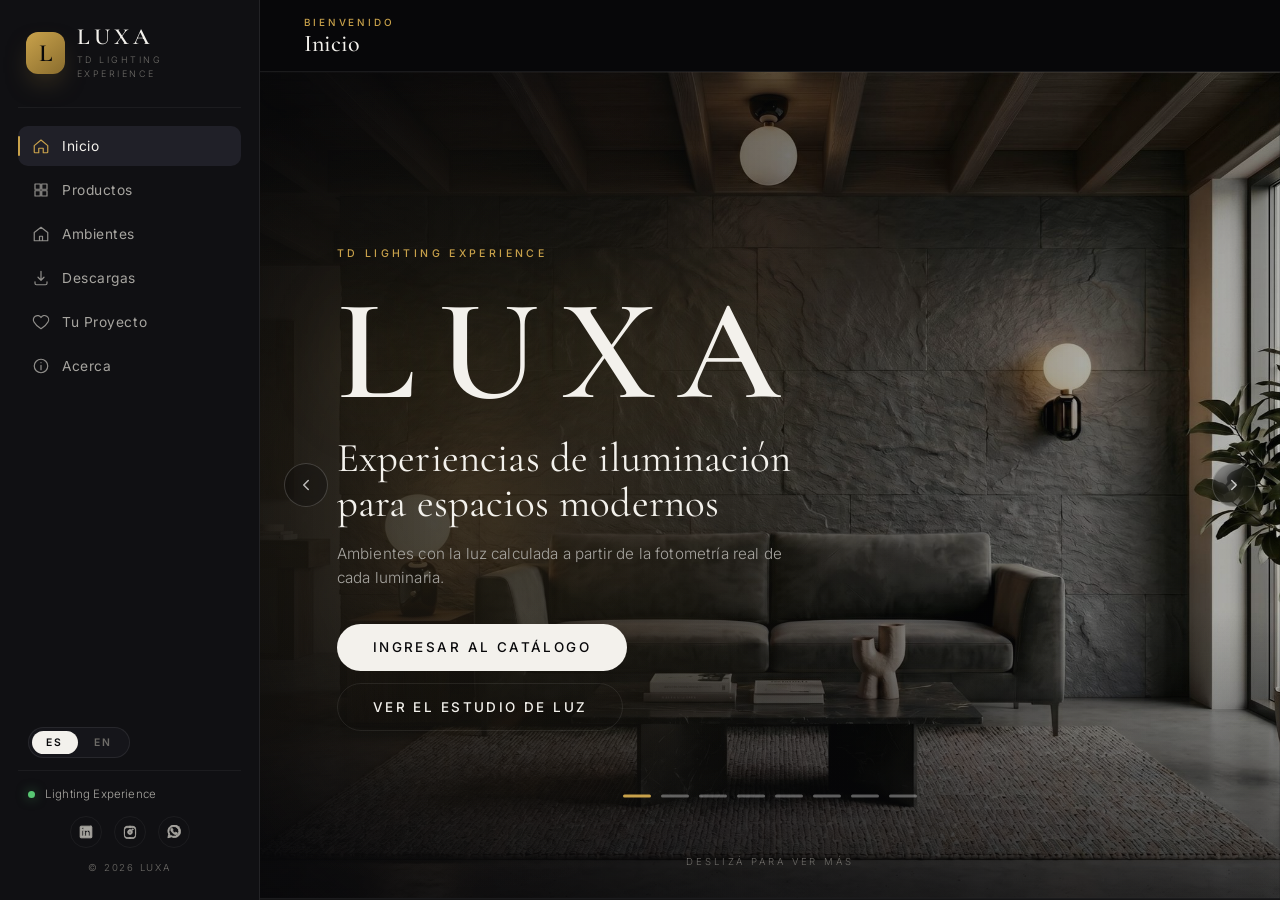
==== index.html @ 75c72d6f "Transition card mobile: preview de 4s → 2s Damián prefiere que el nombre desaparezca más rápido. Cam" ====
<!DOCTYPE html>
<html lang="es">
<head>
  <meta charset="UTF-8" />
  <meta name="viewport" content="width=device-width, initial-scale=1.0" />
  <!-- =========================================================================
       ▼▼▼ PERSONALIZACIÓN DEL CLIENTE — VISTA PREVIA AL COMPARTIR EL LINK ▼▼▼

       Estas son las ÚNICAS líneas de marca que hay que cambiar a mano. Son las
       que lee WhatsApp / Instagram / LinkedIn para armar la tarjetita con imagen
       y título cuando alguien pega el link. Esas apps no abren la página, solo
       leen esto, por eso no puede salir de js/brand.config.js.

       Todo lo demás de la marca se configura en js/brand.config.js.
       ====================================================================== -->
  <title>LUXA · Lighting Experience</title>
  <meta name="description" content="LUXA — experiencia interactiva de iluminación por TD Lighting Experience." />
  <link rel="icon" type="image/svg+xml" href="assets/favicon.svg?v=36" />

  <meta property="og:type" content="website" />
  <meta property="og:url" content="https://luxa.tdrender.com/" />
  <meta property="og:title" content="LUXA · TD Lighting Experience" />
  <meta property="og:description" content="Experiencias de iluminación para espacios modernos — cada luminaria explorada en sus propios términos." />
  <meta property="og:image" content="https://luxa.tdrender.com/assets/og-preview.jpg" />
  <meta property="og:image:width" content="1200" />
  <meta property="og:image:height" content="630" />
  <meta property="og:image:type" content="image/jpeg" />
  <meta property="og:image:alt" content="LUXA — Living 01 con luminarias Aballs" />
  <meta name="twitter:card" content="summary_large_image" />
  <meta name="twitter:title" content="LUXA · TD Lighting Experience" />
  <meta name="twitter:description" content="Experiencias de iluminación para espacios modernos — cada luminaria explorada en sus propios términos." />
  <meta name="twitter:image" content="https://luxa.tdrender.com/assets/og-preview.jpg" />
  <!-- ▲▲▲ FIN DE LA PERSONALIZACIÓN A MANO ▲▲▲ ---------------------------- -->

  <!-- Ficha de instalación: nombre, ícono y colores con los que el showroom se
       guarda en el celular. Se genera con tools/aplicar-marca.ps1. -->
  <link rel="manifest" href="manifest.webmanifest?v=36" />
  <meta name="theme-color" content="#08080A" />
  <meta name="mobile-web-app-capable" content="yes" />
  <meta name="apple-mobile-web-app-capable" content="yes" />
  <meta name="apple-mobile-web-app-status-bar-style" content="black-translucent" />
  <link rel="apple-touch-icon" href="assets/icon-192.png" />

  <!-- Las tipografías viven en el proyecto (assets/fonts/), no se piden a Google.
       Así la app se ve igual sin internet y carga más rápido. -->
  <link rel="stylesheet" href="css/fonts.css?v=36" />
  <!-- Bump ?v= al pushear cambios grandes de CSS/JS para invalidar el caché de los navegadores de los usuarios.
       Todos los assets versionan a la par para evitar mezclas HTML/CSS/JS de builds distintos. -->
  <link rel="stylesheet" href="css/styles.css?v=36" />
</head>
<body>

<div class="app-shell">

  <!-- ===================== SIDEBAR ===================== -->
  <aside class="sidebar" id="sidebar" aria-label="Primary navigation">
    <!-- El nombre, la bajada y el logo salen de js/brand.config.js.
         El texto que está escrito acá abajo es solo el que se ve por un
         instante mientras carga la página. -->
    <a class="brand" href="#home" data-route="home" id="brandLink">
      <span class="brand-mark" id="brandMark">L</span>
      <span class="brand-text">
        <span class="brand-name" id="brandName">LUXA</span>
        <span class="brand-by" id="brandBy">TD Lighting Experience</span>
      </span>
    </a>

    <nav class="nav" id="nav">
      <button class="nav-item" data-route="home" type="button">
        <svg viewBox="0 0 24 24" aria-hidden="true"><path d="M3 11.5 12 4l9 7.5V20a1 1 0 0 1-1 1h-5v-6h-6v6H4a1 1 0 0 1-1-1z"/></svg>
        <span data-i18n="nav.home">Inicio</span>
      </button>
      <button class="nav-item" data-route="products" type="button">
        <svg viewBox="0 0 24 24" aria-hidden="true"><path d="M4 4h7v7H4zM13 4h7v7h-7zM4 13h7v7H4zM13 13h7v7h-7z"/></svg>
        <span data-i18n="nav.products">Productos</span>
      </button>
      <button class="nav-item" data-route="spaces" type="button">
        <svg viewBox="0 0 24 24" aria-hidden="true"><path d="M3 10 12 3l9 7v11H3zM10 21v-6h4v6"/></svg>
        <span data-i18n="nav.spaces">Ambientes</span>
      </button>
      <button class="nav-item" data-route="downloads" type="button">
        <svg viewBox="0 0 24 24" aria-hidden="true"><path d="M12 3v12m0 0 4-4m-4 4-4-4M4 17v2a2 2 0 0 0 2 2h12a2 2 0 0 0 2-2v-2"/></svg>
        <span data-i18n="nav.downloads">Descargas</span>
      </button>
      <button class="nav-item" data-route="favorites" type="button">
        <svg viewBox="0 0 24 24" aria-hidden="true"><path d="M12 21s-7-4.5-9.3-9A5.4 5.4 0 0 1 12 6a5.4 5.4 0 0 1 9.3 6C19 16.5 12 21 12 21z"/></svg>
        <span data-i18n="nav.favorites">Favoritos</span>
        <span class="nav-badge" id="favBadge" hidden>0</span>
      </button>
      <button class="nav-item" data-route="about" type="button">
        <svg viewBox="0 0 24 24" aria-hidden="true"><circle cx="12" cy="12" r="9"/><path d="M12 11v6M12 7.5v.01"/></svg>
        <span data-i18n="nav.about">Acerca</span>
      </button>
    </nav>

    <div class="lang-toggle" role="group" aria-label="Language">
      <button class="lang-btn" data-lang="es" type="button" aria-pressed="true">ES</button>
      <button class="lang-btn" data-lang="en" type="button" aria-pressed="false">EN</button>
    </div>

    <div class="sidebar-foot">
      <div class="sidebar-foot-status">
        <span class="dot"></span>
        <p>Lighting Experience</p>
      </div>
      <div class="sidebar-social" id="sidebarSocial">
        <a class="social-ico" id="socialLinkedin" target="_blank" rel="noopener noreferrer" aria-label="LinkedIn" hidden>
          <svg viewBox="0 0 24 24" aria-hidden="true"><path d="M20.5 2h-17A1.5 1.5 0 0 0 2 3.5v17A1.5 1.5 0 0 0 3.5 22h17a1.5 1.5 0 0 0 1.5-1.5v-17A1.5 1.5 0 0 0 20.5 2zM8 19H5V9h3v10zM6.5 7.7A1.7 1.7 0 1 1 6.5 4.3a1.7 1.7 0 0 1 0 3.4zM19 19h-3v-5.3c0-1.3-.5-2.2-1.7-2.2-.9 0-1.5.6-1.7 1.2-.1.2-.1.5-.1.8V19h-3s0-8.7 0-10h3v1.4C13 9.7 13.8 8.8 15.5 8.8c2.1 0 3.5 1.4 3.5 4.2V19z"/></svg>
        </a>
        <a class="social-ico" id="socialInstagram" target="_blank" rel="noopener noreferrer" aria-label="Instagram" hidden>
          <svg viewBox="0 0 24 24" aria-hidden="true"><path d="M12 2.2c3.2 0 3.6 0 4.8.1 1.2.1 1.8.3 2.2.4.5.2.9.5 1.3.9.4.4.7.8.9 1.3.2.4.4 1 .4 2.2.1 1.2.1 1.6.1 4.8s0 3.6-.1 4.8c-.1 1.2-.3 1.8-.4 2.2-.2.5-.5.9-.9 1.3-.4.4-.8.7-1.3.9-.4.2-1 .4-2.2.4-1.2.1-1.6.1-4.8.1s-3.6 0-4.8-.1c-1.2-.1-1.8-.3-2.2-.4-.5-.2-.9-.5-1.3-.9-.4-.4-.7-.8-.9-1.3-.2-.4-.4-1-.4-2.2-.1-1.2-.1-1.6-.1-4.8s0-3.6.1-4.8c.1-1.2.3-1.8.4-2.2.2-.5.5-.9.9-1.3.4-.4.8-.7 1.3-.9.4-.2 1-.4 2.2-.4 1.2-.1 1.6-.1 4.8-.1zm0 2.2c-3.1 0-3.5 0-4.7.1-1.1 0-1.7.2-2.1.4-.5.2-.9.4-1.3.8-.4.4-.6.8-.8 1.3-.2.4-.3 1-.4 2.1-.1 1.2-.1 1.6-.1 4.7s0 3.5.1 4.7c0 1.1.2 1.7.4 2.1.2.5.4.9.8 1.3.4.4.8.6 1.3.8.4.2 1 .3 2.1.4 1.2.1 1.6.1 4.7.1s3.5 0 4.7-.1c1.1 0 1.7-.2 2.1-.4.5-.2.9-.4 1.3-.8.4-.4.6-.8.8-1.3.2-.4.3-1 .4-2.1.1-1.2.1-1.6.1-4.7s0-3.5-.1-4.7c0-1.1-.2-1.7-.4-2.1-.2-.5-.4-.9-.8-1.3-.4-.4-.8-.6-1.3-.8-.4-.2-1-.3-2.1-.4-1.2-.1-1.6-.1-4.7-.1zm0 3.7a4 4 0 1 1 0 8 4 4 0 0 1 0-8zm0 2.1a1.9 1.9 0 1 0 0 3.8 1.9 1.9 0 0 0 0-3.8zm5.1-2.4a1 1 0 1 1-2 0 1 1 0 0 1 2 0z"/></svg>
        </a>
        <a class="social-ico" id="socialWhatsapp" target="_blank" rel="noopener noreferrer" aria-label="WhatsApp" hidden>
          <svg viewBox="0 0 24 24" aria-hidden="true"><path d="M20.5 3.5A10.4 10.4 0 0 0 12 .2C6.3.2 1.6 4.9 1.6 10.6c0 1.8.5 3.6 1.4 5.1L1.5 21.8l6.3-1.6c1.5.8 3.2 1.2 4.9 1.2h.1c5.7 0 10.4-4.6 10.4-10.4 0-2.7-1.1-5.4-3-7.3l.3-.2zM12 19.5h-.1c-1.6 0-3.1-.4-4.4-1.2l-.3-.2-3.3.9.9-3.2-.2-.3a8.3 8.3 0 0 1-1.3-4.5c0-4.7 3.8-8.5 8.5-8.5 2.3 0 4.4.9 6 2.5 1.6 1.6 2.5 3.7 2.5 6 .1 4.7-3.7 8.5-8.3 8.5zm4.8-6.4c-.3-.1-1.5-.7-1.8-.8-.3-.1-.4-.1-.6.1-.2.3-.7.8-.8.9-.1.2-.3.2-.5.1-.3-.1-1.1-.4-2.1-1.3-.8-.7-1.3-1.6-1.5-1.8-.1-.3 0-.4.1-.5.1-.1.3-.3.4-.5.1-.2.2-.3.3-.5.1-.2 0-.3 0-.5-.1-.1-.6-1.5-.9-2-.2-.5-.5-.5-.6-.5h-.5c-.2 0-.4.1-.7.3-.3.3-1 .9-1 2.3 0 1.4 1 2.7 1.1 2.9.1.2 2 3.1 4.8 4.3.7.3 1.2.5 1.6.6.7.2 1.3.2 1.8.1.5-.1 1.5-.6 1.7-1.2.2-.6.2-1.1.2-1.2-.1-.1-.2-.2-.4-.3z"/></svg>
        </a>
      </div>
      <p class="sidebar-foot-sub" id="sidebarFootCopy">© 2026 LUXA</p>
    </div>
  </aside>

  <div class="sidebar-backdrop" id="sidebarBackdrop" hidden></div>

  <!-- ===================== MAIN ===================== -->
  <main class="main" id="main">

    <header class="topbar">
      <button class="hamburger" id="hamburger" aria-label="Open menu" aria-expanded="false">
        <span></span><span></span><span></span>
      </button>
      <div class="topbar-title">
        <span class="topbar-eyebrow" id="topbarEyebrow">Bienvenido</span>
        <h1 class="topbar-h1" id="topbarTitle">Inicio</h1>
      </div>
      <div class="topbar-actions" id="topbarActions"></div>
      <!-- Persistente: sobrevive a los re-renders per-ruta de #topbarActions. -->
      <button class="compare-chip" id="compareChip" type="button" hidden aria-disabled="true" aria-label="Comparar productos">
        <svg viewBox="0 0 24 24" aria-hidden="true" class="compare-chip-ico">
          <rect x="3" y="5" width="8" height="14" rx="1.5"/>
          <rect x="13" y="5" width="8" height="14" rx="1.5"/>
        </svg>
        <span class="compare-chip-label">Comparar</span>
        <span class="compare-chip-count" aria-hidden="true">0</span>
      </button>
    </header>

    <!-- Toast global usado por compare.js (limit / hint) -->
    <div class="compare-toast" id="compareToast" role="status" aria-live="polite"></div>

    <div class="panels">

      <!-- ============ HOME ============ -->
      <section class="panel panel-home" id="panel-home" data-screen="home">
        <div class="home-hero" id="homeHero">
          <div class="home-hero-slides" id="homeHeroSlides"></div>
          <div class="home-hero-veil"></div>
          <button class="home-hero-arrow home-hero-arrow-prev" id="homeHeroPrev" type="button" aria-label="Anterior" hidden>
            <svg viewBox="0 0 24 24" width="20" height="20" aria-hidden="true"><path d="M15 6l-6 6 6 6" fill="none" stroke="currentColor" stroke-width="2" stroke-linecap="round" stroke-linejoin="round"/></svg>
          </button>
          <button class="home-hero-arrow home-hero-arrow-next" id="homeHeroNext" type="button" aria-label="Siguiente" hidden>
            <svg viewBox="0 0 24 24" width="20" height="20" aria-hidden="true"><path d="M9 6l6 6-6 6" fill="none" stroke="currentColor" stroke-width="2" stroke-linecap="round" stroke-linejoin="round"/></svg>
          </button>
          <div class="home-hero-dots" id="homeHeroDots" role="tablist" aria-label="Slides"></div>
          <div class="home-hero-text">
            <p class="eyebrow" id="heroEyebrow">TD Lighting Experience</p>
            <h2 class="home-hero-title"><span class="serif-xl" id="heroBrand">LUXA</span></h2>
            <p class="home-hero-tag" data-i18n-html="home.tag">Experiencias de iluminación<br/>para espacios modernos</p>
            <p class="home-hero-sub" data-i18n="home.sub">Explorá productos, ambientes y recursos técnicos en un catálogo interactivo.</p>
            <div class="home-hero-ctas">
              <button class="btn btn-primary home-hero-cta" data-route="products" data-i18n="home.cta">Ingresar al catálogo</button>
              <button class="btn btn-ghost home-hero-cta home-hero-cta-light" id="homeHeroLightCta" type="button" hidden data-i18n="homeLight.cta">Ver el estudio de luz</button>
            </div>
          </div>
          <div class="home-hero-scroll"><span data-i18n="home.scroll">Deslizá para ver más</span></div>
        </div>

        <!-- Estudio de luz: la escena con mapa de luz como protagonista (foto ↔ mapa, datos y acceso directo) -->
        <section class="home-light" id="homeLight" hidden></section>

        <!-- Bridge: del catálogo al ambiente — narrativa que conecta render aislado ↔ close-up en contexto -->
        <section class="home-bridge" id="homeBridge"></section>

        <!-- Tipos de lámpara — collage editorial por categoría (Colgantes, De pie, De techo) -->
        <section class="home-types" id="homeTypes">
          <header class="home-types-head">
            <div>
              <p class="eyebrow" data-i18n="homeTypes.eyebrow">Explorar por tipo</p>
              <h2 class="home-types-title" data-i18n="homeTypes.title">Tipos de luminaria</h2>
            </div>
            <a class="home-types-all" data-route="products" data-i18n="homeTypes.viewAll" href="#products">Ver catálogo completo →</a>
          </header>
          <div class="home-types-grid" id="homeTypesGrid"></div>
        </section>

        <!-- Explore by Space — editorial asymmetric layout (1 hero + 2 secondary) -->
        <section class="home-spaces" id="homeSpaces">
          <header class="home-spaces-head">
            <div>
              <p class="eyebrow" data-i18n="homeSpaces.eyebrow">Explorar por ambiente</p>
              <h2 class="home-spaces-title" data-i18n="homeSpaces.title">Ambientes en contexto</h2>
            </div>
            <a class="home-spaces-all" data-route="spaces" data-i18n="homeSpaces.viewAll" href="#spaces">Ver todos los ambientes →</a>
          </header>
          <div class="home-spaces-grid" id="homeSpacesGrid"></div>
        </section>

        <!-- Cierre comercial: CTA WhatsApp + acceso a ambientes -->
        <section class="home-cta">
          <div class="home-cta-inner">
            <p class="eyebrow" data-i18n="homeCta.eyebrow">Hablemos</p>
            <h2 class="home-cta-title" data-i18n="homeCta.title">Tu próxima reunión comercial sin PDF</h2>
            <p class="home-cta-sub" data-i18n="homeCta.sub">Mostrale a tu cliente un catálogo vivo, con productos aplicados en ambientes reales. Una URL que reemplaza al PDF en showroom, reuniones y WhatsApp.</p>
            <div class="home-cta-actions">
              <a class="btn btn-primary home-cta-wa" id="homeCtaWhatsapp" target="_blank" rel="noopener noreferrer" href="#">
                <svg viewBox="0 0 24 24" aria-hidden="true" class="ico-wa">
                  <path d="M20.5 11.5a8.5 8.5 0 1 1-4.1-7.3l4.1-1.1-1.1 4.1a8.5 8.5 0 0 1 1.1 4.3z"/>
                  <path d="M8.5 11.5h.01M12 11.5h.01M15.5 11.5h.01"/>
                </svg>
                <span data-i18n="homeCta.whatsapp">Hablemos por WhatsApp</span>
              </a>
              <button class="btn btn-ghost" data-route="spaces" type="button" data-i18n="homeCta.spaces">Ver ambientes</button>
            </div>
          </div>
        </section>

        <!-- Quick links (Products + Favorites) — slim row, secondary -->
        <section class="home-quicklinks">
          <button class="home-quicklink" data-route="products">
            <span class="home-quicklink-icon">◳</span>
            <span class="home-quicklink-text">
              <span class="home-quicklink-label" data-i18n="homeQuick.products">Ver catálogo completo</span>
              <span class="home-quicklink-meta" id="scProductsMeta">—</span>
            </span>
            <span class="home-quicklink-arrow">→</span>
          </button>
          <button class="home-quicklink" data-route="favorites">
            <span class="home-quicklink-icon">♥</span>
            <span class="home-quicklink-text">
              <span class="home-quicklink-label" data-i18n="homeQuick.favorites">Mis guardados</span>
              <span class="home-quicklink-meta" id="scFavsMeta">—</span>
            </span>
            <span class="home-quicklink-arrow">→</span>
          </button>
        </section>
      </section>

      <!-- ============ PRODUCTS ============ -->
      <section class="panel" id="panel-products" data-screen="products" hidden>
        <div class="products-layout">
          <aside class="filters-side" id="filtersSide" aria-label="Filters"></aside>
          <div class="products-main">
            <div class="products-toolbar">
              <button type="button" class="filters-toggle" id="productsFiltersToggle" aria-controls="filtersSide" aria-expanded="false">
                <svg viewBox="0 0 24 24" aria-hidden="true" width="14" height="14"><path d="M3 6h18M6 12h12M10 18h4" stroke="currentColor" stroke-width="2" stroke-linecap="round" fill="none"/></svg>
                <span data-i18n="filters.toggle">Filtros</span>
                <span class="filters-toggle-count" id="productsFiltersCount" hidden>0</span>
              </button>
              <label class="search">
                <svg viewBox="0 0 24 24" aria-hidden="true"><circle cx="11" cy="11" r="7"/><path d="m20 20-3.5-3.5"/></svg>
                <input type="search" id="productSearch" autocomplete="off"
                       data-i18n-placeholder="products.search.placeholder" placeholder="Buscar luminarias…" />
                <button type="button" class="search-clear" id="productSearchClear" aria-label="Clear search" hidden>&times;</button>
              </label>
              <span class="count-chip" id="productCount">0</span>
            </div>
            <div class="product-grid" id="productGrid"></div>
            <div class="empty-state" id="productsEmpty" hidden>
              <div class="empty-art">⌕</div>
              <h3 data-i18n="products.empty.title">Sin coincidencias</h3>
              <p data-i18n="products.empty.sub">Probá otra categoría o limpiá la búsqueda.</p>
            </div>
          </div>
        </div>
      </section>

      <!-- ============ SPACES ============ -->
      <section class="panel" id="panel-spaces" data-screen="spaces" hidden>
        <div class="catalog-filter" id="catalogFilter" role="group" aria-label="Catalog filter" hidden></div>
        <div class="spaces-layout">
          <aside class="spaces-side" id="spacesSide" aria-label="Space filters"></aside>
          <div class="spaces-main">
            <div class="spaces-toolbar">
              <button type="button" class="filters-toggle" id="spacesFiltersToggle" aria-controls="spacesSide" aria-expanded="false">
                <svg viewBox="0 0 24 24" aria-hidden="true" width="14" height="14"><path d="M3 6h18M6 12h12M10 18h4" stroke="currentColor" stroke-width="2" stroke-linecap="round" fill="none"/></svg>
                <span data-i18n="filters.toggle">Filtros</span>
                <span class="filters-toggle-count" id="spacesFiltersCount" hidden>0</span>
              </button>
            </div>
            <div class="space-stage-wrap" id="spaceStageWrap"></div>
          </div>
        </div>
        <div class="filters-backdrop" id="filtersBackdrop" hidden></div>
      </section>

      <!-- ============ DOWNLOADS ============ -->
      <section class="panel" id="panel-downloads" data-screen="downloads" hidden>
        <div class="panel-toolbar">
          <div class="filters" id="downloadFilters" role="tablist" aria-label="Resource types"></div>
        </div>
        <div class="download-grid" id="downloadGrid"></div>
      </section>

      <!-- ============ TU PROYECTO (Favoritos) ============ -->
      <section class="panel" id="panel-favorites" data-screen="favorites" hidden>
        <header class="project-header" id="projectHeader" hidden>
          <label class="project-title-label" for="projectTitleInput" data-i18n="project.titleLabel">Nombre del proyecto</label>
          <input class="project-title-input" id="projectTitleInput" type="text" maxlength="80"
                 data-i18n-placeholder="project.titlePlaceholder" placeholder="Ej: Hotel Delta" />
          <div class="project-actions">
            <button class="btn btn-ghost project-pdf-btn" id="projectPdfBtn" type="button">
              <span class="project-action-ico" aria-hidden="true">↓</span>
              <span data-i18n="project.downloadPdf">Descargar PDF</span>
            </button>
            <a class="btn btn-primary project-wa-btn" id="projectWaBtn" target="_blank" rel="noopener noreferrer" hidden>
              <span class="project-action-ico" aria-hidden="true">⌬</span>
              <span data-i18n="project.sendWhatsapp">Enviar por WhatsApp</span>
            </a>
          </div>
        </header>
        <div class="product-grid" id="favoritesGrid"></div>
        <div class="empty-state" id="favoritesEmpty" hidden>
          <div class="empty-art">♡</div>
          <h3 data-i18n="favorites.empty.title">Tu proyecto está vacío</h3>
          <p data-i18n="favorites.empty.sub">Guardá luminarias tocando el corazón en cualquier card y armá tu proyecto.</p>
          <button class="btn btn-primary" data-route="products" data-i18n="favorites.browse">Ver productos</button>
        </div>
      </section>

      <!-- ============ COMPARE ============ -->
      <!-- Ruta sin nav-item en el sidebar. Único punto de entrada: chip global. -->
      <section class="panel panel-compare" id="panel-compare" data-screen="compare" hidden></section>

      <!-- ============ ABOUT ============ -->
      <section class="panel" id="panel-about" data-screen="about" hidden>
        <div class="about-wrap">
          <p class="about-intro" id="aboutIntro"></p>
          <div class="about-grid" id="aboutGrid"></div>
        </div>
      </section>

    </div>
  </main>
</div>

<!-- ===================== PRODUCT DETAIL — side panel ===================== -->
<div class="detail-overlay" id="detailOverlay" hidden>
  <div class="detail-backdrop" data-close-detail></div>
  <aside class="detail-panel" id="detailPanel" role="dialog" aria-modal="true" aria-label="Product detail">
    <button class="detail-close" data-close-detail aria-label="Close">&times;</button>
    <div class="detail-media">
      <p class="detail-context" id="detailContext" hidden></p>
      <img id="detailImg" alt="" />
      <div class="detail-color-swatches" id="detailColorSwatches" hidden></div>
      <div class="detail-thumbs" id="detailThumbs" hidden></div>
    </div>
    <div class="detail-body" id="detailBody"></div>
  </aside>
</div>

<!-- ===================== HOTSPOT TRANSITION — video + info card =====================
     Lives outside the stage by default. JS moves it into the active .space-stage
     while playing, then returns it here on close. -->
<div class="transition-overlay" id="transitionOverlay" hidden>
  <video class="transition-video" id="transitionVideo" playsinline preload="auto"></video>
  <img class="transition-still" id="transitionStill" alt="" hidden />
  <button class="transition-skip" id="transitionSkip" type="button" aria-label="Skip">&times;</button>
  <aside class="transition-card" id="transitionCard" hidden role="dialog" aria-label="Product info">
    <button class="transition-card-toggle" id="transitionCardToggle" type="button" aria-expanded="false" aria-controls="transitionCardBody">
      <span class="transition-card-header">
        <span class="transition-card-eyebrow" id="transitionCardEyebrow"></span>
        <span class="transition-card-name" id="transitionCardName"></span>
      </span>
      <span class="transition-card-chevron" aria-hidden="true">+</span>
    </button>
    <div class="transition-card-body" id="transitionCardBody">
      <p class="transition-card-code" id="transitionCardCode"></p>
      <p class="transition-card-desc" id="transitionCardDesc"></p>
      <div class="transition-card-actions">
        <button class="btn btn-ghost transition-card-detail" id="transitionCardDetail" type="button">Ver detalle completo</button>
      </div>
    </div>
  </aside>
</div>

<!-- brand.config.js va PRIMERO: el resto de la app lee la marca de ahí. -->
<script src="js/brand.config.js?v=36"></script>
<script src="js/catalog.data.js?v=36"></script>
<!-- Lector de archivos IES: curva y datos de la sección "Fotometría" de la ficha. -->
<script src="js/ies.js?v=36"></script>
<script src="js/app.js?v=36"></script>
<script src="js/compare.js?v=36"></script>
<!-- Instalación en el dispositivo y modo sin internet. Va último: si algo de
     esto falla, la app funciona igual, solo que sin la copia guardada. -->
<script src="js/pwa.js?v=36"></script>
<!-- Analitica de Vercel: cuenta visitas y pantallas, sin cookies y sin
     identificar a nadie. La sirve el mismo Vercel desde /_vercel/. -->
<script defer src="/_vercel/insights/script.js"></script>
</body>
</html>
---- css/fonts.css ----
/* =============================================================================
   Tipografías del proyecto — Cormorant Garamond + Inter
   -----------------------------------------------------------------------------
   Antes se pedían a los servidores de Google. Ahora viven en assets/fonts/ para
   que la app funcione sin internet y no dependa de un servicio ajeno.
   Solo los alfabetos latinos: no se incluyen cirílico, griego ni vietnamita.
   Generado el 2026-08-19 desde Google Fonts. Ambas fuentes son de licencia
   abierta (SIL Open Font License), se pueden distribuir con el proyecto.
   ========================================================================== */

@font-face {
  font-family: 'Cormorant Garamond';
  font-style: normal;
  font-weight: 400;
  font-display: swap;
  src: url(../assets/fonts/cormorantgaramond-co3bmX5slCNuHLi8bLeY9MK7whWMhyjYp3tKgS4_.woff2) format('woff2');
  unicode-range: U+0100-02BA, U+02BD-02C5, U+02C7-02CC, U+02CE-02D7, U+02DD-02FF, U+0304, U+0308, U+0329, U+1D00-1DBF, U+1E00-1E9F, U+1EF2-1EFF, U+2020, U+20A0-20AB, U+20AD-20C0, U+2113, U+2C60-2C7F, U+A720-A7FF;
}
@font-face {
  font-family: 'Cormorant Garamond';
  font-style: normal;
  font-weight: 400;
  font-display: swap;
  src: url(../assets/fonts/cormorantgaramond-co3bmX5slCNuHLi8bLeY9MK7whWMhyjYqXtK_.woff2) format('woff2');
  unicode-range: U+0000-00FF, U+0131, U+0152-0153, U+02BB-02BC, U+02C6, U+02DA, U+02DC, U+0304, U+0308, U+0329, U+2000-206F, U+20AC, U+2122, U+2191, U+2193, U+2212, U+2215, U+FEFF, U+FFFD;
}
@font-face {
  font-family: 'Cormorant Garamond';
  font-style: normal;
  font-weight: 500;
  font-display: swap;
  src: url(../assets/fonts/cormorantgaramond-co3bmX5slCNuHLi8bLeY9MK7whWMhyjYp3tKgS4_.woff2) format('woff2');
  unicode-range: U+0100-02BA, U+02BD-02C5, U+02C7-02CC, U+02CE-02D7, U+02DD-02FF, U+0304, U+0308, U+0329, U+1D00-1DBF, U+1E00-1E9F, U+1EF2-1EFF, U+2020, U+20A0-20AB, U+20AD-20C0, U+2113, U+2C60-2C7F, U+A720-A7FF;
}
@font-face {
  font-family: 'Cormorant Garamond';
  font-style: normal;
  font-weight: 500;
  font-display: swap;
  src: url(../assets/fonts/cormorantgaramond-co3bmX5slCNuHLi8bLeY9MK7whWMhyjYqXtK_.woff2) format('woff2');
  unicode-range: U+0000-00FF, U+0131, U+0152-0153, U+02BB-02BC, U+02C6, U+02DA, U+02DC, U+0304, U+0308, U+0329, U+2000-206F, U+20AC, U+2122, U+2191, U+2193, U+2212, U+2215, U+FEFF, U+FFFD;
}
@font-face {
  font-family: 'Cormorant Garamond';
  font-style: normal;
  font-weight: 600;
  font-display: swap;
  src: url(../assets/fonts/cormorantgaramond-co3bmX5slCNuHLi8bLeY9MK7whWMhyjYp3tKgS4_.woff2) format('woff2');
  unicode-range: U+0100-02BA, U+02BD-02C5, U+02C7-02CC, U+02CE-02D7, U+02DD-02FF, U+0304, U+0308, U+0329, U+1D00-1DBF, U+1E00-1E9F, U+1EF2-1EFF, U+2020, U+20A0-20AB, U+20AD-20C0, U+2113, U+2C60-2C7F, U+A720-A7FF;
}
@font-face {
  font-family: 'Cormorant Garamond';
  font-style: normal;
  font-weight: 600;
  font-display: swap;
  src: url(../assets/fonts/cormorantgaramond-co3bmX5slCNuHLi8bLeY9MK7whWMhyjYqXtK_.woff2) format('woff2');
  unicode-range: U+0000-00FF, U+0131, U+0152-0153, U+02BB-02BC, U+02C6, U+02DA, U+02DC, U+0304, U+0308, U+0329, U+2000-206F, U+20AC, U+2122, U+2191, U+2193, U+2212, U+2215, U+FEFF, U+FFFD;
}
@font-face {
  font-family: 'Inter';
  font-style: normal;
  font-weight: 300;
  font-display: swap;
  src: url(../assets/fonts/inter-UcC73FwrK3iLTeHuS_nVMrMxCp50SjIa25L7SUc_.woff2) format('woff2');
  unicode-range: U+0100-02BA, U+02BD-02C5, U+02C7-02CC, U+02CE-02D7, U+02DD-02FF, U+0304, U+0308, U+0329, U+1D00-1DBF, U+1E00-1E9F, U+1EF2-1EFF, U+2020, U+20A0-20AB, U+20AD-20C0, U+2113, U+2C60-2C7F, U+A720-A7FF;
}
@font-face {
  font-family: 'Inter';
  font-style: normal;
  font-weight: 300;
  font-display: swap;
  src: url(../assets/fonts/inter-UcC73FwrK3iLTeHuS_nVMrMxCp50SjIa1ZL7_.woff2) format('woff2');
  unicode-range: U+0000-00FF, U+0131, U+0152-0153, U+02BB-02BC, U+02C6, U+02DA, U+02DC, U+0304, U+0308, U+0329, U+2000-206F, U+20AC, U+2122, U+2191, U+2193, U+2212, U+2215, U+FEFF, U+FFFD;
}
@font-face {
  font-family: 'Inter';
  font-style: normal;
  font-weight: 400;
  font-display: swap;
  src: url(../assets/fonts/inter-UcC73FwrK3iLTeHuS_nVMrMxCp50SjIa25L7SUc_.woff2) format('woff2');
  unicode-range: U+0100-02BA, U+02BD-02C5, U+02C7-02CC, U+02CE-02D7, U+02DD-02FF, U+0304, U+0308, U+0329, U+1D00-1DBF, U+1E00-1E9F, U+1EF2-1EFF, U+2020, U+20A0-20AB, U+20AD-20C0, U+2113, U+2C60-2C7F, U+A720-A7FF;
}
@font-face {
  font-family: 'Inter';
  font-style: normal;
  font-weight: 400;
  font-display: swap;
  src: url(../assets/fonts/inter-UcC73FwrK3iLTeHuS_nVMrMxCp50SjIa1ZL7_.woff2) format('woff2');
  unicode-range: U+0000-00FF, U+0131, U+0152-0153, U+02BB-02BC, U+02C6, U+02DA, U+02DC, U+0304, U+0308, U+0329, U+2000-206F, U+20AC, U+2122, U+2191, U+2193, U+2212, U+2215, U+FEFF, U+FFFD;
}
@font-face {
  font-family: 'Inter';
  font-style: normal;
  font-weight: 500;
  font-display: swap;
  src: url(../assets/fonts/inter-UcC73FwrK3iLTeHuS_nVMrMxCp50SjIa25L7SUc_.woff2) format('woff2');
  unicode-range: U+0100-02BA, U+02BD-02C5, U+02C7-02CC, U+02CE-02D7, U+02DD-02FF, U+0304, U+0308, U+0329, U+1D00-1DBF, U+1E00-1E9F, U+1EF2-1EFF, U+2020, U+20A0-20AB, U+20AD-20C0, U+2113, U+2C60-2C7F, U+A720-A7FF;
}
@font-face {
  font-family: 'Inter';
  font-style: normal;
  font-weight: 500;
  font-display: swap;
  src: url(../assets/fonts/inter-UcC73FwrK3iLTeHuS_nVMrMxCp50SjIa1ZL7_.woff2) format('woff2');
  unicode-range: U+0000-00FF, U+0131, U+0152-0153, U+02BB-02BC, U+02C6, U+02DA, U+02DC, U+0304, U+0308, U+0329, U+2000-206F, U+20AC, U+2122, U+2191, U+2193, U+2212, U+2215, U+FEFF, U+FFFD;
}
@font-face {
  font-family: 'Inter';
  font-style: normal;
  font-weight: 600;
  font-display: swap;
  src: url(../assets/fonts/inter-UcC73FwrK3iLTeHuS_nVMrMxCp50SjIa25L7SUc_.woff2) format('woff2');
  unicode-range: U+0100-02BA, U+02BD-02C5, U+02C7-02CC, U+02CE-02D7, U+02DD-02FF, U+0304, U+0308, U+0329, U+1D00-1DBF, U+1E00-1E9F, U+1EF2-1EFF, U+2020, U+20A0-20AB, U+20AD-20C0, U+2113, U+2C60-2C7F, U+A720-A7FF;
}
@font-face {
  font-family: 'Inter';
  font-style: normal;
  font-weight: 600;
  font-display: swap;
  src: url(../assets/fonts/inter-UcC73FwrK3iLTeHuS_nVMrMxCp50SjIa1ZL7_.woff2) format('woff2');
  unicode-range: U+0000-00FF, U+0131, U+0152-0153, U+02BB-02BC, U+02C6, U+02DA, U+02DC, U+0304, U+0308, U+0329, U+2000-206F, U+20AC, U+2122, U+2191, U+2193, U+2212, U+2215, U+FEFF, U+FFFD;
}
---- css/styles.css ----
/* =============================================================================
   LUXA · TD Lighting Experience — App-shell visual system
   Premium dark lighting brand reorganised as an interactive web app:
   left sidebar + main panel area + top section bar.
   ========================================================================== */

:root {
  /* Palette */
  --black:      #08080A;
  --graphite:   #101013;
  --graphite-2: #15151A;
  --panel:      #1B1B21;
  --panel-2:    #202028;
  --line:       rgba(255, 255, 255, 0.08);
  --line-soft:  rgba(255, 255, 255, 0.05);
  --line-strong: rgba(255, 255, 255, 0.14);
  --ink:        #F3F1EC;
  --ink-dim:    #A7A5A0;
  --ink-faint:  #6E6C68;
  --brass:      #C9A24B;
  --brass-soft: rgba(201, 162, 75, 0.14);

  /* Type */
  --serif: 'Cormorant Garamond', Georgia, serif;
  --sans:  'Inter', system-ui, -apple-system, sans-serif;

  /* Shell */
  --sidebar-w: 260px;
  --topbar-h:  72px;
  --radius:    14px;
  --radius-sm: 10px;
  --gutter:    clamp(20px, 3.4vw, 44px);

  --ease: cubic-bezier(0.22, 0.61, 0.36, 1);
}

* { box-sizing: border-box; margin: 0; padding: 0; }
html, body { height: 100%; }
body {
  font-family: var(--sans);
  font-weight: 300;
  color: var(--ink);
  background: var(--black);
  line-height: 1.55;
  letter-spacing: 0.01em;
  -webkit-font-smoothing: antialiased;
  overflow: hidden; /* scroll lives inside .main */
}
img { max-width: 100%; display: block; }
button { font-family: inherit; cursor: pointer; background: none; border: 0; color: inherit; }
a { color: inherit; text-decoration: none; }
svg { width: 18px; height: 18px; fill: none; stroke: currentColor; stroke-width: 1.6; stroke-linecap: round; stroke-linejoin: round; }

/* ---------- Shared atoms ---------- */
.eyebrow {
  font-size: 0.66rem;
  letter-spacing: 0.32em;
  text-transform: uppercase;
  color: var(--brass);
  font-weight: 500;
}
.btn {
  display: inline-flex;
  align-items: center;
  justify-content: center;
  gap: 0.5em;
  font-size: 0.78rem;
  letter-spacing: 0.18em;
  text-transform: uppercase;
  font-weight: 500;
  padding: 0.95em 2em;
  border: 1px solid transparent;
  border-radius: 100px;
  transition: all 0.35s var(--ease);
}
.btn-primary { background: var(--ink); color: var(--black); }
.btn-primary:hover { background: var(--brass); color: var(--black); transform: translateY(-2px); }
.btn-ghost { border-color: var(--line); color: var(--ink); }
.btn-ghost:hover { border-color: var(--brass); color: var(--brass); }

.serif-xl { font-family: var(--serif); font-weight: 600; letter-spacing: 0.16em; }

/* =============================================================================
   APP SHELL
   ========================================================================== */
.app-shell {
  display: grid;
  grid-template-columns: var(--sidebar-w) 1fr;
  height: 100vh;
  background: var(--black);
}

/* =============================================================================
   SIDEBAR
   ========================================================================== */
.sidebar {
  display: flex;
  flex-direction: column;
  background: var(--graphite);
  border-right: 1px solid var(--line);
  padding: 26px 18px 22px;
  z-index: 60;
}

.brand {
  display: flex;
  align-items: center;
  gap: 12px;
  padding: 0 8px 26px;
  margin-bottom: 18px;
  border-bottom: 1px solid var(--line-soft);
}
.brand-mark {
  display: grid; place-items: center;
  width: 42px; height: 42px;
  border-radius: 12px;
  background: linear-gradient(140deg, var(--brass), #8a6d2e);
  color: var(--black);
  font-family: var(--serif);
  font-size: 1.55rem;
  font-weight: 600;
  line-height: 1;
  box-shadow: 0 12px 28px -10px rgba(201,162,75,0.5);
}
/* Botón "Instalar app" del pie del menú lateral. Solo aparece cuando el
   navegador permite instalar el showroom en el dispositivo. */
.install-btn {
  display: block;
  width: 100%;
  margin: 0 0 10px;
  padding: 8px 10px;
  background: transparent;
  border: 1px solid var(--brass, #c9a24b);
  border-radius: 8px;
  color: var(--brass, #c9a24b);
  font-family: var(--sans);
  font-size: 0.62rem;
  font-weight: 500;
  letter-spacing: 0.18em;
  text-transform: uppercase;
  cursor: pointer;
  transition: background 0.2s ease, color 0.2s ease;
}
.install-btn:hover { background: var(--brass, #c9a24b); color: var(--black); }
.install-btn:focus-visible { outline: 2px solid var(--brass, #c9a24b); outline-offset: 2px; }

.install-hint {
  margin: 0 0 10px;
  font-size: 0.6rem;
  line-height: 1.5;
  color: var(--ink-dim);
}

/* Aviso de la descarga para uso sin internet. Sirve para saber cuándo ya se
   puede cortar la conexión sin perder los videos, que son lo último en bajar. */
.offline-estado {
  margin: 0 0 8px;
  font-size: 0.55rem;
  letter-spacing: 0.12em;
  text-transform: uppercase;
  color: var(--ink-faint);
  transition: color 0.3s ease;
}
.offline-estado.is-listo { color: var(--brass, #c9a24b); }

/* Cuando brand.config.js define logo.image, el cuadradito dorado se corre y
   deja lugar al logo del cliente tal cual es. */
.brand-mark.has-image {
  background: none;
  box-shadow: none;
  border-radius: 0;
}
.brand-mark.has-image img {
  display: block;
  width: 100%; height: 100%;
  object-fit: contain;
}

.brand-text { display: flex; flex-direction: column; }
.brand-name {
  font-family: var(--serif);
  font-size: 1.45rem;
  font-weight: 600;
  letter-spacing: 0.18em;
  line-height: 1;
}
.brand-by {
  font-size: 0.56rem;
  letter-spacing: 0.28em;
  text-transform: uppercase;
  color: var(--ink-faint);
  margin-top: 4px;
}

.nav { display: flex; flex-direction: column; gap: 4px; flex: 1; }
.nav-item {
  display: flex;
  align-items: center;
  gap: 12px;
  padding: 11px 14px;
  border-radius: var(--radius-sm);
  color: var(--ink-dim);
  font-size: 0.86rem;
  letter-spacing: 0.04em;
  text-align: left;
  position: relative;
  transition: background 0.25s var(--ease), color 0.25s var(--ease);
}
.nav-item:hover { color: var(--ink); background: var(--line-soft); }
.nav-item svg { flex-shrink: 0; opacity: 0.85; transition: opacity 0.25s var(--ease), stroke 0.25s var(--ease); }
.nav-item span:not(.nav-badge) { flex: 1; }

.nav-item.active {
  color: var(--ink);
  background: var(--panel-2);
}
.nav-item.active::before {
  content: '';
  position: absolute;
  left: 0; top: 10px; bottom: 10px;
  width: 2px;
  border-radius: 2px;
  background: var(--brass);
}
.nav-item.active svg { color: var(--brass); opacity: 1; }

.nav-badge {
  min-width: 22px;
  padding: 2px 7px;
  border-radius: 100px;
  background: var(--brass);
  color: var(--black);
  font-size: 0.66rem;
  font-weight: 600;
  text-align: center;
  letter-spacing: 0.05em;
}

/* Language toggle ES / EN — segmented pill in sidebar */
.lang-toggle {
  display: inline-flex;
  gap: 2px;
  padding: 3px;
  margin: 18px 10px 0;
  background: var(--graphite-2);
  border: 1px solid var(--line);
  border-radius: 100px;
  width: fit-content;
}
.lang-btn {
  padding: 5px 14px;
  font-size: 0.65rem;
  font-weight: 600;
  letter-spacing: 0.22em;
  color: var(--ink-faint);
  border-radius: 100px;
  transition: all 0.25s var(--ease);
}
.lang-btn:hover { color: var(--ink); }
.lang-btn.active {
  background: var(--ink);
  color: var(--black);
}

.sidebar-foot {
  display: flex; flex-direction: column; gap: 14px;
  padding: 16px 10px 4px;
  border-top: 1px solid var(--line-soft);
  margin-top: 12px;
  font-size: 0.72rem;
  color: var(--ink-faint);
}
.sidebar-foot-status { display: flex; align-items: center; gap: 10px; }
.sidebar-foot p { margin: 0; line-height: 1.3; color: var(--ink-dim); }
.sidebar-foot-sub {
  color: var(--ink-faint) !important;
  font-size: 0.6rem;
  letter-spacing: 0.18em;
  text-transform: uppercase;
  text-align: center;
}
.sidebar-social {
  display: flex;
  justify-content: center;
  gap: 12px;
}
.social-ico {
  width: 32px; height: 32px;
  border-radius: 50%;
  border: 1px solid var(--line-soft);
  display: flex; align-items: center; justify-content: center;
  color: var(--ink-dim);
  transition: border-color .25s var(--ease), color .25s var(--ease), transform .25s var(--ease);
}
.social-ico svg { width: 14px; height: 14px; fill: currentColor; }
.social-ico:hover {
  border-color: var(--brass);
  color: var(--brass);
  transform: translateY(-2px);
}
.dot {
  width: 7px; height: 7px; border-radius: 50%;
  background: #58c773;
  box-shadow: 0 0 12px rgba(88,199,115,0.5);
}

.sidebar-backdrop {
  position: fixed; inset: 0;
  background: rgba(0,0,0,0.55);
  backdrop-filter: blur(3px);
  z-index: 55;
  animation: fadeIn 0.3s var(--ease);
}
.sidebar-backdrop[hidden] { display: none; }

/* =============================================================================
   MAIN — topbar + panels area
   ========================================================================== */
.main {
  display: grid;
  grid-template-rows: var(--topbar-h) 1fr;
  height: 100vh;
  overflow: hidden;
  background: var(--black);
}

.topbar {
  display: flex;
  align-items: center;
  gap: 16px;
  padding: 0 var(--gutter);
  border-bottom: 1px solid var(--line);
  background: rgba(8, 8, 10, 0.85);
  backdrop-filter: blur(14px);
  -webkit-backdrop-filter: blur(14px);
  z-index: 20;
}
.hamburger {
  display: none;
  flex-direction: column;
  gap: 5px;
  padding: 8px;
  margin-left: -8px;
}
.hamburger span {
  width: 22px; height: 1.5px; background: var(--ink);
  transition: transform 0.3s var(--ease), opacity 0.2s;
}
.hamburger.open span:nth-child(1) { transform: translateY(6.5px) rotate(45deg); }
.hamburger.open span:nth-child(2) { opacity: 0; }
.hamburger.open span:nth-child(3) { transform: translateY(-6.5px) rotate(-45deg); }

.topbar-title { flex: 1; display: flex; flex-direction: column; gap: 2px; }
.topbar-eyebrow {
  font-size: 0.62rem; letter-spacing: 0.28em; text-transform: uppercase;
  color: var(--brass); font-weight: 500;
}
.topbar-h1 {
  font-family: var(--serif);
  font-size: 1.5rem;
  font-weight: 500;
  letter-spacing: 0.02em;
  line-height: 1;
}

.topbar-actions { display: flex; align-items: center; gap: 10px; }
.topbar-action {
  font-size: 0.74rem;
  letter-spacing: 0.14em;
  text-transform: uppercase;
  color: var(--ink-dim);
  padding: 0.7em 1.2em;
  border-radius: 100px;
  border: 1px solid var(--line);
  transition: all 0.3s var(--ease);
}
.topbar-action:hover { border-color: var(--brass); color: var(--ink); }
.topbar-pill {
  font-size: 0.7rem;
  letter-spacing: 0.16em;
  text-transform: uppercase;
  color: var(--ink-dim);
  padding: 0.55em 1em;
  border-radius: 100px;
  background: var(--line-soft);
  border: 1px solid var(--line);
}

/* Panels area — scrolls vertically inside the main */
.panels {
  overflow-y: auto;
  overflow-x: hidden;
  padding: 0;
  scroll-behavior: smooth;
}
.panels::-webkit-scrollbar { width: 10px; }
.panels::-webkit-scrollbar-track { background: transparent; }
.panels::-webkit-scrollbar-thumb { background: var(--line); border-radius: 100px; border: 3px solid var(--black); }
.panels::-webkit-scrollbar-thumb:hover { background: var(--line-strong); }

.panel {
  padding: 30px var(--gutter) 60px;
  animation: fadeIn 0.45s var(--ease);
  min-height: calc(100vh - var(--topbar-h));
}
.panel[hidden] { display: none; }
@keyframes fadeUp { from { opacity: 0; transform: translateY(10px); } to { opacity: 1; transform: none; } }
@keyframes fadeIn { from { opacity: 0; } to { opacity: 1; } }

/* =============================================================================
   PANEL: HOME — dominant hero + secondary strip below
   ========================================================================== */
.panel-home {
  /* hero is allowed to grow tall and span full width; secondary sits below */
  padding: 0;
  display: flex;
  flex-direction: column;
  gap: 0;
}
.home-hero {
  position: relative;
  overflow: hidden;
  border-radius: 0;
  border: 0;
  border-bottom: 1px solid var(--line);
  /* Dominante: ocupa el alto del área de paneles disponible (descontando topbar y un margen). */
  min-height: calc(100vh - var(--topbar-h) - 1px);
  display: flex;
  align-items: center;
  background-size: cover;
  background-position: center;
}
.home-hero-slides {
  position: absolute; inset: 0;
  pointer-events: none;
}
.home-hero-slide {
  position: absolute; inset: 0;
  background-size: cover;
  background-position: center;
  opacity: 0;
  transition: opacity 1.2s ease-in-out;
  will-change: opacity;
}
.home-hero-slide.is-active { opacity: 1; }
.home-hero-arrow {
  position: absolute;
  top: 50%;
  transform: translateY(-50%);
  z-index: 3;
  width: 44px;
  height: 44px;
  border-radius: 999px;
  border: 1px solid rgba(255,255,255,0.25);
  background: rgba(8,8,10,0.35);
  color: #fff;
  display: flex;
  align-items: center;
  justify-content: center;
  cursor: pointer;
  backdrop-filter: blur(6px);
  -webkit-backdrop-filter: blur(6px);
  transition: background 0.2s ease, border-color 0.2s ease, opacity 0.2s ease;
  opacity: 0.7;
}
.home-hero-arrow:hover { opacity: 1; background: rgba(8,8,10,0.6); border-color: rgba(201,162,75,0.6); color: var(--gold, #c9a24b); }
.home-hero-arrow:focus-visible { outline: 2px solid var(--gold, #c9a24b); outline-offset: 2px; }
.home-hero-arrow-prev { left: clamp(12px, 2vw, 24px); }
.home-hero-arrow-next { right: clamp(12px, 2vw, 24px); }
@media (max-width: 640px) {
  /* On phones the hero text fills the full width and the dots sit at the
     bottom — there's no room for arrows that don't crowd one of them.
     Hide the arrows; the dot row already lets the user pick any slide. */
  .home-hero-arrow { display: none; }
}

.home-hero-dots {
  position: absolute;
  left: 0; right: 0; bottom: 90px;
  z-index: 3;
  display: flex;
  justify-content: center;
  gap: 10px;
  padding: 0 16px;
  pointer-events: none;
}
.home-hero-dot {
  pointer-events: auto;
  display: inline-block;
  width: 28px;
  height: 3px;
  border: 0;
  padding: 12px 0;
  background: transparent;
  cursor: pointer;
  position: relative;
}
.home-hero-dot::before {
  content: '';
  position: absolute;
  left: 0; right: 0; top: 50%;
  height: 3px;
  transform: translateY(-50%);
  background: rgba(255,255,255,0.35);
  border-radius: 2px;
  transition: background 0.25s ease, transform 0.25s ease;
}
.home-hero-dot:hover::before { background: rgba(255,255,255,0.6); }
.home-hero-dot.is-active::before { background: var(--gold, #c9a24b); }
.home-hero-dot:focus-visible { outline: none; }
.home-hero-dot:focus-visible::before { box-shadow: 0 0 0 2px var(--gold, #c9a24b); }

.home-hero-veil {
  position: absolute; inset: 0;
  background:
    radial-gradient(80% 90% at 20% 50%, rgba(201,162,75,0.12), transparent 55%),
    linear-gradient(90deg, rgba(8,8,10,0.92) 0%, rgba(8,8,10,0.6) 45%, rgba(8,8,10,0.2) 100%),
    linear-gradient(0deg, rgba(8,8,10,0.7) 0%, transparent 35%);
}
.home-hero-text {
  position: relative;
  z-index: 2;
  padding: 0 clamp(40px, 6vw, 90px);
  max-width: 720px;
  animation: fadeUp 0.9s var(--ease);
}
.home-hero-text .eyebrow { margin-bottom: 16px; display: inline-block; }
.home-hero-title { margin: 8px 0 4px; line-height: 0.9; }
.home-hero-title .serif-xl {
  font-size: clamp(4.5rem, 12vw, 9rem);
  text-shadow: 0 0 80px rgba(201,162,75,0.25);
  display: inline-block;
}
.home-hero-tag {
  font-family: var(--serif);
  font-size: clamp(1.6rem, 3.2vw, 2.6rem);
  line-height: 1.1;
  color: var(--ink);
  margin: 20px 0 16px;
  font-weight: 400;
}
.home-hero-sub {
  color: var(--ink-dim);
  font-size: clamp(0.95rem, 1.1vw, 1.05rem);
  margin-bottom: 34px;
  max-width: 460px;
}
.home-hero-cta { padding: 1.1em 2.6em; font-size: 0.84rem; }
/* Dos accesos en la primera pantalla: catálogo y estudio de luz */
.home-hero-ctas { display: flex; flex-wrap: wrap; gap: 12px; }
.home-hero-cta-light { background: transparent; }
.home-hero-scroll {
  position: absolute;
  left: 50%; bottom: 28px;
  transform: translateX(-50%);
  z-index: 2;
  font-size: 0.6rem;
  letter-spacing: 0.3em;
  text-transform: uppercase;
  color: var(--ink-faint);
  pointer-events: none;
}
.home-hero-scroll span {
  display: inline-block;
  animation: bob 2.2s ease-in-out infinite;
}
@keyframes bob { 0%,100%{ transform: translateY(0); opacity:.6 } 50%{ transform: translateY(6px); opacity:1 } }

/* =============================================================================
   HOME · Explore by Space — editorial asymmetric grid (1 hero + 2 secondary)
   Refuerza el corner: cuando termina el hero principal, el usuario cae
   directamente en producto aplicado en contexto, no en un dashboard.
   ========================================================================== */
.home-spaces {
  padding: 70px var(--gutter) 28px;
  display: flex;
  flex-direction: column;
  gap: 30px;
}
.home-spaces-head {
  display: flex;
  align-items: flex-end;
  justify-content: space-between;
  gap: 24px;
  flex-wrap: wrap;
}
.home-spaces-head .eyebrow { margin-bottom: 12px; display: block; }
.home-spaces-title {
  font-family: var(--serif);
  font-size: clamp(2rem, 3.6vw, 3rem);
  font-weight: 500;
  letter-spacing: 0.01em;
  line-height: 1.05;
}
.home-spaces-all {
  font-size: 0.78rem;
  letter-spacing: 0.18em;
  text-transform: uppercase;
  color: var(--ink-dim);
  padding-bottom: 8px;
  transition: color 0.3s var(--ease);
}
.home-spaces-all:hover { color: var(--brass); }

/* Asymmetric grid: hero card 2 cols on the left, 2 secondary cards stacked right.
   On mobile colapsa a 1 columna. */
.home-spaces-grid {
  display: grid;
  grid-template-columns: 1.6fr 1fr;
  grid-template-rows: auto auto;
  grid-template-areas:
    "hero side1"
    "hero side2";
  gap: 18px;
}

.space-card {
  position: relative;
  overflow: hidden;
  border-radius: var(--radius);
  border: 1px solid var(--line-soft);
  background: var(--panel);
  cursor: pointer;
  display: block;
  text-align: left;
  width: 100%;
  font: inherit; color: inherit;
  transition: border-color 0.4s var(--ease), transform 0.5s var(--ease);
}
.space-card:hover { border-color: var(--brass); transform: translateY(-3px); }
.space-card:focus-visible { outline: 2px solid var(--brass); outline-offset: 3px; }

.space-card.is-featured  { grid-area: hero;  aspect-ratio: 4 / 5; }
.space-card.is-secondary:nth-of-type(2) { grid-area: side1; aspect-ratio: 16 / 11; }
.space-card.is-secondary:nth-of-type(3) { grid-area: side2; aspect-ratio: 16 / 11; }

.space-card-media {
  position: absolute; inset: 0;
  overflow: hidden;
  background: radial-gradient(120% 120% at 50% 20%, #232328, #0d0d0f 75%);
}
.space-card-media img {
  width: 100%; height: 100%;
  object-fit: cover;
  transition: transform 0.9s var(--ease);
}
.space-card:hover .space-card-media img { transform: scale(1.05); }

.space-card-scrim {
  position: absolute; inset: 0;
  background: linear-gradient(0deg,
    rgba(8,8,10,0.96) 0%,
    rgba(8,8,10,0.55) 40%,
    rgba(8,8,10,0.10) 70%,
    transparent 100%);
  pointer-events: none;
}

.space-card-body {
  position: absolute;
  left: 0; right: 0; bottom: 0;
  padding: 28px 32px;
  z-index: 2;
}
.space-card-eyebrow {
  display: block;
  font-size: 0.66rem;
  letter-spacing: 0.32em;
  text-transform: uppercase;
  color: var(--brass);
  font-weight: 500;
  margin-bottom: 10px;
}
.space-card-title {
  font-family: var(--serif);
  font-size: clamp(1.5rem, 2vw, 2rem);
  font-weight: 500;
  line-height: 1.05;
  color: var(--ink);
  margin: 0 0 10px;
  transition: color 0.35s var(--ease);
}
.space-card.is-featured .space-card-title {
  font-size: clamp(2rem, 3.4vw, 3rem);
}
.space-card:hover .space-card-title { color: var(--brass); }

.space-card-tagline {
  font-size: 0.88rem;
  color: var(--ink-dim);
  margin-bottom: 18px;
  max-width: 42ch;
  line-height: 1.45;
}
.space-card.is-secondary .space-card-tagline {
  font-size: 0.82rem;
  margin-bottom: 12px;
}
.space-card-cta {
  display: inline-flex;
  align-items: center;
  gap: 8px;
  font-size: 0.72rem;
  letter-spacing: 0.18em;
  text-transform: uppercase;
  color: var(--ink);
  transition: gap 0.3s var(--ease), color 0.3s var(--ease);
}
.space-card-cta::after { content: '→'; transition: transform 0.3s var(--ease); }
.space-card:hover .space-card-cta { gap: 14px; color: var(--brass); }

/* =============================================================================
   HOME · Tipos de luminaria — collage editorial por categoría
   (Colgantes, De pie, De techo). 3 cards de igual peso, close-up del producto
   más curado de cada categoría como portada.
   ========================================================================== */
.home-types {
  padding: 70px var(--gutter) 28px;
  display: flex;
  flex-direction: column;
  gap: 30px;
  border-top: 1px solid var(--line-soft);
}
.home-types-head {
  display: flex;
  align-items: flex-end;
  justify-content: space-between;
  gap: 24px;
  flex-wrap: wrap;
}
.home-types-head .eyebrow { margin-bottom: 12px; display: block; }
.home-types-title {
  font-family: var(--serif);
  font-size: clamp(2rem, 3.6vw, 3rem);
  font-weight: 500;
  letter-spacing: 0.01em;
  line-height: 1.05;
}
.home-types-all {
  font-size: 0.78rem;
  letter-spacing: 0.18em;
  text-transform: uppercase;
  color: var(--ink-dim);
  padding-bottom: 8px;
  transition: color 0.3s var(--ease);
}
.home-types-all:hover { color: var(--brass); }

.home-types-grid {
  display: grid;
  grid-template-columns: repeat(4, 1fr);
  gap: 18px;
}
.home-types-grid[hidden] { display: none; }
@media (max-width: 1100px) {
  .home-types-grid { grid-template-columns: repeat(2, 1fr); }
}

.type-card {
  position: relative;
  overflow: hidden;
  border-radius: var(--radius);
  border: 1px solid var(--line-soft);
  background: var(--panel);
  cursor: pointer;
  aspect-ratio: 4 / 5;
  transition: border-color 0.4s var(--ease), transform 0.5s var(--ease);
}
.type-card:hover { border-color: var(--brass); transform: translateY(-3px); }
.type-card:focus-visible { outline: 2px solid var(--brass); outline-offset: 3px; }

.type-card-media {
  position: absolute; inset: 0;
  background: radial-gradient(120% 120% at 50% 20%, #232328, #0d0d0f 75%);
}
.type-card-media img {
  width: 100%; height: 100%;
  object-fit: cover;
  transition: transform 0.9s var(--ease);
}
.type-card:hover .type-card-media img { transform: scale(1.05); }

.type-card-scrim {
  position: absolute; inset: 0;
  background: linear-gradient(0deg,
    rgba(8,8,10,0.92) 0%,
    rgba(8,8,10,0.50) 38%,
    rgba(8,8,10,0.08) 72%,
    transparent 100%);
  pointer-events: none;
}

.type-card-body {
  position: absolute;
  left: 0; right: 0; bottom: 0;
  padding: 26px 28px;
  z-index: 2;
}
.type-card-title {
  font-family: var(--serif);
  font-size: clamp(1.5rem, 2.2vw, 2.1rem);
  font-weight: 500;
  line-height: 1.05;
  color: var(--ink);
  margin: 0 0 6px;
  transition: color 0.35s var(--ease);
}
.type-card:hover .type-card-title { color: var(--brass); }
.type-card-count {
  font-size: 0.74rem;
  letter-spacing: 0.16em;
  text-transform: uppercase;
  color: var(--brass);
  margin: 0 0 14px;
}
.type-card-cta {
  display: inline-flex;
  align-items: center;
  gap: 8px;
  font-size: 0.72rem;
  letter-spacing: 0.18em;
  text-transform: uppercase;
  color: var(--ink);
  transition: gap 0.3s var(--ease), color 0.3s var(--ease);
}
.type-card:hover .type-card-cta { gap: 14px; color: var(--brass); }

/* =============================================================================
   HOME · Bridge — del catálogo al ambiente (split editorial)
   El puente narrativo: render aislado ↔ producto vivo en contexto.
   ========================================================================== */
/* Estudio de luz en la portada: la escena con mapa de luz como protagonista */
.home-light {
  padding: 70px var(--gutter) 60px;
  display: grid;
  grid-template-columns: minmax(0, 1.5fr) minmax(0, 1fr);
  gap: clamp(28px, 4vw, 56px);
  align-items: center;
  border-top: 1px solid var(--line-soft);
}
.home-light[hidden] { display: none; }
.home-light-media {
  position: relative;
  aspect-ratio: 4 / 3;
  border-radius: var(--radius);
  overflow: hidden;
  border: 1px solid var(--line-soft);
  background: #000;
  cursor: pointer;
  transition: border-color 0.4s var(--ease);
}
.home-light-media:hover { border-color: var(--brass); }
.home-light-media:focus-visible { outline: 2px solid var(--brass); outline-offset: 6px; }
.home-light-media img { position: absolute; inset: 0; width: 100%; height: 100%; object-fit: cover; }
.home-light-map { opacity: 0; transition: opacity 1.2s var(--ease); }
.home-light.is-map .home-light-map { opacity: 1; }
/* Al pasar el cursor, el mapa responde rápido */
.home-light.is-hover .home-light-map,
.home-light.is-hover .home-light-chip i { transition-duration: 0.5s; }
.home-light-chip,
.space-light-badge {
  display: inline-flex; align-items: center; gap: 8px;
  padding: 6px 12px;
  border-radius: 999px;
  border: 1px solid rgba(255,255,255,0.14);
  background: rgba(8,8,10,0.62);
  backdrop-filter: blur(8px);
  -webkit-backdrop-filter: blur(8px);
  font-size: 0.64rem; letter-spacing: 0.16em; text-transform: uppercase;
  color: var(--ink);
}
.home-light-chip { position: absolute; top: 16px; left: 16px; }
.home-light-chip i,
.space-light-badge i {
  width: 16px; height: 8px; border-radius: 2px;
  background: linear-gradient(90deg, #1f7bd6, #2fbf86, #d7d839, #f28a2e, #e5472d);
}
.home-light-chip i { opacity: 0.35; transition: opacity 1.2s var(--ease); }
.home-light.is-map .home-light-chip i { opacity: 1; }
.home-light-chip .is-map,
.home-light.is-map .home-light-chip .is-photo { display: none; }
.home-light.is-map .home-light-chip .is-map { display: inline; }
.home-light-body .eyebrow { display: block; margin-bottom: 14px; }
.home-light-title {
  font-family: var(--serif);
  font-size: clamp(2rem, 3.6vw, 2.8rem);
  font-weight: 500;
  line-height: 1.05;
  margin-bottom: 14px;
}
.home-light-sub { color: var(--ink-dim); font-size: 0.98rem; max-width: 460px; margin-bottom: 26px; }
.home-light-stats {
  display: grid;
  grid-template-columns: repeat(3, minmax(0, 1fr));
  gap: 18px;
  padding: 20px 0;
  margin-bottom: 18px;
  border-top: 1px solid var(--line-soft);
  border-bottom: 1px solid var(--line-soft);
}
.home-light-stat b {
  display: block;
  font-family: var(--serif);
  font-size: clamp(1.7rem, 2.6vw, 2.2rem);
  font-weight: 500;
  line-height: 1;
  color: var(--brass);
}
.home-light-stat span { display: block; margin-top: 6px; font-size: 0.72rem; line-height: 1.3; color: var(--ink-dim); }
.home-light-scene { font-size: 0.7rem; letter-spacing: 0.18em; text-transform: uppercase; color: var(--ink-dim); margin-bottom: 22px; }
.home-light-cta { padding: 0.95em 2.2em; }
@media (max-width: 900px) {
  .home-light { grid-template-columns: 1fr; padding-top: 56px; }
}

/* Etiqueta "Con mapa de luz": sobre la tarjeta de tipo de ambiente y en el panel de la escena */
.space-type-card .space-light-badge { position: absolute; top: 14px; left: 14px; z-index: 2; }
.space-info .space-light-badge {
  margin: 0 0 12px;
  background: transparent;
  border-color: var(--line);
  color: var(--brass);
  backdrop-filter: none;
  -webkit-backdrop-filter: none;
}

.home-bridge {
  padding: 70px var(--gutter) 50px;
  display: flex;
  flex-direction: column;
  gap: 36px;
  border-top: 1px solid var(--line-soft);
}
.home-bridge[hidden] { display: none; }
.home-bridge-head {
  max-width: 720px;
  margin: 0 auto;
  text-align: center;
}
.home-bridge-head .eyebrow { display: block; margin-bottom: 14px; }
.home-bridge-title {
  font-family: var(--serif);
  font-size: clamp(2rem, 3.6vw, 2.8rem);
  font-weight: 500;
  line-height: 1.05;
  margin-bottom: 14px;
}
.home-bridge-sub {
  color: var(--ink-dim);
  font-size: 0.98rem;
  max-width: 540px;
  margin: 0 auto;
}

.home-bridge-split {
  display: grid;
  grid-template-columns: 1fr 60px 1fr;
  align-items: stretch;
  gap: 0;
  max-width: 1100px;
  width: 100%;
  margin: 0 auto;
}
.home-bridge-side {
  margin: 0;
  display: flex;
  flex-direction: column;
  gap: 14px;
  cursor: pointer;
  transition: transform 0.4s var(--ease);
}
.home-bridge-side:hover { transform: translateY(-3px); }
.home-bridge-side:focus-visible { outline: 2px solid var(--brass); outline-offset: 6px; border-radius: var(--radius); }

.home-bridge-media {
  position: relative;
  aspect-ratio: 4 / 5;
  border-radius: var(--radius);
  overflow: hidden;
  border: 1px solid var(--line-soft);
  transition: border-color 0.4s var(--ease);
}
.home-bridge-side:hover .home-bridge-media { border-color: var(--brass); }

/* Catálogo: fondo radial premium tipo card de producto */
.home-bridge-side.is-catalog .home-bridge-media {
  background: radial-gradient(120% 120% at 50% 20%, #232328, #0d0d0f 75%);
}
.home-bridge-side.is-catalog .home-bridge-media img {
  width: 100%; height: 100%;
  object-fit: contain;
  padding: 30px;
  transition: transform 0.7s var(--ease);
}

/* Contexto: imagen llena el frame */
.home-bridge-side.is-context .home-bridge-media {
  background: var(--graphite);
}
.home-bridge-side.is-context .home-bridge-media img {
  width: 100%; height: 100%;
  object-fit: cover;
  transition: transform 0.9s var(--ease);
}
.home-bridge-side:hover .home-bridge-media img { transform: scale(1.04); }

.home-bridge-side figcaption {
  display: flex;
  flex-direction: column;
  gap: 2px;
  text-align: center;
  padding: 0 8px;
}
.home-bridge-tag {
  font-size: 0.62rem;
  letter-spacing: 0.32em;
  text-transform: uppercase;
  color: var(--brass);
  font-weight: 500;
}
.home-bridge-name {
  font-family: var(--serif);
  font-size: 1.15rem;
  font-weight: 500;
  color: var(--ink);
}

.home-bridge-divider {
  display: flex;
  align-items: center;
  justify-content: center;
  color: var(--ink-faint);
  font-size: 1.6rem;
  position: relative;
}
.home-bridge-divider span {
  display: grid; place-items: center;
  width: 44px; height: 44px;
  border-radius: 50%;
  border: 1px solid var(--line);
  background: var(--graphite-2);
}
.home-bridge-divider::before,
.home-bridge-divider::after {
  content: '';
  position: absolute;
  left: 50%;
  width: 1px;
  background: var(--line-soft);
  transform: translateX(-50%);
}
.home-bridge-divider::before { top: 0; bottom: calc(50% + 28px); }
.home-bridge-divider::after  { top: calc(50% + 28px); bottom: 0; }

.home-bridge-cta-row {
  display: flex;
  justify-content: center;
}
.home-bridge-cta-row .btn { padding: 0.95em 2.2em; }

/* =============================================================================
   HOME · CTA cierre comercial — el "vendedor" del Home
   "Tu próxima reunión comercial sin PDF" + WhatsApp.
   ========================================================================== */
.home-cta {
  padding: 70px var(--gutter) 60px;
  border-top: 1px solid var(--line-soft);
}
.home-cta-inner {
  max-width: 780px;
  margin: 0 auto;
  text-align: center;
  padding: 60px 40px;
  border-radius: calc(var(--radius) + 4px);
  background:
    radial-gradient(80% 100% at 50% 0%, rgba(201,162,75,0.10), transparent 60%),
    var(--panel);
  border: 1px solid var(--line);
  position: relative;
  overflow: hidden;
}
.home-cta-inner::before {
  content: '';
  position: absolute;
  inset: 0;
  background: radial-gradient(60% 80% at 50% 110%, rgba(201,162,75,0.08), transparent 70%);
  pointer-events: none;
}
.home-cta-inner > * { position: relative; z-index: 1; }
.home-cta-inner .eyebrow { display: block; margin-bottom: 16px; }
.home-cta-title {
  font-family: var(--serif);
  font-size: clamp(2rem, 4vw, 3.2rem);
  font-weight: 500;
  line-height: 1.05;
  margin-bottom: 18px;
  letter-spacing: 0.01em;
}
.home-cta-sub {
  color: var(--ink-dim);
  font-size: 1rem;
  max-width: 520px;
  margin: 0 auto 32px;
  line-height: 1.55;
}
.home-cta-actions {
  display: flex;
  flex-wrap: wrap;
  justify-content: center;
  gap: 14px;
}
.home-cta-actions .btn { padding: 1.05em 2em; font-size: 0.82rem; }

/* WhatsApp button — texto + ícono inline */
.home-cta-wa {
  display: inline-flex;
  align-items: center;
  gap: 12px;
}
.home-cta-wa .ico-wa {
  width: 18px; height: 18px;
  fill: none; stroke: currentColor;
  stroke-width: 1.6;
  stroke-linecap: round;
  stroke-linejoin: round;
}
.home-cta-wa.is-disabled {
  opacity: 0.55;
  cursor: not-allowed;
}
.home-cta-wa.is-disabled:hover {
  background: var(--ink); color: var(--black);
  transform: none;
}

/* =============================================================================
   HOME · Quick links — slim secondary row (Products + Favorites)
   Antes era un grid de 4 shortcuts. Ahora liviano, para no competir con Spaces.
   ========================================================================== */
.home-quicklinks {
  padding: 0 var(--gutter) 60px;
  display: grid;
  grid-template-columns: 1fr 1fr;
  gap: 14px;
}
.home-quicklink {
  display: flex;
  align-items: center;
  gap: 16px;
  padding: 18px 22px;
  border: 1px solid var(--line);
  border-radius: var(--radius);
  background: transparent;
  text-align: left;
  transition: all 0.35s var(--ease);
}
.home-quicklink:hover {
  border-color: var(--brass);
  background: var(--panel);
  transform: translateY(-2px);
}
.home-quicklink-icon {
  width: 38px; height: 38px;
  display: grid; place-items: center;
  border-radius: 10px;
  background: var(--brass-soft);
  color: var(--brass);
  border: 1px solid rgba(201,162,75,0.3);
  font-size: 1rem;
  flex-shrink: 0;
}
.home-quicklink-text { display: flex; flex-direction: column; flex: 1; gap: 2px; min-width: 0; }
.home-quicklink-label { font-family: var(--serif); font-size: 1.1rem; font-weight: 500; line-height: 1.1; }
.home-quicklink-meta {
  font-size: 0.7rem;
  letter-spacing: 0.16em;
  text-transform: uppercase;
  color: var(--ink-faint);
}
.home-quicklink-arrow {
  color: var(--ink-faint);
  transition: transform 0.3s var(--ease), color 0.3s var(--ease);
}
.home-quicklink:hover .home-quicklink-arrow { color: var(--brass); transform: translateX(4px); }

/* =============================================================================
   PANEL TOOLBAR (Downloads + legacy)
   ========================================================================== */
.panel-toolbar {
  display: flex;
  justify-content: space-between;
  align-items: center;
  gap: 16px;
  flex-wrap: wrap;
  padding: 18px 22px;
  background: var(--panel);
  border: 1px solid var(--line-soft);
  border-radius: var(--radius);
  margin-bottom: 22px;
  position: sticky;
  top: 0;
  z-index: 5;
  backdrop-filter: blur(10px);
}
.filters { display: flex; flex-wrap: wrap; gap: 8px; }
.filter-chip {
  font-size: 0.74rem;
  letter-spacing: 0.06em;
  padding: 0.55em 1.1em;
  border: 1px solid var(--line);
  border-radius: 100px;
  color: var(--ink-dim);
  transition: all 0.3s var(--ease);
  white-space: nowrap;
}
.filter-chip:hover { color: var(--ink); border-color: var(--line-strong); }
.filter-chip.active { background: var(--ink); color: var(--black); border-color: var(--ink); }

/* =============================================================================
   PRODUCTS — vertical filter sidebar + main column
   ========================================================================== */
.products-layout {
  display: grid;
  grid-template-columns: 240px 1fr;
  gap: 24px;
  align-items: start;
}
.filters-side {
  position: sticky;
  top: 22px;
  display: flex;
  flex-direction: column;
  gap: 18px;
  padding: 20px 18px;
  background: var(--panel);
  border: 1px solid var(--line-soft);
  border-radius: var(--radius);
  max-height: calc(100vh - 44px);
  overflow-y: auto;
}
.filter-clear {
  align-self: stretch;
  font-size: 0.66rem;
  letter-spacing: 0.18em;
  text-transform: uppercase;
  padding: 8px 12px;
  border: 1px solid var(--line);
  border-radius: 8px;
  color: var(--ink-dim);
  background: transparent;
  cursor: pointer;
  transition: all 0.25s var(--ease);
}
.filter-clear:hover { color: var(--ink); border-color: var(--ink); }
.filter-group {
  border: 0;
  padding: 0;
  margin: 0;
  display: flex;
  flex-direction: column;
  gap: 6px;
}
.filter-group-title {
  font-size: 0.66rem;
  letter-spacing: 0.22em;
  text-transform: uppercase;
  color: var(--ink-faint);
  padding: 0 0 8px 0;
  margin-bottom: 4px;
  border-bottom: 1px solid var(--line-soft);
}
.filter-check {
  display: flex;
  align-items: center;
  gap: 9px;
  padding: 5px 4px;
  cursor: pointer;
  font-size: 0.82rem;
  color: var(--ink-dim);
  border-radius: 6px;
  transition: color 0.2s var(--ease), background 0.2s var(--ease);
}
.filter-check:hover { color: var(--ink); background: var(--line-soft); }
.filter-check input[type="checkbox"] {
  appearance: none;
  -webkit-appearance: none;
  width: 14px;
  height: 14px;
  flex-shrink: 0;
  border: 1px solid var(--line-strong);
  border-radius: 3px;
  background: var(--graphite-2);
  cursor: pointer;
  transition: all 0.2s var(--ease);
  position: relative;
}
.filter-check input[type="checkbox"]:checked {
  background: var(--brass);
  border-color: var(--brass);
}
.filter-check input[type="checkbox"]:checked::after {
  content: '';
  position: absolute;
  left: 3px; top: 0px;
  width: 4px; height: 8px;
  border: solid var(--black);
  border-width: 0 2px 2px 0;
  transform: rotate(45deg);
}
.filter-check input[type="checkbox"]:checked + .filter-check-label { color: var(--ink); }

.products-main {
  display: flex;
  flex-direction: column;
  gap: 22px;
  min-width: 0;
}
.products-toolbar {
  display: flex;
  justify-content: flex-end;
  align-items: center;
  gap: 12px;
  flex-wrap: wrap;
  padding: 14px 18px;
  background: var(--panel);
  border: 1px solid var(--line-soft);
  border-radius: var(--radius);
  position: sticky;
  top: 0;
  z-index: 5;
  backdrop-filter: blur(10px);
}
.spaces-toolbar {
  display: flex;
  align-items: center;
  gap: 12px;
  margin-bottom: 14px;
}
/* The "Filtros" button is visible at every viewport. On desktop it toggles
   a `filters-collapsed` modifier on the layout (hides sidebar + main fills
   the row). On mobile it opens the drawer. JS picks the right behaviour. */
.filters-toggle {
  display: inline-flex;
  align-items: center;
  gap: 8px;
  padding: 9px 14px;
  border: 1px solid var(--line);
  border-radius: 100px;
  background: var(--panel);
  color: var(--ink);
  cursor: pointer;
  font-size: 0.78rem;
  letter-spacing: 0.04em;
  transition: border-color 0.2s var(--ease), color 0.2s var(--ease);
  font-family: inherit;
}
.filters-toggle:hover { border-color: var(--ink); }
.filters-toggle[aria-expanded="true"] { border-color: var(--brass); color: var(--brass); }

/* Desktop collapse: hide the side column and stretch main to the full row. */
.products-layout.filters-collapsed,
.spaces-layout.filters-collapsed {
  grid-template-columns: 1fr;
}
.products-layout.filters-collapsed > .filters-side,
.spaces-layout.filters-collapsed > .spaces-side {
  display: none;
}
.filters-toggle-count {
  display: inline-grid;
  place-items: center;
  min-width: 22px;
  height: 22px;
  padding: 0 7px;
  border-radius: 100px;
  background: var(--brass);
  color: var(--black);
  font-size: 0.68rem;
  font-weight: 600;
  letter-spacing: 0.04em;
  margin-left: 2px;
}
.filters-toggle-count[hidden] { display: none; }
.filters-backdrop {
  position: fixed;
  inset: 0;
  background: rgba(0,0,0,0.5);
  z-index: 90;
  opacity: 0;
  pointer-events: none;
  transition: opacity 0.25s var(--ease);
}
.filters-backdrop.is-active {
  opacity: 1;
  pointer-events: auto;
}
.filters-backdrop[hidden] { display: none; }
.filter-drawer-close {
  display: none;
  align-self: flex-end;
  width: 32px; height: 32px;
  border: 1px solid var(--line);
  border-radius: 50%;
  background: transparent;
  color: var(--ink-dim);
  font-size: 1.1rem;
  cursor: pointer;
  margin-bottom: 4px;
}
.filter-drawer-close:hover { color: var(--ink); border-color: var(--ink); }

@media (max-width: 900px) {
  .products-layout, .spaces-layout { grid-template-columns: 1fr; }
  /* Mobile: the collapsed-on-desktop state has no effect — sidebar is a
     drawer instead. Reset the rule so the drawer can still slide in. */
  .products-layout.filters-collapsed > .filters-side,
  .spaces-layout.filters-collapsed > .spaces-side { display: flex; }
  .filters-side, .spaces-side {
    position: fixed;
    top: 0;
    left: 0;
    bottom: 0;
    width: 86vw;
    max-width: 340px;
    max-height: none;
    z-index: 100;
    border-radius: 0;
    border: 0;
    border-right: 1px solid var(--line-soft);
    transform: translateX(-100%);
    transition: transform 0.3s var(--ease);
    padding: 22px 20px;
    overflow-y: auto;
    flex-direction: column;
  }
  .filters-side.is-open, .spaces-side.is-open { transform: translateX(0); }
  .filter-drawer-close { display: inline-grid; place-items: center; }
  /* Touch-friendly checkbox sizing */
  .filter-check { padding: 9px 6px; font-size: 0.9rem; }
  .filter-check input[type="checkbox"] { width: 20px; height: 20px; border-radius: 4px; }
  .filter-check input[type="checkbox"]:checked::after {
    left: 5px; top: 1px; width: 6px; height: 11px; border-width: 0 2.5px 2.5px 0;
  }
  .filter-group-title { font-size: 0.72rem; padding-bottom: 10px; }
  .products-toolbar { justify-content: space-between; }
}

.toolbar-right { display: flex; align-items: center; gap: 12px; flex-wrap: wrap; }

.search {
  display: inline-flex;
  align-items: center;
  gap: 8px;
  padding: 0.45em 0.9em 0.45em 0.8em;
  border: 1px solid var(--line);
  border-radius: 100px;
  background: var(--graphite-2);
  transition: border-color 0.3s var(--ease), background 0.3s var(--ease);
  min-width: 220px;
}
.search:focus-within { border-color: var(--brass); background: var(--graphite); }
.search svg { width: 15px; height: 15px; color: var(--ink-faint); flex-shrink: 0; }
.search input {
  border: 0; background: transparent; outline: none;
  color: var(--ink);
  font-family: inherit;
  font-size: 0.82rem;
  letter-spacing: 0.02em;
  width: 100%;
  padding: 4px 0;
}
.search input::placeholder { color: var(--ink-faint); }
.search input::-webkit-search-cancel-button { display: none; }
.search-clear {
  width: 18px; height: 18px;
  display: grid; place-items: center;
  border-radius: 50%;
  background: var(--line);
  color: var(--ink-dim);
  font-size: 0.85rem; line-height: 1;
  flex-shrink: 0;
  transition: all 0.25s var(--ease);
}
.search-clear:hover { background: var(--line-strong); color: var(--ink); }

.count-chip {
  font-size: 0.68rem;
  letter-spacing: 0.2em;
  text-transform: uppercase;
  color: var(--ink-dim);
  padding: 0.5em 1em;
  border-radius: 100px;
  background: var(--line-soft);
  border: 1px solid var(--line);
}

/* =============================================================================
   PRODUCT GRID + CARDS
   ========================================================================== */
.product-grid {
  display: grid;
  grid-template-columns: repeat(auto-fill, minmax(250px, 1fr));
  gap: 18px;
}
.card {
  position: relative;
  background: var(--panel);
  border: 1px solid var(--line-soft);
  border-radius: var(--radius);
  overflow: hidden;
  cursor: pointer;
  transition: transform 0.45s var(--ease), border-color 0.4s var(--ease), box-shadow 0.45s var(--ease);
  display: flex;
  flex-direction: column;
}
.card:hover {
  transform: translateY(-5px);
  border-color: var(--line-strong);
  box-shadow: 0 30px 60px -30px rgba(0,0,0,0.8);
}
.card-media {
  position: relative;
  aspect-ratio: 4 / 5;
  background: radial-gradient(120% 120% at 50% 20%, #232328, #0d0d0f 75%);
  overflow: hidden;
}
.card-media img { width: 100%; height: 100%; object-fit: contain; padding: 16px; transition: transform 0.7s var(--ease); }
.card:hover .card-media img { transform: scale(1.05); }

/* ===== Color swatches: bottom-left of the card media, glass treatment ===== */
.color-swatches {
  position: absolute; bottom: 10px; left: 10px; z-index: 3;
  display: flex; gap: 6px;
  padding: 5px 6px;
  border-radius: 999px;
  background: rgba(8,8,10,0.55);
  backdrop-filter: blur(6px);
  border: 1px solid var(--line);
}
.color-swatch {
  width: 18px; height: 18px;
  border-radius: 50%;
  border: 1.5px solid rgba(255,255,255,0.35);
  padding: 0; cursor: pointer;
  box-shadow: 0 1px 3px rgba(0,0,0,0.4);
  transition: transform 0.15s ease, border-color 0.15s ease;
}
.color-swatch:hover { transform: scale(1.15); }
.color-swatch.is-active {
  border-color: var(--brass, #c9a24b);
  box-shadow: 0 0 0 1px var(--brass, #c9a24b), 0 1px 3px rgba(0,0,0,0.4);
}
.color-swatch .sr-only {
  position: absolute; width: 1px; height: 1px; overflow: hidden;
  clip: rect(0 0 0 0); white-space: nowrap;
}

/* Detail panel: same swatches but a bit larger and centered under the image. */
.detail-color-swatches {
  display: flex; gap: 10px;
  justify-content: center;
  padding: 12px 0 0;
}
.detail-color-swatches[hidden] { display: none; }
.detail-color-swatches .color-swatch {
  width: 26px; height: 26px;
  border-width: 2px;
}

.fav-btn {
  position: absolute; top: 10px; right: 10px;
  width: 34px; height: 34px;
  display: grid; place-items: center;
  border-radius: 50%;
  border: 1px solid var(--line);
  background: rgba(8,8,10,0.55);
  backdrop-filter: blur(6px);
  font-size: 0.95rem;
  color: var(--ink-dim);
  transition: all 0.3s var(--ease);
  z-index: 3;
}
.fav-btn:hover { border-color: var(--brass); transform: scale(1.08); }
.fav-btn.is-fav { color: #ff5a5f; border-color: rgba(255,90,95,0.5); }
.fav-btn .heart-empty { display: inline; }
.fav-btn .heart-full  { display: none; }
.fav-btn.is-fav .heart-empty { display: none; }
.fav-btn.is-fav .heart-full  { display: inline; }

.card-body { padding: 16px 18px 20px; display: flex; flex-direction: column; gap: 4px; flex: 1; }
.card-cat { font-size: 0.62rem; letter-spacing: 0.2em; text-transform: uppercase; color: var(--brass); }
.card-name { font-family: var(--serif); font-size: 1.3rem; font-weight: 500; line-height: 1.1; }
.card-specs { font-size: 0.78rem; color: var(--ink-faint); margin-top: 2px; }
.card-view {
  font-size: 0.7rem; letter-spacing: 0.14em; text-transform: uppercase;
  color: var(--ink-dim);
  display: inline-flex; align-items: center; gap: 6px;
  transition: color 0.3s var(--ease), gap 0.3s var(--ease);
}
.card:hover .card-view { color: var(--brass); gap: 12px; }
.card-view::after { content: '→'; }

/* Cuando la pieza está en una escena, "Ver detalle" se convierte en
   "Ver en ambiente": pasa de etiqueta decorativa a botón real (la card entera
   ya abría la ficha). Misma píldora que "Consultar precio" pero en tinta
   neutra — el latón queda reservado para la acción comercial. */
.card-space {
  display: inline-flex;
  align-items: center;
  gap: 6px;
  padding: 6px 12px;
  border-radius: 100px;
  border: 1px solid rgba(255, 255, 255, 0.16);
  background: rgba(255, 255, 255, 0.04);
  color: var(--ink-dim);
  font-family: inherit;
  font-size: 0.66rem;
  letter-spacing: 0.12em;
  text-transform: uppercase;
  white-space: nowrap;
  cursor: pointer;
  transition: background 0.2s var(--ease), border-color 0.2s var(--ease), color 0.2s var(--ease);
}
.card-space .ico-space {
  width: 13px; height: 13px; flex-shrink: 0;
  fill: none; stroke: currentColor;
  stroke-width: 1.6; stroke-linecap: round; stroke-linejoin: round;
}
.card-space:hover,
.card-space:focus-visible {
  background: rgba(255, 255, 255, 0.1);
  border-color: var(--ink);
  color: var(--ink);
  outline: none;
}

.card-foot {
  margin-top: 12px;
  display: flex;
  align-items: center;
  justify-content: space-between;
  gap: 10px;
  /* Con dos píldoras ("Ver en ambiente" + "Consultar precio") no entran las
     dos en el ancho de card del escritorio, así que se apilan — igual que en
     ATMO. Cuando sólo hay una, space-between mantiene el diseño de siempre. */
  flex-wrap: wrap;
}
.card-quote {
  display: inline-flex;
  align-items: center;
  gap: 6px;
  padding: 6px 12px;
  border-radius: 100px;
  border: 1px solid rgba(201, 162, 75, 0.55);
  background: rgba(201, 162, 75, 0.08);
  color: var(--brass);
  text-decoration: none;
  font-size: 0.66rem;
  letter-spacing: 0.12em;
  text-transform: uppercase;
  font-family: inherit;
  white-space: nowrap;
  transition: background 0.2s var(--ease), border-color 0.2s var(--ease), color 0.2s var(--ease);
}
.card-quote:hover,
.card-quote:focus-visible {
  background: var(--brass);
  color: var(--ink);
  border-color: var(--brass);
  outline: none;
}
.card-quote .ico-wa {
  width: 14px; height: 14px;
  fill: none; stroke: currentColor;
  stroke-width: 1.6;
  stroke-linecap: round;
  stroke-linejoin: round;
  flex-shrink: 0;
}
.detail-quote {
  display: inline-flex;
  align-items: center;
  gap: 10px;
  text-decoration: none;
}
.detail-quote .ico-wa {
  width: 18px; height: 18px;
  fill: none; stroke: currentColor;
  stroke-width: 1.6;
  stroke-linecap: round;
  stroke-linejoin: round;
}
.transition-card-quote {
  display: inline-flex;
  align-items: center;
  justify-content: center;
  gap: 10px;
  text-decoration: none;
}
.transition-card-quote[hidden] { display: none; }
.transition-card-quote .ico-wa {
  width: 16px; height: 16px;
  fill: none; stroke: currentColor;
  stroke-width: 1.6;
  stroke-linecap: round;
  stroke-linejoin: round;
}
@media (max-width: 480px) {
  .card-foot {
    flex-direction: column;
    align-items: stretch;
    gap: 8px;
  }
  /* En 2 columnas a 375px el pie tiene ~128px y estas etiquetas piden ~152:
     con nowrap se salían de la card y quedaban cortadas. Se les permite pasar
     a dos renglones dentro de la píldora en vez de achicar la letra hasta lo
     ilegible. Afecta a las dos por igual para que se vean como un par. */
  .card-quote,
  .card-space {
    justify-content: center;
    text-align: center;
    font-size: 0.6rem;
    letter-spacing: 0.1em;
    padding: 6px 10px;
    white-space: normal;
    line-height: 1.3;
  }
  /* Tighten the "Consultar precio" CTA in detail panel + close-up card so
     the label doesn't clip on narrow phones. */
  .detail-quote,
  .transition-card-quote {
    font-size: 0.72rem;
    letter-spacing: 0.14em;
    padding: 0.85em 1.5em;
  }
}

/* =============================================================================
   PANEL: PRODUCT DETAIL — side panel
   ========================================================================== */
.detail-overlay { position: fixed; inset: 0; z-index: 200; }
.detail-overlay[hidden] { display: none; }
.detail-backdrop {
  position: absolute; inset: 0;
  background: rgba(5,5,6,0.7);
  backdrop-filter: blur(4px);
  animation: fadeIn 0.4s var(--ease);
}
.detail-panel {
  position: absolute; top: 0; right: 0; bottom: 0;
  width: min(560px, 100%);
  background: var(--graphite);
  border-left: 1px solid var(--line);
  overflow-y: auto;
  animation: slideIn 0.5s var(--ease);
  display: flex; flex-direction: column;
}
@keyframes slideIn { from { transform: translateX(100%); } to { transform: none; } }
.detail-close {
  position: absolute; top: 18px; right: 18px; z-index: 5;
  width: 42px; height: 42px; border-radius: 50%;
  border: 1px solid var(--line);
  background: rgba(10,10,11,0.6);
  color: var(--ink); font-size: 1.5rem; line-height: 1;
  transition: all 0.3s var(--ease);
}
.detail-close:hover { border-color: var(--brass); color: var(--brass); transform: rotate(90deg); }
.detail-media {
  position: relative;
  aspect-ratio: 1 / 1;
  background: radial-gradient(120% 120% at 50% 18%, #26262c, #0c0c0e 78%);
  flex-shrink: 0;
}
.detail-media img { width: 100%; height: 100%; object-fit: contain; padding: 40px; }

/* In-context caption shown when entering detail via a hotspot */
.detail-context {
  position: absolute;
  top: 14px;
  left: 18px;
  right: 18px;
  margin: 0;
  font-size: 0.62rem;
  letter-spacing: 0.18em;
  text-transform: uppercase;
  color: var(--brass);
  background: rgba(0, 0, 0, 0.55);
  border: 1px solid rgba(201, 162, 75, 0.35);
  border-radius: 100px;
  padding: 7px 14px;
  text-align: center;
  z-index: 2;
  backdrop-filter: blur(4px);
  -webkit-backdrop-filter: blur(4px);
}
.detail-context strong {
  color: var(--ink);
  font-weight: 500;
  margin-left: 6px;
}

/* Close-up / catalog thumbnail switcher */
.detail-thumbs {
  position: absolute;
  bottom: 18px;
  right: 18px;
  display: flex;
  gap: 8px;
  z-index: 2;
}
.detail-thumbs button {
  position: relative;
  width: 54px;
  height: 54px;
  border-radius: 8px;
  border: 1px solid rgba(255, 255, 255, 0.18);
  background: rgba(0, 0, 0, 0.5);
  overflow: hidden;
  cursor: pointer;
  padding: 0;
  transition: border-color 0.15s, transform 0.15s;
}
.detail-thumbs button:hover { transform: translateY(-1px); }
.detail-thumbs button.active {
  border-color: var(--brass);
  box-shadow: 0 0 0 1px var(--brass);
}
.detail-thumbs button img {
  width: 100%;
  height: 100%;
  object-fit: cover;
  padding: 0;
  display: block;
}
.detail-thumbs button .thumb-label {
  position: absolute;
  bottom: 2px;
  left: 0;
  right: 0;
  text-align: center;
  font-size: 0.5rem;
  letter-spacing: 0.12em;
  text-transform: uppercase;
  color: #fff;
  background: rgba(0, 0, 0, 0.6);
  padding: 1px 0;
  pointer-events: none;
}
.detail-thumbs button.active .thumb-label { color: var(--brass); }

.detail-body { padding: 30px 34px 42px; }
.detail-cat { font-size: 0.68rem; letter-spacing: 0.22em; text-transform: uppercase; color: var(--brass); }
.detail-name { font-family: var(--serif); font-size: 2.2rem; font-weight: 500; line-height: 1.05; margin: 8px 0 4px; }
.detail-code { font-size: 0.78rem; color: var(--ink-faint); letter-spacing: 0.1em; }
.detail-desc { color: var(--ink-dim); margin: 20px 0 26px; font-size: 0.94rem; }
.spec-table { border-top: 1px solid var(--line); }
.spec-row {
  display: grid; grid-template-columns: 40% 1fr;
  gap: 12px; padding: 12px 0;
  border-bottom: 1px solid var(--line-soft);
  font-size: 0.86rem;
}
.spec-key { color: var(--ink-faint); text-transform: uppercase; letter-spacing: 0.08em; font-size: 0.7rem; align-self: center; }
.spec-val { color: var(--ink); }
.detail-actions { display: flex; flex-wrap: wrap; gap: 10px; margin-top: 28px; }
.detail-actions .btn { flex: 1 1 auto; padding: 0.85em 1.3em; }

/* Fotometría — sección de la ficha, solo en productos con archivo IES
   (data/fotometria.json). Curva a la izquierda, datos a la derecha. */
.detail-photometry { margin-top: 26px; }
.detail-photometry[hidden] { display: none; }
.photometry-title {
  margin: 0;
  font-size: 0.66rem; font-weight: 500;
  letter-spacing: 0.2em; text-transform: uppercase;
  color: var(--brass);
}
.photometry-source { margin: 4px 0 12px; font-size: 0.78rem; color: var(--ink-faint); }
.photometry-grid { display: grid; grid-template-columns: 190px minmax(0, 1fr); gap: 18px; align-items: center; }
.photometry-curve { min-width: 0; }
.photometry-svg { display: block; width: 100%; height: auto; }
.photometry-svg .grid { fill: none; stroke: rgba(255,255,255,0.12); stroke-width: 1; }
.photometry-svg .labels { fill: var(--ink-faint); font-size: 8px; font-family: inherit; }
.photometry-svg .c0 { fill: rgba(201,162,75,0.16); stroke: var(--brass); stroke-width: 1.6; stroke-linejoin: round; }
.photometry-svg .c90 { fill: none; stroke: #7fb4e6; stroke-width: 1.3; stroke-dasharray: 4 3; }
.photometry-legend { display: flex; justify-content: center; gap: 14px; margin-top: 4px; font-size: 0.66rem; color: var(--ink-faint); }
.photometry-legend span::before { content: ''; display: inline-block; width: 14px; margin-right: 5px; vertical-align: middle; }
.photometry-legend .c0::before { border-top: 2px solid var(--brass); }
.photometry-legend .c90::before { border-top: 2px dashed #7fb4e6; }
.photometry-specs .spec-row { padding: 8px 0; }
.photometry-download { display: inline-flex; margin-top: 14px; padding: 0.7em 1.2em; }
@media (max-width: 560px) {
  .photometry-grid { grid-template-columns: 1fr; }
  .photometry-curve { max-width: 220px; margin: 0 auto; }
}

/* =============================================================================
   PANEL: SPACES — interactive module with tabs
   ========================================================================== */
.catalog-filter {
  display: flex;
  flex-wrap: wrap;
  gap: 6px;
  margin-bottom: 14px;
  align-items: center;
}
.catalog-filter[hidden] { display: none; }
.catalog-chip {
  font-size: 0.7rem;
  letter-spacing: 0.08em;
  text-transform: uppercase;
  padding: 0.45em 1em;
  border-radius: 100px;
  border: 1px solid var(--line-soft);
  background: transparent;
  color: var(--ink-dim);
  cursor: pointer;
  transition: all 0.25s var(--ease);
  font-family: inherit;
}
.catalog-chip:hover { color: var(--ink); border-color: var(--line); }
.catalog-chip.active {
  background: var(--ink);
  color: var(--black);
  border-color: var(--ink);
}

.spaces-layout {
  display: grid;
  grid-template-columns: 260px 1fr;
  gap: 24px;
  align-items: start;
}
@media (max-width: 900px) {
  .spaces-layout { grid-template-columns: 1fr; }
}
.spaces-side {
  position: sticky;
  top: 22px;
  display: flex;
  flex-direction: column;
  gap: 18px;
  padding: 20px 18px;
  background: var(--panel);
  border: 1px solid var(--line-soft);
  border-radius: var(--radius);
  max-height: calc(100vh - 44px);
  overflow-y: auto;
}
@media (max-width: 900px) {
  .spaces-side {
    position: fixed;
    top: 0;
    left: 0;
    bottom: 0;
    width: 86vw;
    max-width: 340px;
    max-height: none;
    z-index: 100;
    border-radius: 0;
    border: 0;
    border-right: 1px solid var(--line-soft);
    transform: translateX(-100%);
    transition: transform 0.3s var(--ease);
    padding: 22px 20px;
    overflow-y: auto;
  }
  .spaces-side.is-open { transform: translateX(0); }
}
.spaces-list-title {
  font-size: 0.66rem;
  letter-spacing: 0.22em;
  text-transform: uppercase;
  color: var(--ink-faint);
  padding: 0 0 8px 0;
  border-bottom: 1px solid var(--line-soft);
  margin: 6px 0 0 0;
  font-weight: 500;
}
.spaces-list { display: flex; flex-direction: column; gap: 6px; }
.spaces-list-empty {
  font-size: 0.78rem;
  color: var(--ink-faint);
  font-style: italic;
  margin: 0;
}
.space-list-card {
  display: flex;
  align-items: center;
  gap: 10px;
  padding: 6px;
  border: 1px solid transparent;
  border-radius: 8px;
  background: transparent;
  color: var(--ink-dim);
  cursor: pointer;
  text-align: left;
  transition: all 0.2s var(--ease);
}
.space-list-card:hover { color: var(--ink); background: var(--line-soft); }
.space-list-card.active {
  border-color: var(--brass);
  background: var(--brass-soft);
  color: var(--ink);
}
.space-list-thumb {
  width: 44px; height: 44px;
  flex-shrink: 0;
  border-radius: 6px;
  overflow: hidden;
  background: var(--graphite-2);
  display: grid;
  place-items: center;
}
.space-list-thumb img { width: 100%; height: 100%; object-fit: cover; }
.space-list-name {
  font-size: 0.78rem;
  letter-spacing: 0.02em;
  line-height: 1.3;
}

.space-stage-wrap {
  display: flex;
  flex-direction: column;
  gap: 56px;
}
.space-stage-wrap.is-chooser {
  display: block;
  min-height: 0;
  gap: 0;
}
.space-section {
  display: grid;
  grid-template-columns: 1.4fr 1fr;
  gap: 22px;
  align-items: stretch;
  min-height: 520px;
  scroll-margin-top: 92px;
}
@media (max-width: 980px) {
  .space-section {
    grid-template-columns: 1fr;
    min-height: 0;
  }
}
.space-back-link {
  display: inline-flex;
  align-items: center;
  gap: 8px;
  align-self: start;
  justify-self: start;
  background: transparent;
  border: 1px solid var(--line-soft);
  color: var(--ink-dim);
  font-family: inherit;
  font-size: 0.82rem;
  letter-spacing: 0.04em;
  padding: 8px 14px;
  border-radius: 100px;
  cursor: pointer;
  transition: color 0.2s var(--ease), border-color 0.2s var(--ease), transform 0.2s var(--ease);
}
.space-back-link:hover { color: var(--brass); border-color: var(--brass); }
.space-back-link:hover .space-back-arrow { transform: translateX(-2px); }
.space-back-arrow { display: inline-block; transition: transform 0.2s var(--ease); }

/* Room-type chooser landing (default view of /spaces) */
.space-type-header { margin-bottom: 22px; }
.space-type-header .eyebrow { margin-bottom: 8px; }
.space-type-title {
  font-family: var(--serif);
  font-size: clamp(1.7rem, 3vw, 2.2rem);
  font-weight: 500;
  line-height: 1.05;
  margin: 0 0 8px;
}
.space-type-sub {
  color: var(--ink-dim);
  font-size: 0.92rem;
  margin: 0;
  max-width: 560px;
}
.space-type-grid {
  display: grid;
  grid-template-columns: repeat(3, 1fr);
  gap: 22px;
}
@media (max-width: 980px) {
  .space-type-grid { grid-template-columns: repeat(2, 1fr); gap: 18px; }
}
@media (max-width: 560px) {
  .space-type-grid { grid-template-columns: 1fr; gap: 16px; }
}
.space-type-card {
  position: relative;
  aspect-ratio: 4 / 3;
  border-radius: var(--radius);
  overflow: hidden;
  cursor: pointer;
  background: var(--panel);
  border: 1px solid var(--line-soft);
  padding: 0;
  font-family: inherit;
  color: inherit;
  text-align: left;
  transition: transform 0.3s var(--ease), border-color 0.3s var(--ease), box-shadow 0.3s var(--ease);
}
.space-type-card:hover,
.space-type-card:focus-visible {
  transform: translateY(-2px);
  border-color: var(--brass);
  box-shadow: 0 14px 40px rgba(0, 0, 0, 0.35);
  outline: none;
}
.space-type-card-media {
  position: absolute;
  inset: 0;
}
.space-type-card-media img {
  width: 100%;
  height: 100%;
  object-fit: cover;
  opacity: 0.85;
  transition: opacity 0.3s var(--ease), transform 0.6s var(--ease);
}
.space-type-card:hover .space-type-card-media img {
  opacity: 1;
  transform: scale(1.04);
}
.space-type-card-scrim {
  position: absolute;
  inset: 0;
  background: linear-gradient(to top, rgba(8, 8, 10, 0.88) 0%, rgba(8, 8, 10, 0.2) 55%, rgba(8, 8, 10, 0) 100%);
  pointer-events: none;
}
.space-type-card-body {
  position: absolute;
  left: 0;
  right: 0;
  bottom: 0;
  padding: 20px 22px 22px;
  color: var(--ink);
}
.space-type-card-title {
  font-family: var(--serif);
  font-size: 1.7rem;
  font-weight: 500;
  line-height: 1.05;
  margin: 0;
}
.space-type-card-count {
  font-size: 0.66rem;
  letter-spacing: 0.22em;
  text-transform: uppercase;
  color: var(--brass);
  margin: 6px 0 0;
}
@media (max-width: 760px) {
  .space-type-grid { grid-template-columns: 1fr; }
  .space-type-card { aspect-ratio: 16 / 10; }
  .space-type-card-title { font-size: 1.4rem; }
}
.space-stage {
  position: relative;
  background: radial-gradient(120% 120% at 50% 25%, #232329, #0b0b0d 80%);
  border: 1px solid var(--line-soft);
  border-radius: var(--radius);
  overflow: hidden;
}
.space-stage img {
  width: 100%; height: 100%; object-fit: cover; opacity: 0.92;
  transition: opacity 0.4s var(--ease);
}

/* Crossfade entre "luces prendidas" y "luces apagadas" cuando la escena
   tiene versión off. La imagen ON queda en el flujo normal (da altura al
   stage — sin esto se colapsaría en desktop, que no tiene aspect-ratio).
   La imagen OFF se pone encima con position: absolute.

   Estrategia: la capa OFF queda FIJA al 100% (siempre visible por debajo).
   Solamente la capa ON transiciona su opacity (1 → 0 al apagar, 0 → 1 al
   prender). Así OFF cubre todo el tiempo y ningún gap deja filtrar el negro
   del fondo mid-crossfade. Antes ambas capas transicionaban a la par y en el
   punto medio dejaban entrar ~25% de fondo → se percibía como un parpadeo
   sutil pero real. */
/* OJO con el z-order: la capa OFF es position:absolute, así que por default
   se apila ENCIMA de una capa ON en flujo normal (los elementos posicionados
   ganan al static sin z-index). Le doy a la ON position:relative + z-index 1
   para que quede efectivamente arriba y la OFF actúe como fondo revelable. */
.space-stage.has-off-variant .space-stage-img-off {
  position: absolute; inset: 0;
  opacity: 1;
  /* NO transition — queda estática, siempre visible por debajo */
}
.space-stage.has-off-variant .space-stage-img-on {
  position: relative;
  z-index: 1;
  opacity: 1;
  transition: opacity 0.55s var(--ease);
}
.space-stage.has-off-variant[data-lights="off"] .space-stage-img-on { opacity: 0; }

/* Lights on/off toggle — shown on .space-stage when an "off" variant of the
   scene's main image exists. Default state = ON (lit). */
.space-lights-toggle[hidden] { display: none; }
.space-lights-toggle {
  position: absolute;
  top: 16px; right: 16px;
  z-index: 5;
  display: inline-flex;
  align-items: center;
  gap: 8px;
  height: 36px;
  padding: 0 14px 0 10px;
  border-radius: 999px;
  border: 1px solid rgba(255,255,255,0.18);
  background: rgba(8,8,10,0.55);
  backdrop-filter: blur(8px);
  -webkit-backdrop-filter: blur(8px);
  color: var(--ink);
  font-family: inherit;
  font-size: 0.66rem;
  font-weight: 500;
  letter-spacing: 0.18em;
  text-transform: uppercase;
  cursor: pointer;
  transition: background 0.25s var(--ease), border-color 0.25s var(--ease), color 0.25s var(--ease);
}
.space-lights-toggle:hover,
.space-lights-toggle:focus-visible {
  border-color: rgba(201,162,75,0.7);
  background: rgba(8,8,10,0.75);
  outline: none;
}
.space-lights-toggle .lights-icon {
  width: 18px; height: 18px;
  flex-shrink: 0;
  color: var(--brass);
  transition: color 0.25s var(--ease), transform 0.4s var(--ease);
}
.space-lights-toggle .lights-bulb {
  fill: currentColor;
  transition: fill 0.25s var(--ease);
}
.space-lights-toggle .lights-rays {
  transition: opacity 0.3s var(--ease), transform 0.4s var(--ease);
  transform-origin: 12px 12px;
}
.space-lights-toggle .lights-label .on  { display: inline; }
.space-lights-toggle .lights-label .off { display: none; }

/* OFF state — muted icon, rays collapse, "OFF" label */
.space-lights-toggle[data-lights="off"] {
  color: var(--ink-dim);
}
.space-lights-toggle[data-lights="off"] .lights-icon { color: var(--ink-faint); }
.space-lights-toggle[data-lights="off"] .lights-bulb { fill: transparent; stroke: currentColor; stroke-width: 1.6; }
.space-lights-toggle[data-lights="off"] .lights-rays { opacity: 0; transform: scale(0.6); }
.space-lights-toggle[data-lights="off"] .lights-label .on  { display: none; }
.space-lights-toggle[data-lights="off"] .lights-label .off { display: inline; }

@media (max-width: 560px) {
  .space-lights-toggle {
    height: 28px;
    padding: 0 10px 0 6px;
    gap: 6px;
    font-size: 0.55rem;
    letter-spacing: 0.12em;
    top: 10px; right: 10px;
  }
  .space-lights-toggle .lights-icon { width: 14px; height: 14px; }
}

/* Mapa de luz — capa opcional con los lux calculados (sp.lightMap). Va encima
   del render y aparece con un fundido; el botón vive arriba a la izquierda para
   no chocar con el de Luz ON/OFF, que está a la derecha. */
.space-stage.has-light-map .space-stage-img-map {
  position: absolute; inset: 0;
  z-index: 2;
  opacity: 0;
  pointer-events: none;
  transition: opacity 0.55s var(--ease);
}
/* Hay una capa por óptica; se ve solo la elegida (.is-active) y cambiar de óptica
   es un fundido entre capas. */
.space-stage[data-mapa="on"] .space-stage-img-map.is-active { opacity: 1; z-index: 3; }
/* La óptica anterior queda fija debajo mientras la nueva aparece (ver activarCapa en app.js) */
.space-stage[data-mapa="on"] .space-stage-img-map.is-prev { opacity: 1; transition: none; }
.space-stage[data-mapa="on"] .hotspot { opacity: 0; pointer-events: none; }

/* Selector de óptica: debajo del botón, solo con el mapa prendido */
.light-map-optics {
  position: absolute;
  top: 60px; left: 16px;
  z-index: 5;
  display: flex; gap: 2px;
  padding: 3px;
  border-radius: 999px;
  border: 1px solid rgba(255,255,255,0.14);
  background: rgba(8,8,10,0.62);
  backdrop-filter: blur(8px);
  -webkit-backdrop-filter: blur(8px);
  opacity: 0;
  pointer-events: none;
  transform: translateY(-4px);
  transition: opacity 0.35s var(--ease), transform 0.35s var(--ease);
}
.space-stage[data-mapa="on"] .light-map-optics { opacity: 1; pointer-events: auto; transform: none; }
.light-map-optics button {
  border: 0; border-radius: 999px;
  background: transparent;
  color: var(--ink-dim);
  font-family: inherit; font-size: 0.7rem; font-weight: 500;
  padding: 5px 11px;
  cursor: pointer;
  transition: background 0.2s var(--ease), color 0.2s var(--ease);
}
.light-map-optics button:hover { color: var(--ink); }
.light-map-optics button.is-active { background: var(--brass); color: #16120a; }
/* Escenas de encendido (Todo · General · Acento): segunda fila si hay selector de óptica */
.light-map-scenes.is-second { top: 98px; }

/* Línea de especificación en el panel de la escena */
.space-spec {
  margin: 4px 0 18px;
  padding: 10px 12px;
  border: 1px solid var(--line-soft);
  border-radius: var(--radius);
  display: flex; flex-direction: column; gap: 2px;
}
.space-spec-label { font-size: 0.62rem; letter-spacing: 0.18em; text-transform: uppercase; color: var(--ink-faint); }
.space-spec-val { font-size: 0.85rem; color: var(--ink); line-height: 1.45; }
.space-spec-list { list-style: none; margin: 4px 0 0; padding: 0; display: flex; flex-direction: column; gap: 3px; }
.space-spec-list li { font-size: 0.85rem; color: var(--ink); line-height: 1.45; }
.space-spec-prod { font: inherit; color: var(--ink); background: none; border: 0; padding: 0; text-align: left; }
button.space-spec-prod { cursor: pointer; text-decoration: underline; text-decoration-color: rgba(201,162,75,0.55); text-underline-offset: 3px; }
button.space-spec-prod:hover, button.space-spec-prod:focus-visible { color: var(--brass); outline: none; }
.space-spec-det { color: var(--ink-dim); }
.space-spec-total { margin-top: 5px; font-size: 0.75rem; color: var(--ink-dim); }

/* Terminación de los artefactos (blanco / negro…): una foto por terminación encima de
   la principal, con fundido. La principal queda siempre debajo, así no hay parpadeo. */
.space-stage.has-finish .space-stage-img-finish {
  position: absolute; inset: 0;
  z-index: 1;
  opacity: 0;
  pointer-events: none;
  transition: opacity 0.55s var(--ease);
}
.space-stage.has-finish .space-stage-img-finish.is-active { opacity: 1; }
.space-stage.has-finish .hotspot { z-index: 3; }
.space-finish {
  position: absolute;
  right: 16px; bottom: 16px;
  z-index: 5;
  display: inline-flex; align-items: center; gap: 6px;
  height: 36px;
  padding: 0 7px 0 14px;
  border-radius: 999px;
  border: 1px solid rgba(255,255,255,0.18);
  background: rgba(8,8,10,0.55);
  backdrop-filter: blur(8px);
  -webkit-backdrop-filter: blur(8px);
  color: var(--ink);
  font-size: 0.66rem; font-weight: 500;
  letter-spacing: 0.18em; text-transform: uppercase;
}
.space-finish-label { margin-right: 4px; }
.space-finish button {
  width: 24px; height: 24px; padding: 2px;
  border-radius: 50%;
  border: 1px solid rgba(255,255,255,0.25);
  background: transparent;
  cursor: pointer;
  transition: border-color 0.2s var(--ease), box-shadow 0.2s var(--ease);
}
.space-finish button.is-active { border-color: var(--brass); box-shadow: 0 0 0 1px var(--brass); }
.space-finish .sw { display: block; width: 100%; height: 100%; border-radius: 50%; }
.space-finish .sw-white { background: #f3f1ec; }
.space-finish .sw-black { background: #151515; }
.space-finish .sw-gold  { background: #c9a24b; }
@media (max-width: 560px) {
  .space-finish { right: 10px; bottom: 10px; height: 30px; padding: 0 5px; }
  .space-finish-label { display: none; }
  .space-finish button { width: 22px; height: 22px; }
}

.space-map-toggle {
  position: absolute;
  top: 16px; left: 16px;
  z-index: 5;
  display: inline-flex;
  align-items: center;
  gap: 8px;
  height: 36px;
  padding: 0 14px 0 10px;
  border-radius: 999px;
  border: 1px solid rgba(255,255,255,0.18);
  background: rgba(8,8,10,0.55);
  backdrop-filter: blur(8px);
  -webkit-backdrop-filter: blur(8px);
  color: var(--ink);
  font-family: inherit;
  font-size: 0.66rem;
  font-weight: 500;
  letter-spacing: 0.18em;
  text-transform: uppercase;
  cursor: pointer;
  transition: background 0.25s var(--ease), border-color 0.25s var(--ease);
}
.space-map-toggle:hover,
.space-map-toggle:focus-visible {
  border-color: rgba(201,162,75,0.7);
  background: rgba(8,8,10,0.75);
  outline: none;
}
.space-map-toggle[aria-pressed="true"] {
  border-color: rgba(201,162,75,0.9);
  background: rgba(201,162,75,0.22);
}
.space-map-toggle .map-swatch { display: inline-flex; width: 18px; height: 10px; border-radius: 2px; overflow: hidden; opacity: 0.85; }
.space-map-toggle .map-swatch i { flex: 1; }
.space-map-toggle .map-swatch i:nth-child(1) { background: #1f7bd6; }
.space-map-toggle .map-swatch i:nth-child(2) { background: #9fcf3c; }
.space-map-toggle .map-swatch i:nth-child(3) { background: #f28a2e; }

/* Arriba a la derecha: en los renders esa zona es techo vacío, y abajo está la
   superficie pintada (piso o mesa), que es justo lo que no hay que tapar. Si la
   escena tiene el botón Luz ON/OFF, la tarjeta se corre debajo de él. */
.light-map-card {
  position: absolute;
  right: 16px; top: 16px;
  z-index: 4;
  width: 210px;
  padding: 12px 14px;
  border-radius: 10px;
  border: 1px solid rgba(255,255,255,0.14);
  background: rgba(8,8,10,0.72);
  backdrop-filter: blur(8px);
  -webkit-backdrop-filter: blur(8px);
  color: var(--ink);
  opacity: 0;
  transform: translateY(6px);
  pointer-events: none;
  transition: opacity 0.45s var(--ease), transform 0.45s var(--ease);
}
.space-stage.has-off-variant .light-map-card { top: 62px; }
.space-stage[data-mapa="on"] .light-map-card { opacity: 1; transform: none; }
.light-map-card p { margin: 0; }
.light-map-surface { font-size: 0.62rem; letter-spacing: 0.18em; text-transform: uppercase; color: var(--ink-dim); }
.light-map-value { margin-top: 2px !important; font-size: 0.8rem; color: var(--ink-dim); }
.light-map-value b { font-size: 1.7rem; font-weight: 500; color: var(--brass); margin-right: 2px; }
.light-map-ref { margin-top: 2px !important; font-size: 0.68rem; color: var(--ink-dim); line-height: 1.35; }
.light-map-ref .ref-at { display: none; }
.light-map-walls { margin-top: 3px !important; font-size: 0.68rem; color: var(--ink); line-height: 1.35; }
.light-map-work { margin-top: 9px !important; padding-top: 8px; border-top: 1px solid rgba(255,255,255,0.1); font-size: 0.68rem; color: var(--ink); line-height: 1.35; }
.light-map-bar { height: 5px; margin-top: 7px; border-radius: 3px; background: rgba(255,255,255,0.12); overflow: hidden; }
.light-map-bar i { display: block; height: 100%; border-radius: 3px; background: var(--brass); transition: width 0.45s var(--ease); }
.light-map-stats { display: grid; grid-template-columns: repeat(3, 1fr); gap: 4px; margin-top: 8px; font-size: 0.62rem; color: var(--ink-faint); }
.light-map-stats b { display: block; font-size: 0.85rem; font-weight: 500; color: var(--ink); }
.light-map-scale { display: flex; height: 7px; border-radius: 2px; overflow: hidden; margin-top: 10px; }
.light-map-scale i { flex: 1; }
.light-map-scale-labels { display: flex; justify-content: space-between; font-size: 0.62rem; color: var(--ink-faint); margin-top: 3px; }
.light-map-note { margin-top: 8px !important; font-size: 0.62rem; line-height: 1.4; color: var(--ink-faint); }

@media (max-width: 560px) {
  .space-map-toggle {
    height: 28px;
    padding: 0 10px 0 6px;
    gap: 6px;
    font-size: 0.55rem;
    letter-spacing: 0.12em;
    top: 10px; left: 10px;
  }
  /* En celular la escena se recorta angosta y alta: la superficie pintada queda
     en la mitad de abajo y arriba sobra techo. La tarjeta pasa a ser una franja
     fina arriba, debajo del botón. */
  .light-map-optics { top: 42px; left: 10px; }
  .light-map-scenes.is-second { top: 72px; }
  .light-map-optics button { font-size: 0.6rem; padding: 3px 9px; }
  /* Dos líneas: "225 lx promedio · 45 % de 500 lx" y "mín · máx · pareja".
     El resto (barra, nombre de la referencia, escala, nota) se ve en computadora. */
  .light-map-card,
  .space-stage.has-off-variant .light-map-card {
    top: 70px; bottom: auto; left: 8px; right: 8px; width: auto;
    padding: 4px 10px;
    display: grid; grid-template-columns: auto 1fr; column-gap: 10px; align-items: baseline;
  }
  /* Con ópticas y escenas de encendido hay dos filas de botones: la tarjeta va debajo */
  .space-stage.has-scenes .light-map-card { top: 100px; }
  .light-map-surface,
  .light-map-work,
  .light-map-walls { display: none; }
  .light-map-value { grid-column: 1; grid-row: 1; font-size: 0.68rem; margin-top: 0 !important; }
  .light-map-value b { font-size: 1.1rem; }
  .light-map-ref { grid-column: 2; grid-row: 1; font-size: 0.6rem; text-align: right; margin-top: 0 !important; }
  .light-map-ref .ref-name { display: none; }
  .light-map-ref .ref-at { display: inline; }
  .light-map-stats { grid-column: 1 / -1; grid-row: 2; margin-top: 2px; display: flex; gap: 12px; font-size: 0.58rem; }
  .light-map-stats b { display: inline; font-size: 0.68rem; margin-left: 3px; }
  .light-map-bar,
  .light-map-scale,
  .light-map-scale-labels,
  .light-map-note { display: none; }
}

/* Inside the close-up transition overlay: position on the top-left so it
   doesn't collide with the X button on the top-right. */
.transition-lights-toggle {
  top: 16px; right: auto; left: 16px;
  z-index: 6;
}
@media (max-width: 560px) {
  .transition-lights-toggle { top: 12px; left: 12px; }
}
.space-info {
  background: var(--panel);
  border: 1px solid var(--line-soft);
  border-radius: var(--radius);
  padding: 30px 32px;
  display: flex;
  flex-direction: column;
}
.space-info .eyebrow { margin-bottom: 10px; }
.space-name { font-family: var(--serif); font-size: clamp(1.8rem, 3vw, 2.4rem); font-weight: 500; line-height: 1.05; }
.space-tagline { color: var(--brass); font-size: 0.86rem; margin: 6px 0 16px; letter-spacing: 0.04em; }
.space-desc { color: var(--ink-dim); margin-bottom: 22px; }
.space-products-label { font-size: 0.66rem; letter-spacing: 0.24em; text-transform: uppercase; color: var(--ink-faint); margin-bottom: 12px; }
.space-products { display: flex; flex-direction: column; gap: 8px; }
.space-product {
  display: grid;
  grid-template-columns: 44px 1fr auto;
  align-items: center;
  gap: 14px;
  padding: 10px 12px;
  border-radius: var(--radius-sm);
  border: 1px solid var(--line-soft);
  background: var(--graphite-2);
  text-align: left;
  transition: all 0.3s var(--ease);
}
.space-product:hover { border-color: var(--brass); background: var(--panel-2); }
.space-product-thumb {
  width: 44px; height: 44px; border-radius: 8px;
  background: radial-gradient(120% 120% at 50% 20%, #2a2a31, #0d0d0f 80%);
  display: grid; place-items: center; overflow: hidden;
}
.space-product-thumb img { width: 100%; height: 100%; object-fit: contain; padding: 4px; }
.space-product-text { display: flex; flex-direction: column; gap: 1px; min-width: 0; }
.space-product-name { font-family: var(--serif); font-size: 1rem; line-height: 1.1; }
.space-product-cat { font-size: 0.66rem; letter-spacing: 0.18em; text-transform: uppercase; color: var(--ink-faint); }
.space-product-arrow { color: var(--ink-faint); transition: transform 0.3s var(--ease), color 0.3s var(--ease); }
.space-product:hover .space-product-arrow { color: var(--brass); transform: translateX(3px); }

.hotspot {
  position: absolute;
  width: 26px; height: 26px;
  transform: translate(-50%, -50%);
  border-radius: 50%;
  border: 1px solid rgba(255,255,255,0.55);
  background: rgba(255,255,255,0.10);
  display: grid; place-items: center;
  z-index: 3;
  backdrop-filter: blur(2px);
  -webkit-backdrop-filter: blur(2px);
  transition: background 0.3s var(--ease), border-color 0.3s var(--ease);
}
.hotspot::before {
  content: '';
  width: 5px; height: 5px;
  border-radius: 50%;
  background: rgba(255,255,255,0.85);
}
.hotspot::after {
  content: ''; position: absolute; inset: -6px;
  border-radius: 50%; border: 1px solid rgba(255,255,255,0.35);
  animation: ping 4.5s ease-out infinite;
  pointer-events: none;
}
.hotspot:hover { background: rgba(201,162,75,0.55); border-color: rgba(255,255,255,0.9); }
/* Ping con pausa explícita entre latidos: el aro se expande y se desvanece
   en los primeros ~2s (0-45%), después se queda invisible hasta que arranca
   el próximo ciclo. Antes iba de 0% a 100% sin descanso y se leía como un
   latido acelerado.

   OJO: no respetamos prefers-reduced-motion acá a propósito. El aro no es
   decorativo — es la señal que le dice al usuario "acá se puede hacer clic".
   En sistemas con animaciones apagadas (Windows del trabajo de Damián, por
   ejemplo) sin este pulso los hotspots quedan invisibles como affordance.
   Mismo criterio aplicado en tdrender.com y ATMO. */
@keyframes ping {
  0%   { transform: scale(0.7); opacity: 0.9 }
  45%  { transform: scale(1.6); opacity: 0 }
  100% { transform: scale(1.6); opacity: 0 }
}
.hotspot:hover { background: var(--brass); }
/* Label debajo del hotspot: arranca oculto pegado al hotspot (translateY -6px)
   y se despliega 6px hacia abajo al hover, así el movimiento acompaña la
   posición final. Antes vivía arriba con bottom: calc(100% + 10px). */
.hotspot-label {
  position: absolute; left: 50%; top: calc(100% + 10px);
  transform: translateX(-50%) translateY(-6px);
  white-space: nowrap;
  font-size: 0.68rem; letter-spacing: 0.06em;
  padding: 4px 10px; border-radius: 100px;
  background: rgba(8,8,10,0.95); border: 1px solid var(--line);
  color: var(--ink);
  opacity: 0; pointer-events: none;
  transition: all 0.3s var(--ease);
}
.hotspot:hover .hotspot-label { opacity: 1; transform: translateX(-50%) translateY(0); }
@media (max-width: 560px) {
  .hotspot { width: 20px; height: 20px; }
  .hotspot::before { width: 4px; height: 4px; }
  .hotspot::after { inset: -5px; }
  .hotspot-label { font-size: 0.6rem; padding: 3px 8px; }
}

/* =============================================================================
   PANEL: DOWNLOADS — resource library
   ========================================================================== */
.download-grid { display: grid; grid-template-columns: repeat(auto-fill, minmax(280px, 1fr)); gap: 18px; }
.dl-card {
  background: var(--panel);
  border: 1px solid var(--line-soft);
  border-radius: var(--radius);
  padding: 26px;
  display: flex; flex-direction: column; gap: 10px;
  transition: all 0.4s var(--ease);
}
.dl-card:hover { border-color: var(--line-strong); transform: translateY(-3px); }
.dl-icon {
  width: 42px; height: 42px; border-radius: 10px;
  display: grid; place-items: center;
  background: var(--brass-soft); color: var(--brass);
  border: 1px solid rgba(201,162,75,0.3);
  font-size: 1.05rem; margin-bottom: 6px;
}
.dl-kind { font-size: 0.62rem; letter-spacing: 0.22em; text-transform: uppercase; color: var(--brass); }
.dl-title { font-family: var(--serif); font-size: 1.35rem; font-weight: 500; line-height: 1.1; }
.dl-desc { font-size: 0.84rem; color: var(--ink-dim); flex: 1; }
.dl-meta { font-size: 0.7rem; color: var(--ink-faint); letter-spacing: 0.06em; }
.dl-card .btn { margin-top: 12px; align-self: flex-start; }

/* =============================================================================
   PANEL: TU PROYECTO — header con título editable + acciones (PDF, WhatsApp)
   ========================================================================== */
.project-header {
  display: grid;
  grid-template-columns: 1fr auto;
  grid-template-areas:
    "label   actions"
    "input   actions";
  gap: 6px 20px;
  align-items: end;
  padding: 18px 0 22px;
  margin: 0 0 24px;
  border-bottom: 1px solid var(--line);
}
.project-title-label {
  grid-area: label;
  font-size: 0.7rem;
  letter-spacing: 0.18em;
  text-transform: uppercase;
  color: var(--ink-dim);
}
.project-title-input {
  grid-area: input;
  background: transparent;
  border: none;
  border-bottom: 1px solid transparent;
  font-family: var(--serif);
  font-size: clamp(1.4rem, 3vw, 2rem);
  font-weight: 500;
  color: var(--ink);
  padding: 4px 0;
  width: 100%;
  outline: none;
  transition: border-color .2s ease;
}
.project-title-input::placeholder { color: var(--ink-faint); font-style: italic; }
.project-title-input:hover { border-bottom-color: var(--line); }
.project-title-input:focus { border-bottom-color: var(--brass); }
.project-actions {
  grid-area: actions;
  display: flex;
  gap: 10px;
  align-items: center;
  flex-wrap: wrap;
  justify-content: flex-end;
}
.project-actions .btn { white-space: nowrap; }
.project-action-ico {
  display: inline-block;
  margin-right: 6px;
  font-weight: 600;
}
@media (max-width: 720px) {
  .project-header {
    grid-template-columns: 1fr;
    grid-template-areas:
      "label"
      "input"
      "actions";
    gap: 6px;
  }
  .project-actions { justify-content: flex-start; }
}

/* =============================================================================
   PANEL: FAVORITES — empty state
   ========================================================================== */
.empty-state {
  text-align: center;
  padding: clamp(60px, 14vh, 140px) 20px;
  max-width: 460px;
  margin: 0 auto;
}
.empty-art {
  width: 90px; height: 90px;
  margin: 0 auto 24px;
  border-radius: 50%;
  border: 1px solid var(--line);
  display: grid; place-items: center;
  font-size: 2.5rem;
  color: var(--ink-faint);
}
.empty-state h3 { font-family: var(--serif); font-size: 1.8rem; font-weight: 500; margin-bottom: 10px; }
.empty-state p { color: var(--ink-dim); margin-bottom: 26px; }

/* =============================================================================
   PANEL: ABOUT
   ========================================================================== */
.about-wrap { max-width: 960px; padding-top: 8px; }
.about-intro {
  font-family: var(--serif);
  font-size: clamp(1.4rem, 3vw, 2.1rem);
  line-height: 1.3;
  font-weight: 400;
  color: var(--ink);
  margin-bottom: clamp(36px, 5vw, 60px);
}
.about-grid { display: grid; grid-template-columns: repeat(auto-fit, minmax(240px, 1fr)); gap: clamp(20px, 3vw, 38px); }
.about-item { border-top: 1px solid var(--line); padding-top: 18px; }
.about-item h3 { font-family: var(--serif); font-size: 1.3rem; font-weight: 500; margin-bottom: 10px; }
.about-item p { color: var(--ink-dim); font-size: 0.9rem; }

/* =============================================================================
   RESPONSIVE
   ========================================================================== */
@media (max-width: 1100px) {
  /* Home spaces colapsa a 1 columna apilando hero + secundarias */
  .home-spaces-grid {
    grid-template-columns: 1fr;
    grid-template-areas:
      "hero"
      "side1"
      "side2";
  }
  .space-card.is-featured { aspect-ratio: 16 / 11; }
  .space-card.is-secondary:nth-of-type(2),
  .space-card.is-secondary:nth-of-type(3) { aspect-ratio: 16 / 10; }
  .space-stage-wrap { grid-template-columns: 1fr; min-height: 0; }
  .space-stage { aspect-ratio: 4 / 3; }

  /* Bridge: divider horizontal sobre desktop, vertical y centrado en tablet/mobile */
  .home-bridge-split {
    grid-template-columns: 1fr;
    gap: 18px;
    max-width: 560px;
  }
  .home-bridge-divider { height: 60px; }
  .home-bridge-divider::before,
  .home-bridge-divider::after { display: none; }
  /* Stacked layout → flecha vertical (girada 90°) para que apunte de un
     bloque al otro en lugar de quedar horizontal "perdida". */
  .home-bridge-divider span { transform: rotate(90deg); }
  .home-bridge-side .home-bridge-media { aspect-ratio: 4 / 3; }
}

@media (max-width: 860px) {
  :root { --topbar-h: 64px; --gutter: 18px; }
  .app-shell { grid-template-columns: 1fr; }
  .sidebar {
    position: fixed; top: 0; bottom: 0; left: 0;
    width: 280px;
    transform: translateX(-100%);
    transition: transform 0.4s var(--ease);
  }
  .sidebar.open { transform: none; box-shadow: 30px 0 80px -20px rgba(0,0,0,0.7); }
  .hamburger { display: flex; }
  .topbar-h1 { font-size: 1.2rem; }
  .topbar-action-label { display: none; }
  .home-hero-text { padding: 0 24px; }
  .home-hero { min-height: calc(100vh - var(--topbar-h)); }
  .home-spaces { padding: 50px var(--gutter) 22px; }
  .home-types  { padding: 50px var(--gutter) 22px; }
  .home-types-grid { grid-template-columns: 1fr; }
  .home-bridge { padding: 50px var(--gutter) 30px; }
  .home-cta { padding: 50px var(--gutter) 50px; }
  .home-cta-inner { padding: 40px 24px; }
  .home-cta-actions .btn { width: 100%; }
  .home-quicklinks { grid-template-columns: 1fr; }
  .space-card-body { padding: 22px 24px; }
  .search { min-width: 0; width: 100%; }
  .toolbar-right { width: 100%; }
}

@media (max-width: 520px) {
  .product-grid { grid-template-columns: 1fr 1fr; gap: 12px; }
  .card-body { padding: 12px 14px 16px; }
  .card-name { font-size: 1.1rem; }
  .detail-body { padding: 24px 22px 36px; }
  .home-hero-text { padding: 28px 24px; }
  .panel { padding: 22px var(--gutter) 50px; }
  .panel-toolbar { padding: 14px; }
}

@media (prefers-reduced-motion: reduce) {
  *, *::before, *::after { animation-duration: 0.01ms !important; transition-duration: 0.01ms !important; }
  /* EXCEPCIONES — animaciones funcionales (no ornamentales) que dejamos vivas
     aunque el usuario pida menos movimiento. Sin ellas la UI pierde
     información: el aro del hotspot es la señal visual de "acá se puede
     clickear" — apagarlo hace invisibles a los hotspots. Mismo criterio que
     en ATMO y tdrender.com. Ver memoria [[reduced-motion-windows]]. */
  .hotspot::after { animation-duration: 4.5s !important; }
  /* Crossfade del toggle luces on/off. Sin este override el fade colapsa a
     0.01ms y el usuario ve el mismo swap brusco que tenía antes. */
  .space-stage.has-off-variant .space-stage-img { transition-duration: 0.55s !important; }
  /* Mismo criterio para el Mapa de luz: el fundido render → mapa (y entre
     ópticas) es el que cuenta qué cambió. Sin esto, con las animaciones de
     Windows apagadas, el mapa aparece de golpe. */
  .space-stage.has-light-map .space-stage-img-map { transition-duration: 0.55s !important; }
  .light-map-card { transition-duration: 0.45s !important; }
  .light-map-optics { transition-duration: 0.35s !important; }
  .light-map-bar i { transition-duration: 0.45s !important; }
  .space-stage.has-finish .space-stage-img-finish { transition-duration: 0.55s !important; }
  .home-light-map, .home-light-chip i { transition-duration: 1.2s !important; }
  .home-light.is-hover .home-light-map, .home-light.is-hover .home-light-chip i { transition-duration: 0.5s !important; }
}

/* =============================================================================
   HOTSPOT TRANSITION — video + product info card, anchored to the .space-stage.
   JS moves the overlay into the active stage on open, and back out on close.
   ========================================================================== */
.transition-overlay {
  position: absolute; inset: 0; z-index: 10;
  background: #0a0a0b center / cover no-repeat;
  overflow: hidden;
  border-radius: var(--radius);
  animation: fadeIn 0.25s var(--ease);
}
.transition-overlay[hidden] { display: none; }
.transition-video,
.transition-still {
  position: absolute; inset: 0;
  width: 100%; height: 100%;
  object-fit: cover;
  background: transparent;
}
.transition-video { transition: opacity 0.25s var(--ease); }
.transition-still {
  z-index: 1;
  animation: fadeIn 0.35s var(--ease);
}
.transition-still[hidden] { display: none; }
.transition-skip {
  position: absolute; top: 14px; right: 14px; z-index: 3;
  width: 36px; height: 36px; border-radius: 50%;
  border: 1px solid rgba(255,255,255,0.25);
  background: rgba(10,10,11,0.55);
  color: var(--ink); font-size: 1.3rem; line-height: 1;
  cursor: pointer;
  backdrop-filter: blur(4px);
  -webkit-backdrop-filter: blur(4px);
  transition: all 0.3s var(--ease);
}
.transition-skip:hover { border-color: var(--brass); color: var(--brass); transform: rotate(90deg); }

.transition-card {
  position: absolute;
  right: 22px;
  bottom: 22px;
  top: auto;
  width: min(260px, calc(100% - 44px));
  background: rgba(14, 14, 16, 0.42);
  border: 1px solid rgba(201, 162, 75, 0.28);
  border-radius: 14px;
  box-shadow: 0 20px 60px rgba(0,0,0,0.45);
  backdrop-filter: blur(22px) saturate(140%);
  -webkit-backdrop-filter: blur(22px) saturate(140%);
  color: var(--ink);
  animation: transitionCardIn 0.55s var(--ease);
  z-index: 2;
  transition: width 0.35s var(--ease), background 0.3s var(--ease);
  overflow: hidden;
}
.transition-card.is-expanded {
  width: min(320px, calc(100% - 44px));
  background: rgba(14, 14, 16, 0.62);
}
.transition-card[hidden] { display: none; }
.transition-card-toggle {
  display: flex;
  align-items: center;
  justify-content: space-between;
  gap: 12px;
  width: 100%;
  padding: 14px 16px;
  background: transparent;
  border: 0;
  color: inherit;
  text-align: left;
  cursor: pointer;
  font-family: inherit;
}
.transition-card-header { display: flex; flex-direction: column; gap: 3px; min-width: 0; }
.transition-card-eyebrow {
  font-size: 0.6rem;
  letter-spacing: 0.22em;
  text-transform: uppercase;
  color: var(--brass);
  margin: 0;
}
.transition-card-name {
  font-family: var(--serif);
  font-size: 1.05rem;
  font-weight: 500;
  line-height: 1.2;
  margin: 0;
  color: var(--ink);
  white-space: nowrap;
  overflow: hidden;
  text-overflow: ellipsis;
}
.transition-card-chevron {
  width: 26px; height: 26px;
  flex-shrink: 0;
  display: grid;
  place-items: center;
  border-radius: 50%;
  border: 1px solid rgba(201, 162, 75, 0.4);
  color: var(--brass);
  font-size: 1.1rem;
  line-height: 1;
  transition: transform 0.3s var(--ease);
}
.transition-card.is-expanded .transition-card-chevron { transform: rotate(45deg); }
.transition-card-body {
  max-height: 0;
  overflow: hidden;
  transition: max-height 0.4s var(--ease), padding 0.3s var(--ease);
  padding: 0 16px;
}
.transition-card.is-expanded .transition-card-body {
  max-height: 500px;
  padding: 0 16px 16px;
}
.transition-card-code {
  font-size: 0.68rem;
  color: var(--ink-faint);
  letter-spacing: 0.1em;
  margin: 4px 0 12px;
}
.transition-card-desc {
  color: var(--ink-dim);
  font-size: 0.85rem;
  line-height: 1.5;
  margin: 0 0 18px;
}
.transition-card-actions {
  display: flex;
  flex-direction: column;
  gap: 10px;
}
.transition-card-actions .btn { width: 100%; justify-content: center; }

@keyframes transitionCardIn {
  from { opacity: 0; transform: translateY(20px); }
  to   { opacity: 1; transform: translateY(0); }
}

@media (max-width: 980px) {
  /* Tres estados en mobile para que la card no tape el producto:
     1. Default (sin clase modificadora) — botón circular con "+" en la esquina.
     2. .is-preview — card angosta con el nombre visible por unos segundos al
        aparecer, después el JS le saca la clase y vuelve al modo botón.
     3. .is-expanded — full-width con nombre, descripción, código y botones.
     Damián reportó que la card tapaba la base del producto (mesa, apliques,
     lámparas de pie). El modo default como botón deja todo el ambiente libre. */
  .transition-card {
    right: 12px;
    left: auto;
    bottom: 12px;
    width: 44px;
    height: 44px;
    padding: 0;
    border-radius: 50%;
    max-height: calc(100% - 24px);
  }
  .transition-card .transition-card-header,
  .transition-card .transition-card-name,
  .transition-card .transition-card-eyebrow { display: none; }
  .transition-card-toggle {
    padding: 0;
    justify-content: center;
    width: 100%;
    height: 100%;
  }

  /* Preview — se muestra al revelar el close-up y se auto-oculta a los 4s. */
  .transition-card.is-preview {
    width: min(200px, calc(100% - 24px));
    height: auto;
    border-radius: 14px;
  }
  .transition-card.is-preview .transition-card-header,
  .transition-card.is-preview .transition-card-name { display: block; }
  .transition-card.is-preview .transition-card-toggle {
    padding: 8px 12px;
    justify-content: space-between;
  }
  .transition-card.is-preview .transition-card-name {
    font-size: 0.9rem;
    line-height: 1.2;
  }

  /* Expandida — full-width con toda la info y acciones. */
  .transition-card.is-expanded {
    left: 12px;
    right: 12px;
    width: auto;
    height: auto;
    padding: 0;
    border-radius: 14px;
    max-width: none;
  }
  .transition-card.is-expanded .transition-card-header,
  .transition-card.is-expanded .transition-card-name { display: block; }
  .transition-card.is-expanded .transition-card-eyebrow {
    display: block;
    font-size: 0.55rem;
  }
  .transition-card.is-expanded .transition-card-toggle {
    padding: 10px 14px;
    justify-content: space-between;
  }
  .transition-card.is-expanded .transition-card-name {
    font-size: 0.95rem;
    line-height: 1.15;
  }

  .transition-card-chevron { width: 22px; height: 22px; }
  .transition-card-body { padding: 0 14px; }
  .transition-card.is-expanded .transition-card-body {
    max-height: 130px;
    overflow-y: auto;
    padding: 0 14px 12px;
    -webkit-overflow-scrolling: touch;
  }
  .transition-card-code { margin: 2px 0 8px; }
  .transition-card-desc {
    font-size: 0.8rem;
    line-height: 1.4;
    margin-bottom: 12px;
  }
  .transition-card-actions { gap: 8px; }
  .transition-card-actions .btn { padding: 8px 14px; font-size: 0.78rem; }
}

/* =============================================================================
   COMPARE PRODUCTS — botón en cards, chip global en topbar, toast, vista
   ========================================================================== */

/* Botón "Comparar" en la card del catálogo — vive junto al fav-btn arriba a la
   izquierda para no pisarlo. Estilo consistente con .fav-btn (mismo tamaño,
   mismo tratamiento glass). */
.card-compare {
  position: absolute; top: 10px; left: 10px;
  width: 34px; height: 34px;
  display: grid; place-items: center;
  border-radius: 50%;
  background: rgba(8,8,10,0.55);
  border: 1px solid var(--line);
  backdrop-filter: blur(6px);
  -webkit-backdrop-filter: blur(6px);
  color: var(--ink-dim);
  transition: all 0.3s var(--ease);
  z-index: 3;
}
.card-compare:hover { border-color: var(--brass); transform: scale(1.08); }
.card-compare svg { width: 16px; height: 16px; stroke-width: 1.5; }
.card-compare.is-in {
  color: var(--brass);
  background: var(--brass-soft);
  border-color: rgba(201,162,75,0.55);
}
.card-compare.is-in svg { fill: rgba(201,162,75,0.18); stroke: var(--brass); }

/* Chip persistente en la topbar. Estilo pill dorado sutil, con icono + label + contador.
   is-ready = 2 productos, cliqueable con hover destacado. */
/* IMPORTANTE: display en :not([hidden]) para que el atributo hidden del
   HTML (que updateChip toggle) tenga efecto. Sin esto, `display: flex`
   pisa el `display: none` que trae [hidden] por default. */
.compare-chip[hidden] { display: none; }
.compare-chip:not([hidden]) {
  display: inline-flex;
  align-items: center;
  gap: 8px;
  padding: 0.55em 1em 0.55em 0.85em;
  border-radius: 100px;
  background: var(--brass-soft);
  border: 1px solid rgba(201,162,75,0.35);
  color: var(--brass);
  font-family: var(--sans);
  font-size: 0.72rem;
  font-weight: 500;
  letter-spacing: 0.16em;
  text-transform: uppercase;
  cursor: pointer;
  transition: all 0.3s var(--ease);
}
.compare-chip[aria-disabled="true"] { cursor: default; opacity: 0.72; }
.compare-chip.is-ready { opacity: 1; }
.compare-chip.is-ready:hover {
  background: rgba(201,162,75,0.22);
  border-color: var(--brass);
  transform: translateY(-1px);
}
.compare-chip-ico { width: 15px; height: 15px; stroke: currentColor; stroke-width: 1.6; fill: none; }
.compare-chip-count {
  display: inline-grid; place-items: center;
  min-width: 20px; height: 20px;
  padding: 0 6px;
  border-radius: 100px;
  background: var(--brass);
  color: var(--black);
  font-size: 0.68rem;
  letter-spacing: 0;
  font-weight: 600;
}
@keyframes compareShake {
  0%,100% { transform: translateX(0); }
  20%,60% { transform: translateX(-4px); }
  40%,80% { transform: translateX(4px); }
}
.compare-chip.is-shake { animation: compareShake 0.45s var(--ease); }

/* Toast global — fixed top-center, aparece con is-shown */
.compare-toast {
  position: fixed;
  top: calc(var(--topbar-h) + 14px);
  left: 50%;
  transform: translateX(-50%) translateY(-8px);
  padding: 12px 22px;
  border-radius: 100px;
  background: rgba(20,20,24,0.96);
  border: 1px solid var(--line-strong);
  backdrop-filter: blur(10px);
  -webkit-backdrop-filter: blur(10px);
  color: var(--ink);
  font-size: 0.82rem;
  letter-spacing: 0.02em;
  opacity: 0;
  pointer-events: none;
  transition: opacity 0.3s var(--ease), transform 0.3s var(--ease);
  z-index: 500;
  max-width: min(520px, calc(100vw - 32px));
  text-align: center;
}
.compare-toast.is-shown {
  opacity: 1;
  transform: translateX(-50%) translateY(0);
}

/* Botón compare dentro del detail actions row y del hotspot card:
   comparte estructura con otros .btn.btn-ghost, sólo cambia el estado is-in. */
.compare-btn.btn.is-in {
  border-color: var(--brass);
  color: var(--brass);
  background: var(--brass-soft);
}
.compare-btn.btn svg {
  width: 14px; height: 14px; margin-right: 6px;
  vertical-align: -2px;
  stroke: currentColor;
}

/* =============================================================================
   COMPARE VIEW — panel-compare
   ========================================================================== */
.panel-compare {
  padding: 32px var(--gutter) 60px;
  color: var(--ink);
}
.compare-head {
  display: flex;
  justify-content: space-between;
  align-items: flex-end;
  gap: 20px;
  flex-wrap: wrap;
  margin-bottom: 26px;
  padding-bottom: 22px;
  border-bottom: 1px solid var(--line-soft);
}
.compare-head-titles { display: flex; flex-direction: column; gap: 6px; }
.compare-title {
  font-family: var(--serif);
  font-size: clamp(1.6rem, 2.2vw, 2rem);
  font-weight: 500;
  letter-spacing: 0.02em;
  line-height: 1.1;
}
.compare-sub {
  font-size: 0.86rem;
  color: var(--ink-dim);
  max-width: 640px;
}
.compare-head-actions {
  display: flex;
  gap: 10px;
  align-items: center;
  flex-wrap: wrap;
}
.compare-head-actions .btn { padding: 10px 18px; font-size: 0.78rem; }
.compare-back-arrow { margin-right: 6px; }

/* Columnas — 2 productos lado a lado */
.compare-cols {
  display: grid;
  grid-template-columns: 1fr 1fr;
  gap: 24px;
  margin-bottom: 32px;
}
.compare-col {
  position: relative;
  background: var(--panel);
  border: 1px solid var(--line-soft);
  border-radius: var(--radius);
  padding: 20px 22px 22px;
  display: flex;
  flex-direction: column;
  gap: 12px;
}
.compare-col-head {
  display: flex;
  justify-content: space-between;
  align-items: center;
  gap: 12px;
}
.compare-col-cat {
  font-size: 0.62rem;
  letter-spacing: 0.24em;
  text-transform: uppercase;
  color: var(--brass);
  font-weight: 500;
}
.compare-col-remove {
  width: 30px; height: 30px;
  border-radius: 50%;
  border: 1px solid var(--line);
  background: rgba(8,8,10,0.4);
  color: var(--ink-dim);
  font-size: 1.2rem;
  line-height: 1;
  transition: all 0.3s var(--ease);
}
.compare-col-remove:hover { border-color: var(--brass); color: var(--brass); }
/* Frame de la imagen: misma proporción 4/5 (portrait) que las cards del
   catálogo — la mayoría de las luminarias son verticales (colgantes,
   apliques, lámparas de pie) y esa proporción las contiene bien sin
   dejar aire de sobra arriba y abajo. */
.compare-col-media {
  aspect-ratio: 4 / 5;
  background: radial-gradient(120% 120% at 50% 20%, #232328, #0d0d0f 75%);
  border-radius: var(--radius-sm);
  overflow: hidden;
  display: grid; place-items: center;
}
.compare-col-media img {
  width: 100%; height: 100%;
  object-fit: contain;
  padding: 20px;
}
.compare-col-name {
  font-family: var(--serif);
  font-size: 1.4rem;
  font-weight: 500;
  line-height: 1.15;
}
.compare-col-designer {
  font-size: 0.76rem;
  color: var(--ink-faint);
  letter-spacing: 0.04em;
}
.compare-col-actions {
  display: flex;
  gap: 8px;
  flex-wrap: wrap;
  margin-top: 4px;
}
.compare-col-actions .btn { padding: 8px 14px; font-size: 0.72rem; letter-spacing: 0.12em; }
/* Fav en el compare: mismo lenguaje que otros ghost buttons, pero sólo con
   el ícono del corazón (sin texto — el símbolo se entiende igual que en la card). */
.compare-col-fav {
  display: inline-grid;
  place-items: center;
  min-width: 40px;
  padding: 8px 12px;
  font-size: 1rem;
  line-height: 1;
}
.compare-col-fav .heart-empty { display: inline; }
.compare-col-fav .heart-full  { display: none; }
.compare-col-fav.is-fav { color: #ff5a5f; border-color: rgba(255,90,95,0.5); }
.compare-col-fav.is-fav .heart-empty { display: none; }
.compare-col-fav.is-fav .heart-full  { display: inline; }

/* Placeholder cuando falta el segundo producto */
.compare-col-empty {
  min-height: 420px;
  display: grid;
  place-items: center;
  background: repeating-linear-gradient(
    -8deg,
    rgba(255,255,255,0.015) 0 12px,
    transparent 12px 26px
  ), var(--panel);
  border-style: dashed;
  border-color: var(--line);
}
.compare-empty-inner {
  display: flex;
  flex-direction: column;
  align-items: center;
  gap: 10px;
  text-align: center;
  padding: 24px;
}
.compare-empty-plus {
  font-size: 2.4rem;
  color: var(--brass);
  font-weight: 300;
  line-height: 1;
  margin-bottom: 6px;
}
.compare-empty-title {
  font-family: var(--serif);
  font-size: 1.2rem;
  font-weight: 500;
}
.compare-empty-sub {
  font-size: 0.82rem;
  color: var(--ink-dim);
  max-width: 320px;
  line-height: 1.5;
}
.compare-empty-cta { margin-top: 6px; padding: 10px 20px; font-size: 0.76rem; }

/* Tabla de specs — cada fila con label a la izquierda y 2 valores a la derecha.
   Filas donde ambos valores coinciden = tenue; distintos = fondo dorado sutil. */
.compare-specs {
  border: 1px solid var(--line-soft);
  border-radius: var(--radius);
  overflow: hidden;
  background: var(--panel);
}
.compare-specs.is-pending {
  opacity: 0.55;
}
.compare-row {
  display: grid;
  grid-template-columns: minmax(140px, 200px) 1fr 1fr;
  gap: 20px;
  padding: 14px 22px;
  border-bottom: 1px solid var(--line-soft);
  transition: background 0.25s var(--ease);
}
.compare-row:last-child { border-bottom: 0; }
.compare-row-label {
  font-size: 0.72rem;
  letter-spacing: 0.16em;
  text-transform: uppercase;
  color: var(--ink-faint);
  font-weight: 500;
  align-self: center;
}
.compare-row-val {
  font-size: 0.92rem;
  color: var(--ink);
  align-self: center;
}
.compare-dash { color: var(--ink-faint); }

/* Diferencias — fondo dorado tenue y label en dorado. Es la señal decisional. */
.compare-row.is-diff {
  background: linear-gradient(90deg, var(--brass-soft), transparent 85%);
}
.compare-row.is-diff .compare-row-label { color: var(--brass); }
.compare-row.is-diff .compare-row-val { color: var(--ink); font-weight: 400; }

/* Coincidencias — texto y label más discretos */
.compare-row.is-same .compare-row-label { color: var(--ink-faint); opacity: 0.75; }
.compare-row.is-same .compare-row-val { color: var(--ink-dim); }

/* Legend (leyenda) arriba de la tabla — orienta al usuario ANTES de leer
   las filas, así entiende qué significa cada color mientras las mira. */
.compare-legend {
  margin: 0 0 14px;
  font-size: 0.72rem;
  color: var(--ink-dim);
  display: flex;
  gap: 22px;
  flex-wrap: wrap;
  align-items: center;
}
.compare-legend-dot {
  display: inline-block;
  width: 14px; height: 8px;
  border-radius: 3px;
  margin-right: 8px;
  vertical-align: middle;
}
.compare-legend-dot.is-diff { background: var(--brass); }
.compare-legend-dot.is-same { background: var(--line-strong); }

/* ---------- Responsive ---------- */

/* Tablet: mantiene 2 columnas de productos pero ajusta paddings */
@media (max-width: 960px) {
  .compare-cols { gap: 16px; }
  .compare-col { padding: 16px 18px 18px; }
  .compare-col-name { font-size: 1.2rem; }
  .compare-row {
    grid-template-columns: minmax(120px, 160px) 1fr 1fr;
    gap: 14px;
    padding: 12px 16px;
  }
}

/* Mobile: mantenemos SIEMPRE las 2 columnas lado a lado — comparar en
   vertical (apilado) hace perder de vista al segundo producto mientras
   leés el primero, que es lo contrario a lo que la vista debería hacer.
   El compromiso es que cada columna se achica: font más chico, botones
   más compactos, y el botón "Reemplazar" desaparece (redundante con la
   × arriba y menos crítico en pantalla chica). */
@media (max-width: 680px) {
  .panel-compare { padding: 20px 12px 40px; }
  .compare-head { flex-direction: column; align-items: flex-start; gap: 14px; }
  .compare-head-actions { width: 100%; justify-content: space-between; }
  .compare-cols { gap: 10px; }
  .compare-col { padding: 12px 12px 14px; gap: 8px; }
  .compare-col-cat { font-size: 0.56rem; letter-spacing: 0.2em; }
  .compare-col-remove { width: 26px; height: 26px; font-size: 1rem; }
  .compare-col-media img { padding: 12px; }
  .compare-col-name { font-size: 1rem; line-height: 1.15; }
  .compare-col-designer { font-size: 0.68rem; }
  .compare-col-actions { gap: 6px; }
  .compare-col-actions .btn { padding: 6px 10px; font-size: 0.62rem; letter-spacing: 0.08em; }
  .compare-col-replace { display: none; }
  .compare-col-empty { min-height: 320px; }

  .compare-row {
    grid-template-columns: minmax(80px, 100px) 1fr 1fr;
    gap: 8px 10px;
    padding: 10px 12px;
  }
  .compare-row-label { font-size: 0.62rem; letter-spacing: 0.12em; }
  .compare-row-val { font-size: 0.78rem; }

  /* En mobile el chip pierde el texto y queda ícono + contador para no
     saturar la topbar (que ya carga hamburger + título). */
  .compare-chip { padding: 0.5em 0.7em; letter-spacing: 0.1em; gap: 6px; }
  .compare-chip-label { display: none; }
}

/* Mobile chico: reducimos aún más para que entre todo sin scroll horizontal */
@media (max-width: 420px) {
  .compare-chip { font-size: 0.68rem; }
  .compare-col { padding: 10px; }
  .compare-col-media img { padding: 8px; }
  .compare-col-name { font-size: 0.9rem; }
  .compare-col-actions .btn { padding: 5px 8px; font-size: 0.58rem; letter-spacing: 0.06em; }
  .compare-row {
    grid-template-columns: minmax(70px, 90px) 1fr 1fr;
    gap: 6px 8px;
    padding: 8px 10px;
  }
  .compare-row-val { font-size: 0.72rem; }
}
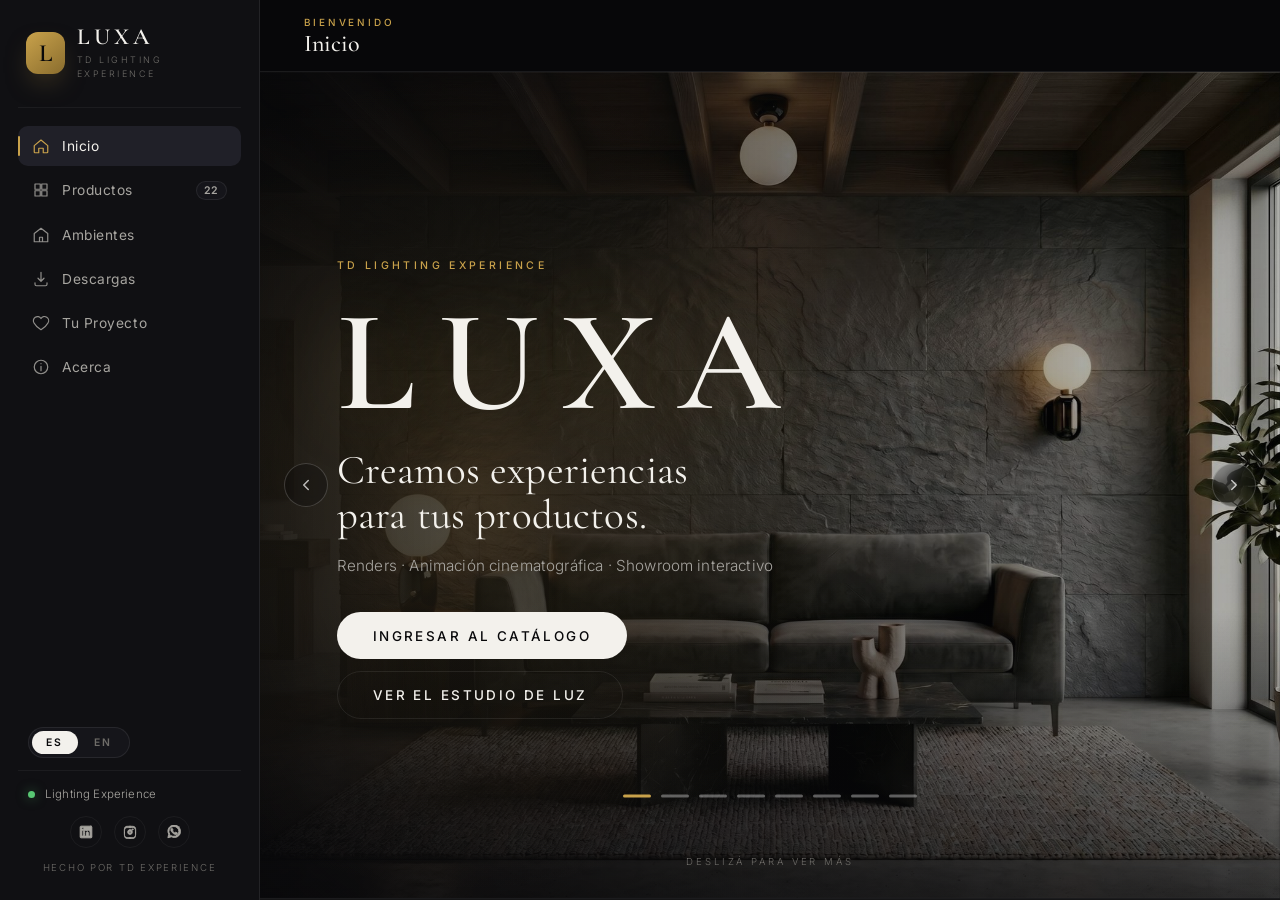
==== commit b298f271: "Home: video "LUXA video 01" en bucle debajo del hero Sección nueva en el panel-home, entre el hero y" ====
--- a/index.html
+++ b/index.html
@@ -15,7 +15,7 @@
        ====================================================================== -->
   <title>LUXA · Lighting Experience</title>
   <meta name="description" content="LUXA — experiencia interactiva de iluminación por TD Lighting Experience." />
-  <link rel="icon" type="image/svg+xml" href="assets/favicon.svg?v=36" />
+  <link rel="icon" type="image/svg+xml" href="assets/favicon.svg?v=37" />
 
   <meta property="og:type" content="website" />
   <meta property="og:url" content="https://luxa.tdrender.com/" />
@@ -34,7 +34,7 @@
 
   <!-- Ficha de instalación: nombre, ícono y colores con los que el showroom se
        guarda en el celular. Se genera con tools/aplicar-marca.ps1. -->
-  <link rel="manifest" href="manifest.webmanifest?v=36" />
+  <link rel="manifest" href="manifest.webmanifest?v=37" />
   <meta name="theme-color" content="#08080A" />
   <meta name="mobile-web-app-capable" content="yes" />
   <meta name="apple-mobile-web-app-capable" content="yes" />
@@ -43,10 +43,10 @@
 
   <!-- Las tipografías viven en el proyecto (assets/fonts/), no se piden a Google.
        Así la app se ve igual sin internet y carga más rápido. -->
-  <link rel="stylesheet" href="css/fonts.css?v=36" />
+  <link rel="stylesheet" href="css/fonts.css?v=37" />
   <!-- Bump ?v= al pushear cambios grandes de CSS/JS para invalidar el caché de los navegadores de los usuarios.
        Todos los assets versionan a la par para evitar mezclas HTML/CSS/JS de builds distintos. -->
-  <link rel="stylesheet" href="css/styles.css?v=36" />
+  <link rel="stylesheet" href="css/styles.css?v=37" />
 </head>
 <body>
 
@@ -73,6 +73,7 @@
       <button class="nav-item" data-route="products" type="button">
         <svg viewBox="0 0 24 24" aria-hidden="true"><path d="M4 4h7v7H4zM13 4h7v7h-7zM4 13h7v7H4zM13 13h7v7h-7z"/></svg>
         <span data-i18n="nav.products">Productos</span>
+        <span class="nav-badge nav-badge-count" id="productsBadge" hidden>0</span>
       </button>
       <button class="nav-item" data-route="spaces" type="button">
         <svg viewBox="0 0 24 24" aria-hidden="true"><path d="M3 10 12 3l9 7v11H3zM10 21v-6h4v6"/></svg>
@@ -114,7 +115,7 @@
           <svg viewBox="0 0 24 24" aria-hidden="true"><path d="M20.5 3.5A10.4 10.4 0 0 0 12 .2C6.3.2 1.6 4.9 1.6 10.6c0 1.8.5 3.6 1.4 5.1L1.5 21.8l6.3-1.6c1.5.8 3.2 1.2 4.9 1.2h.1c5.7 0 10.4-4.6 10.4-10.4 0-2.7-1.1-5.4-3-7.3l.3-.2zM12 19.5h-.1c-1.6 0-3.1-.4-4.4-1.2l-.3-.2-3.3.9.9-3.2-.2-.3a8.3 8.3 0 0 1-1.3-4.5c0-4.7 3.8-8.5 8.5-8.5 2.3 0 4.4.9 6 2.5 1.6 1.6 2.5 3.7 2.5 6 .1 4.7-3.7 8.5-8.3 8.5zm4.8-6.4c-.3-.1-1.5-.7-1.8-.8-.3-.1-.4-.1-.6.1-.2.3-.7.8-.8.9-.1.2-.3.2-.5.1-.3-.1-1.1-.4-2.1-1.3-.8-.7-1.3-1.6-1.5-1.8-.1-.3 0-.4.1-.5.1-.1.3-.3.4-.5.1-.2.2-.3.3-.5.1-.2 0-.3 0-.5-.1-.1-.6-1.5-.9-2-.2-.5-.5-.5-.6-.5h-.5c-.2 0-.4.1-.7.3-.3.3-1 .9-1 2.3 0 1.4 1 2.7 1.1 2.9.1.2 2 3.1 4.8 4.3.7.3 1.2.5 1.6.6.7.2 1.3.2 1.8.1.5-.1 1.5-.6 1.7-1.2.2-.6.2-1.1.2-1.2-.1-.1-.2-.2-.4-.3z"/></svg>
         </a>
       </div>
-      <p class="sidebar-foot-sub" id="sidebarFootCopy">© 2026 LUXA</p>
+      <p class="sidebar-foot-sub" id="sidebarFootCopy" data-i18n="sidebar.madeBy">Hecho por TD Experience</p>
     </div>
   </aside>
 
@@ -163,8 +164,8 @@
           <div class="home-hero-text">
             <p class="eyebrow" id="heroEyebrow">TD Lighting Experience</p>
             <h2 class="home-hero-title"><span class="serif-xl" id="heroBrand">LUXA</span></h2>
-            <p class="home-hero-tag" data-i18n-html="home.tag">Experiencias de iluminación<br/>para espacios modernos</p>
-            <p class="home-hero-sub" data-i18n="home.sub">Explorá productos, ambientes y recursos técnicos en un catálogo interactivo.</p>
+            <p class="home-hero-tag" data-i18n-html="home.tag">Creamos experiencias<br/>para tus productos.</p>
+            <p class="home-hero-sub" data-i18n="home.sub">Renders · Animación cinematográfica · Showroom interactivo</p>
             <div class="home-hero-ctas">
               <button class="btn btn-primary home-hero-cta" data-route="products" data-i18n="home.cta">Ingresar al catálogo</button>
               <button class="btn btn-ghost home-hero-cta home-hero-cta-light" id="homeHeroLightCta" type="button" hidden data-i18n="homeLight.cta">Ver el estudio de luz</button>
@@ -172,6 +173,19 @@
           </div>
           <div class="home-hero-scroll"><span data-i18n="home.scroll">Deslizá para ver más</span></div>
         </div>
+
+        <!-- Video debajo del banner principal. Reproduce en bucle sin
+             controles ni sonido. Damián irá sumando videos con el tiempo:
+             cuando llegue el segundo, transformamos este bloque en un
+             pequeño carrusel; por ahora un solo video simple. -->
+        <section class="home-video" id="homeVideo">
+          <video
+            class="home-video-player"
+            src="assets/Videos/LUXA%20video%2001.mp4"
+            autoplay muted loop playsinline
+            preload="metadata"
+            aria-hidden="true"></video>
+        </section>
 
         <!-- Estudio de luz: la escena con mapa de luz como protagonista (foto ↔ mapa, datos y acceso directo) -->
         <section class="home-light" id="homeLight" hidden></section>
@@ -382,15 +396,15 @@
 </div>
 
 <!-- brand.config.js va PRIMERO: el resto de la app lee la marca de ahí. -->
-<script src="js/brand.config.js?v=36"></script>
-<script src="js/catalog.data.js?v=36"></script>
+<script src="js/brand.config.js?v=37"></script>
+<script src="js/catalog.data.js?v=37"></script>
 <!-- Lector de archivos IES: curva y datos de la sección "Fotometría" de la ficha. -->
-<script src="js/ies.js?v=36"></script>
-<script src="js/app.js?v=36"></script>
-<script src="js/compare.js?v=36"></script>
+<script src="js/ies.js?v=37"></script>
+<script src="js/app.js?v=37"></script>
+<script src="js/compare.js?v=37"></script>
 <!-- Instalación en el dispositivo y modo sin internet. Va último: si algo de
      esto falla, la app funciona igual, solo que sin la copia guardada. -->
-<script src="js/pwa.js?v=36"></script>
+<script src="js/pwa.js?v=37"></script>
 <!-- Analitica de Vercel: cuenta visitas y pantallas, sin cookies y sin
      identificar a nadie. La sirve el mismo Vercel desde /_vercel/. -->
 <script defer src="/_vercel/insights/script.js"></script>
--- a/css/styles.css
+++ b/css/styles.css
@@ -236,6 +236,15 @@
   letter-spacing: 0.05em;
 }
 
+/* Cantidad de productos: dato, no aviso. Va apagado para no competir con el
+   dorado de "Tu Proyecto", que sí pide atención. */
+.nav-badge-count {
+  background: var(--graphite-2);
+  color: var(--ink-dim);
+  border: 1px solid var(--line);
+}
+.nav-badge[hidden] { display: none; }
+
 /* Language toggle ES / EN — segmented pill in sidebar */
 .lang-toggle {
   display: inline-flex;
@@ -714,6 +723,25 @@
    (Colgantes, De pie, De techo). 3 cards de igual peso, close-up del producto
    más curado de cada categoría como portada.
    ========================================================================== */
+/* Video debajo del hero. Un solo archivo por ahora (LUXA video 01.mp4),
+   preparado para sumar más videos en el futuro. Autoplay + muted + loop +
+   playsinline; sin controles ni overlay. */
+.home-video {
+  padding: 40px var(--gutter);
+  border-top: 1px solid var(--line-soft);
+}
+.home-video-player {
+  display: block;
+  width: 100%;
+  aspect-ratio: 16 / 9;
+  border-radius: var(--radius);
+  background: #000;
+  object-fit: cover;
+}
+@media (max-width: 700px) {
+  .home-video { padding: 24px var(--gutter); }
+}
+
 .home-types {
   padding: 70px var(--gutter) 28px;
   display: flex;
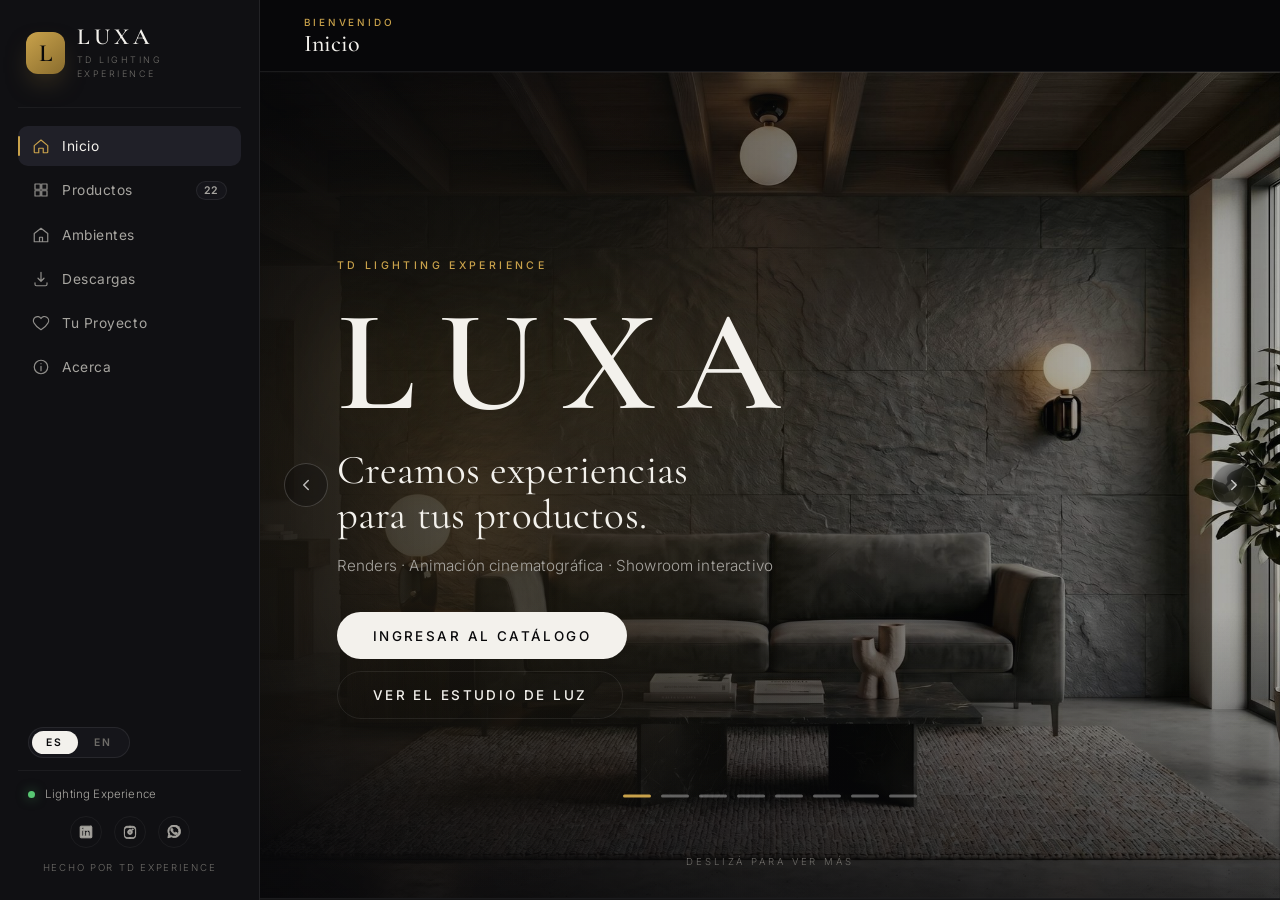
==== commit 808d3fa1: "Home videos: playlist secuencial en bucle + lista offline Damián va a ir sumando más videos con el t" ====
--- a/index.html
+++ b/index.html
@@ -15,7 +15,7 @@
        ====================================================================== -->
   <title>LUXA · Lighting Experience</title>
   <meta name="description" content="LUXA — experiencia interactiva de iluminación por TD Lighting Experience." />
-  <link rel="icon" type="image/svg+xml" href="assets/favicon.svg?v=37" />
+  <link rel="icon" type="image/svg+xml" href="assets/favicon.svg?v=38" />
 
   <meta property="og:type" content="website" />
   <meta property="og:url" content="https://luxa.tdrender.com/" />
@@ -34,7 +34,7 @@
 
   <!-- Ficha de instalación: nombre, ícono y colores con los que el showroom se
        guarda en el celular. Se genera con tools/aplicar-marca.ps1. -->
-  <link rel="manifest" href="manifest.webmanifest?v=37" />
+  <link rel="manifest" href="manifest.webmanifest?v=38" />
   <meta name="theme-color" content="#08080A" />
   <meta name="mobile-web-app-capable" content="yes" />
   <meta name="apple-mobile-web-app-capable" content="yes" />
@@ -43,10 +43,10 @@
 
   <!-- Las tipografías viven en el proyecto (assets/fonts/), no se piden a Google.
        Así la app se ve igual sin internet y carga más rápido. -->
-  <link rel="stylesheet" href="css/fonts.css?v=37" />
+  <link rel="stylesheet" href="css/fonts.css?v=38" />
   <!-- Bump ?v= al pushear cambios grandes de CSS/JS para invalidar el caché de los navegadores de los usuarios.
        Todos los assets versionan a la par para evitar mezclas HTML/CSS/JS de builds distintos. -->
-  <link rel="stylesheet" href="css/styles.css?v=37" />
+  <link rel="stylesheet" href="css/styles.css?v=38" />
 </head>
 <body>
 
@@ -174,15 +174,17 @@
           <div class="home-hero-scroll"><span data-i18n="home.scroll">Deslizá para ver más</span></div>
         </div>
 
-        <!-- Video debajo del banner principal. Reproduce en bucle sin
-             controles ni sonido. Damián irá sumando videos con el tiempo:
-             cuando llegue el segundo, transformamos este bloque en un
-             pequeño carrusel; por ahora un solo video simple. -->
-        <section class="home-video" id="homeVideo">
+        <!-- Video(s) debajo del banner principal. Reproduce en bucle sin
+             controles ni sonido. La lista de videos vive en
+             brand.config.js → BRAND.homeVideos. Cuando termina uno arranca
+             el siguiente, y al terminar el último vuelve al primero. Con un
+             solo video, actúa igual que un loop simple. La sección se
+             oculta sola si la lista está vacía. -->
+        <section class="home-video" id="homeVideo" hidden>
           <video
             class="home-video-player"
-            src="assets/Videos/LUXA%20video%2001.mp4"
-            autoplay muted loop playsinline
+            id="homeVideoPlayer"
+            autoplay muted playsinline
             preload="metadata"
             aria-hidden="true"></video>
         </section>
@@ -396,15 +398,15 @@
 </div>
 
 <!-- brand.config.js va PRIMERO: el resto de la app lee la marca de ahí. -->
-<script src="js/brand.config.js?v=37"></script>
-<script src="js/catalog.data.js?v=37"></script>
+<script src="js/brand.config.js?v=38"></script>
+<script src="js/catalog.data.js?v=38"></script>
 <!-- Lector de archivos IES: curva y datos de la sección "Fotometría" de la ficha. -->
-<script src="js/ies.js?v=37"></script>
-<script src="js/app.js?v=37"></script>
-<script src="js/compare.js?v=37"></script>
+<script src="js/ies.js?v=38"></script>
+<script src="js/app.js?v=38"></script>
+<script src="js/compare.js?v=38"></script>
 <!-- Instalación en el dispositivo y modo sin internet. Va último: si algo de
      esto falla, la app funciona igual, solo que sin la copia guardada. -->
-<script src="js/pwa.js?v=37"></script>
+<script src="js/pwa.js?v=38"></script>
 <!-- Analitica de Vercel: cuenta visitas y pantallas, sin cookies y sin
      identificar a nadie. La sirve el mismo Vercel desde /_vercel/. -->
 <script defer src="/_vercel/insights/script.js"></script>
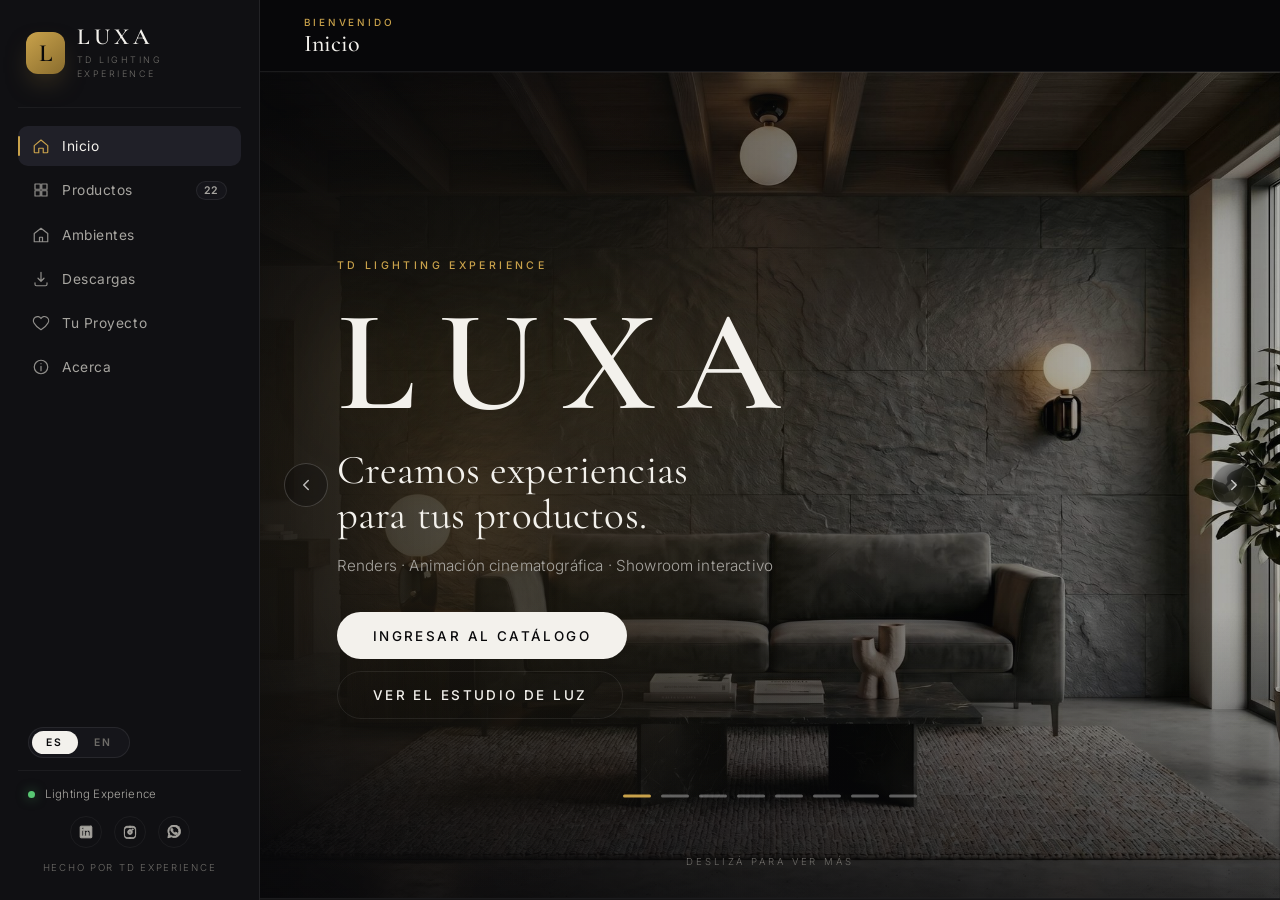
==== commit 8b489f1a: "Videos del home sin parpadeo negro + tarjeta de compartir con el slogan nuevo - Con varios videos, d" ====
--- a/index.html
+++ b/index.html
@@ -15,12 +15,12 @@
        ====================================================================== -->
   <title>LUXA · Lighting Experience</title>
   <meta name="description" content="LUXA — experiencia interactiva de iluminación por TD Lighting Experience." />
-  <link rel="icon" type="image/svg+xml" href="assets/favicon.svg?v=38" />
+  <link rel="icon" type="image/svg+xml" href="assets/favicon.svg?v=39" />
 
   <meta property="og:type" content="website" />
   <meta property="og:url" content="https://luxa.tdrender.com/" />
   <meta property="og:title" content="LUXA · TD Lighting Experience" />
-  <meta property="og:description" content="Experiencias de iluminación para espacios modernos — cada luminaria explorada en sus propios términos." />
+  <meta property="og:description" content="Creamos experiencias para tus productos: renders, animación cinematográfica y showroom interactivo. Demo de iluminación." />
   <meta property="og:image" content="https://luxa.tdrender.com/assets/og-preview.jpg" />
   <meta property="og:image:width" content="1200" />
   <meta property="og:image:height" content="630" />
@@ -28,13 +28,13 @@
   <meta property="og:image:alt" content="LUXA — Living 01 con luminarias Aballs" />
   <meta name="twitter:card" content="summary_large_image" />
   <meta name="twitter:title" content="LUXA · TD Lighting Experience" />
-  <meta name="twitter:description" content="Experiencias de iluminación para espacios modernos — cada luminaria explorada en sus propios términos." />
+  <meta name="twitter:description" content="Creamos experiencias para tus productos: renders, animación cinematográfica y showroom interactivo. Demo de iluminación." />
   <meta name="twitter:image" content="https://luxa.tdrender.com/assets/og-preview.jpg" />
   <!-- ▲▲▲ FIN DE LA PERSONALIZACIÓN A MANO ▲▲▲ ---------------------------- -->
 
   <!-- Ficha de instalación: nombre, ícono y colores con los que el showroom se
        guarda en el celular. Se genera con tools/aplicar-marca.ps1. -->
-  <link rel="manifest" href="manifest.webmanifest?v=38" />
+  <link rel="manifest" href="manifest.webmanifest?v=39" />
   <meta name="theme-color" content="#08080A" />
   <meta name="mobile-web-app-capable" content="yes" />
   <meta name="apple-mobile-web-app-capable" content="yes" />
@@ -43,10 +43,10 @@
 
   <!-- Las tipografías viven en el proyecto (assets/fonts/), no se piden a Google.
        Así la app se ve igual sin internet y carga más rápido. -->
-  <link rel="stylesheet" href="css/fonts.css?v=38" />
+  <link rel="stylesheet" href="css/fonts.css?v=39" />
   <!-- Bump ?v= al pushear cambios grandes de CSS/JS para invalidar el caché de los navegadores de los usuarios.
        Todos los assets versionan a la par para evitar mezclas HTML/CSS/JS de builds distintos. -->
-  <link rel="stylesheet" href="css/styles.css?v=38" />
+  <link rel="stylesheet" href="css/styles.css?v=39" />
 </head>
 <body>
 
@@ -398,15 +398,15 @@
 </div>
 
 <!-- brand.config.js va PRIMERO: el resto de la app lee la marca de ahí. -->
-<script src="js/brand.config.js?v=38"></script>
-<script src="js/catalog.data.js?v=38"></script>
+<script src="js/brand.config.js?v=39"></script>
+<script src="js/catalog.data.js?v=39"></script>
 <!-- Lector de archivos IES: curva y datos de la sección "Fotometría" de la ficha. -->
-<script src="js/ies.js?v=38"></script>
-<script src="js/app.js?v=38"></script>
-<script src="js/compare.js?v=38"></script>
+<script src="js/ies.js?v=39"></script>
+<script src="js/app.js?v=39"></script>
+<script src="js/compare.js?v=39"></script>
 <!-- Instalación en el dispositivo y modo sin internet. Va último: si algo de
      esto falla, la app funciona igual, solo que sin la copia guardada. -->
-<script src="js/pwa.js?v=38"></script>
+<script src="js/pwa.js?v=39"></script>
 <!-- Analitica de Vercel: cuenta visitas y pantallas, sin cookies y sin
      identificar a nadie. La sirve el mismo Vercel desde /_vercel/. -->
 <script defer src="/_vercel/insights/script.js"></script>
--- a/css/styles.css
+++ b/css/styles.css
@@ -738,6 +738,16 @@
   background: #000;
   object-fit: cover;
 }
+/* Cadena de varios videos: los dos reproductores van en la misma celda, uno
+   encima del otro, y se cruzan con un fundido (ver chainVideos en app.js). */
+.home-video.is-chain { display: grid; }
+.home-video.is-chain[hidden] { display: none; }
+.home-video.is-chain > .home-video-player {
+  grid-area: 1 / 1;
+  opacity: 0;
+  transition: opacity .35s ease;
+}
+.home-video.is-chain > .home-video-player.on { opacity: 1; z-index: 1; }
 @media (max-width: 700px) {
   .home-video { padding: 24px var(--gutter); }
 }
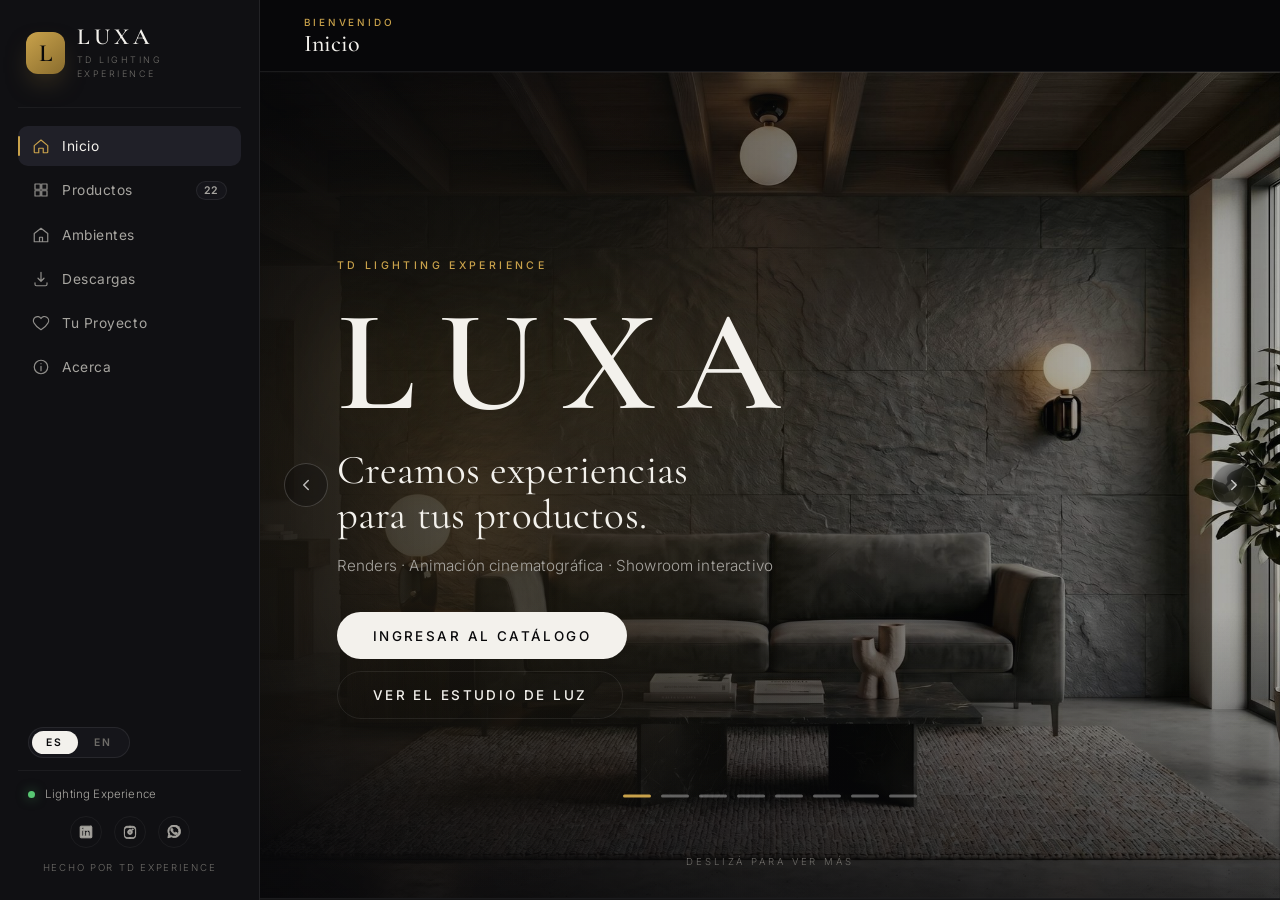
==== commit dfb38561: "Home: titulo 'Animacion cinematografica' sobre el video (ES/EN). Bump ?v=40 Co-Authored-By: Claude O" ====
--- a/index.html
+++ b/index.html
@@ -15,7 +15,7 @@
        ====================================================================== -->
   <title>LUXA · Lighting Experience</title>
   <meta name="description" content="LUXA — experiencia interactiva de iluminación por TD Lighting Experience." />
-  <link rel="icon" type="image/svg+xml" href="assets/favicon.svg?v=39" />
+  <link rel="icon" type="image/svg+xml" href="assets/favicon.svg?v=40" />
 
   <meta property="og:type" content="website" />
   <meta property="og:url" content="https://luxa.tdrender.com/" />
@@ -34,7 +34,7 @@
 
   <!-- Ficha de instalación: nombre, ícono y colores con los que el showroom se
        guarda en el celular. Se genera con tools/aplicar-marca.ps1. -->
-  <link rel="manifest" href="manifest.webmanifest?v=39" />
+  <link rel="manifest" href="manifest.webmanifest?v=40" />
   <meta name="theme-color" content="#08080A" />
   <meta name="mobile-web-app-capable" content="yes" />
   <meta name="apple-mobile-web-app-capable" content="yes" />
@@ -43,10 +43,10 @@
 
   <!-- Las tipografías viven en el proyecto (assets/fonts/), no se piden a Google.
        Así la app se ve igual sin internet y carga más rápido. -->
-  <link rel="stylesheet" href="css/fonts.css?v=39" />
+  <link rel="stylesheet" href="css/fonts.css?v=40" />
   <!-- Bump ?v= al pushear cambios grandes de CSS/JS para invalidar el caché de los navegadores de los usuarios.
        Todos los assets versionan a la par para evitar mezclas HTML/CSS/JS de builds distintos. -->
-  <link rel="stylesheet" href="css/styles.css?v=39" />
+  <link rel="stylesheet" href="css/styles.css?v=40" />
 </head>
 <body>
 
@@ -181,12 +181,19 @@
              solo video, actúa igual que un loop simple. La sección se
              oculta sola si la lista está vacía. -->
         <section class="home-video" id="homeVideo" hidden>
-          <video
-            class="home-video-player"
-            id="homeVideoPlayer"
-            autoplay muted playsinline
-            preload="metadata"
-            aria-hidden="true"></video>
+          <!-- El título une el video con la promesa del slogan de arriba:
+               es la muestra del servicio, no decoración. -->
+          <header class="home-video-head">
+            <h2 class="home-types-title" data-i18n="homeVideo.title">Animación cinematográfica</h2>
+          </header>
+          <div class="home-video-frame">
+            <video
+              class="home-video-player"
+              id="homeVideoPlayer"
+              autoplay muted playsinline
+              preload="metadata"
+              aria-hidden="true"></video>
+          </div>
         </section>
 
         <!-- Estudio de luz: la escena con mapa de luz como protagonista (foto ↔ mapa, datos y acceso directo) -->
@@ -398,15 +405,15 @@
 </div>
 
 <!-- brand.config.js va PRIMERO: el resto de la app lee la marca de ahí. -->
-<script src="js/brand.config.js?v=39"></script>
-<script src="js/catalog.data.js?v=39"></script>
+<script src="js/brand.config.js?v=40"></script>
+<script src="js/catalog.data.js?v=40"></script>
 <!-- Lector de archivos IES: curva y datos de la sección "Fotometría" de la ficha. -->
-<script src="js/ies.js?v=39"></script>
-<script src="js/app.js?v=39"></script>
-<script src="js/compare.js?v=39"></script>
+<script src="js/ies.js?v=40"></script>
+<script src="js/app.js?v=40"></script>
+<script src="js/compare.js?v=40"></script>
 <!-- Instalación en el dispositivo y modo sin internet. Va último: si algo de
      esto falla, la app funciona igual, solo que sin la copia guardada. -->
-<script src="js/pwa.js?v=39"></script>
+<script src="js/pwa.js?v=40"></script>
 <!-- Analitica de Vercel: cuenta visitas y pantallas, sin cookies y sin
      identificar a nadie. La sirve el mismo Vercel desde /_vercel/. -->
 <script defer src="/_vercel/insights/script.js"></script>
--- a/css/styles.css
+++ b/css/styles.css
@@ -740,14 +740,14 @@
 }
 /* Cadena de varios videos: los dos reproductores van en la misma celda, uno
    encima del otro, y se cruzan con un fundido (ver chainVideos en app.js). */
-.home-video.is-chain { display: grid; }
-.home-video.is-chain[hidden] { display: none; }
-.home-video.is-chain > .home-video-player {
+.home-video-head { margin-bottom: 30px; }
+.home-video-frame.is-chain { display: grid; }
+.home-video-frame.is-chain > .home-video-player {
   grid-area: 1 / 1;
   opacity: 0;
   transition: opacity .35s ease;
 }
-.home-video.is-chain > .home-video-player.on { opacity: 1; z-index: 1; }
+.home-video-frame.is-chain > .home-video-player.on { opacity: 1; z-index: 1; }
 @media (max-width: 700px) {
   .home-video { padding: 24px var(--gutter); }
 }
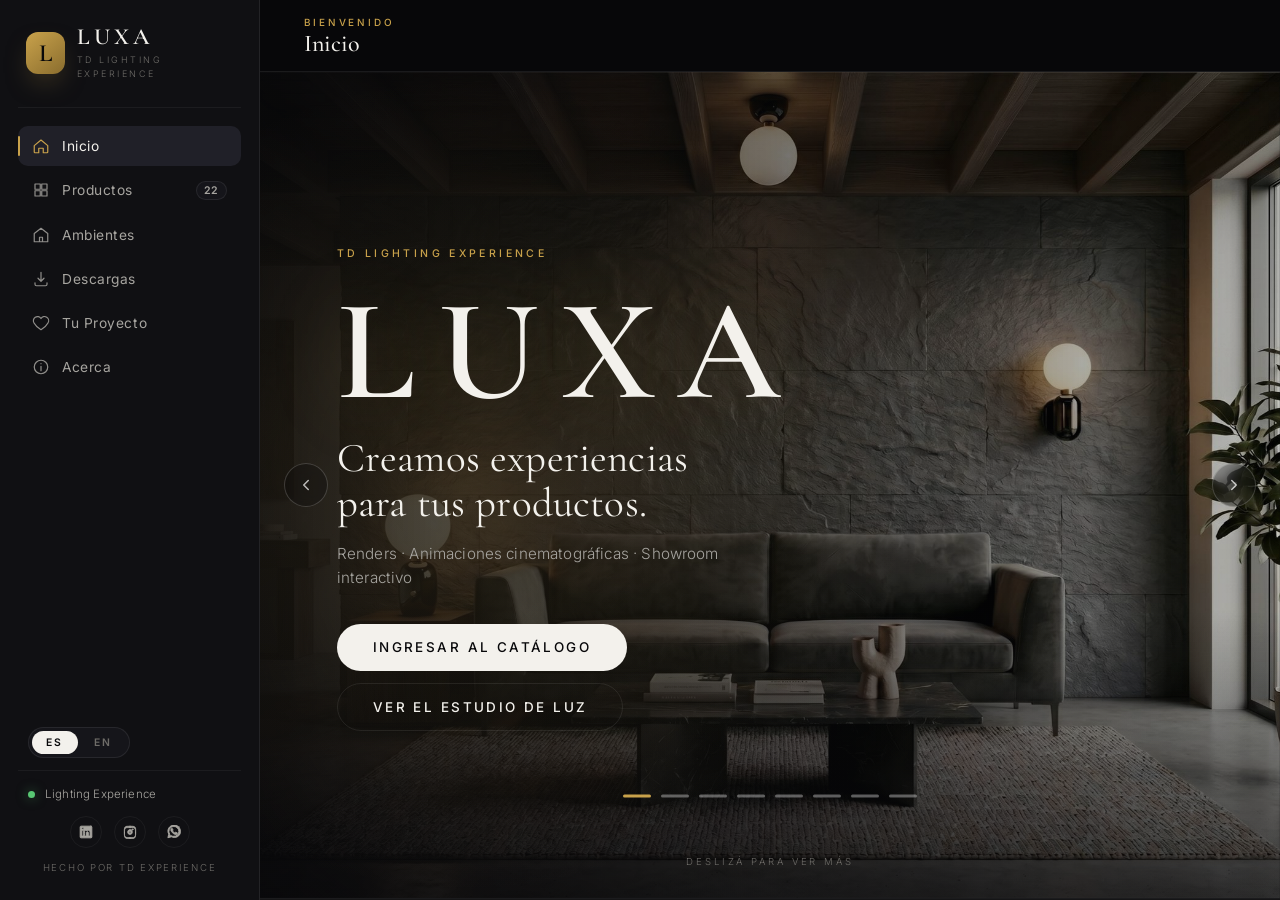
==== commit 6a3a0221: "Animaciones en plural (portada, titulo del video, tarjeta de compartir) + bajada 'Tus productos, en " ====
--- a/index.html
+++ b/index.html
@@ -15,12 +15,12 @@
        ====================================================================== -->
   <title>LUXA · Lighting Experience</title>
   <meta name="description" content="LUXA — experiencia interactiva de iluminación por TD Lighting Experience." />
-  <link rel="icon" type="image/svg+xml" href="assets/favicon.svg?v=40" />
+  <link rel="icon" type="image/svg+xml" href="assets/favicon.svg?v=41" />
 
   <meta property="og:type" content="website" />
   <meta property="og:url" content="https://luxa.tdrender.com/" />
   <meta property="og:title" content="LUXA · TD Lighting Experience" />
-  <meta property="og:description" content="Creamos experiencias para tus productos: renders, animación cinematográfica y showroom interactivo. Demo de iluminación." />
+  <meta property="og:description" content="Creamos experiencias para tus productos: renders, animaciones cinematográficas y showroom interactivo. Demo de iluminación." />
   <meta property="og:image" content="https://luxa.tdrender.com/assets/og-preview.jpg" />
   <meta property="og:image:width" content="1200" />
   <meta property="og:image:height" content="630" />
@@ -28,13 +28,13 @@
   <meta property="og:image:alt" content="LUXA — Living 01 con luminarias Aballs" />
   <meta name="twitter:card" content="summary_large_image" />
   <meta name="twitter:title" content="LUXA · TD Lighting Experience" />
-  <meta name="twitter:description" content="Creamos experiencias para tus productos: renders, animación cinematográfica y showroom interactivo. Demo de iluminación." />
+  <meta name="twitter:description" content="Creamos experiencias para tus productos: renders, animaciones cinematográficas y showroom interactivo. Demo de iluminación." />
   <meta name="twitter:image" content="https://luxa.tdrender.com/assets/og-preview.jpg" />
   <!-- ▲▲▲ FIN DE LA PERSONALIZACIÓN A MANO ▲▲▲ ---------------------------- -->
 
   <!-- Ficha de instalación: nombre, ícono y colores con los que el showroom se
        guarda en el celular. Se genera con tools/aplicar-marca.ps1. -->
-  <link rel="manifest" href="manifest.webmanifest?v=40" />
+  <link rel="manifest" href="manifest.webmanifest?v=41" />
   <meta name="theme-color" content="#08080A" />
   <meta name="mobile-web-app-capable" content="yes" />
   <meta name="apple-mobile-web-app-capable" content="yes" />
@@ -43,10 +43,10 @@
 
   <!-- Las tipografías viven en el proyecto (assets/fonts/), no se piden a Google.
        Así la app se ve igual sin internet y carga más rápido. -->
-  <link rel="stylesheet" href="css/fonts.css?v=40" />
+  <link rel="stylesheet" href="css/fonts.css?v=41" />
   <!-- Bump ?v= al pushear cambios grandes de CSS/JS para invalidar el caché de los navegadores de los usuarios.
        Todos los assets versionan a la par para evitar mezclas HTML/CSS/JS de builds distintos. -->
-  <link rel="stylesheet" href="css/styles.css?v=40" />
+  <link rel="stylesheet" href="css/styles.css?v=41" />
 </head>
 <body>
 
@@ -165,7 +165,7 @@
             <p class="eyebrow" id="heroEyebrow">TD Lighting Experience</p>
             <h2 class="home-hero-title"><span class="serif-xl" id="heroBrand">LUXA</span></h2>
             <p class="home-hero-tag" data-i18n-html="home.tag">Creamos experiencias<br/>para tus productos.</p>
-            <p class="home-hero-sub" data-i18n="home.sub">Renders · Animación cinematográfica · Showroom interactivo</p>
+            <p class="home-hero-sub" data-i18n="home.sub">Renders · Animaciones cinematográficas · Showroom interactivo</p>
             <div class="home-hero-ctas">
               <button class="btn btn-primary home-hero-cta" data-route="products" data-i18n="home.cta">Ingresar al catálogo</button>
               <button class="btn btn-ghost home-hero-cta home-hero-cta-light" id="homeHeroLightCta" type="button" hidden data-i18n="homeLight.cta">Ver el estudio de luz</button>
@@ -184,7 +184,8 @@
           <!-- El título une el video con la promesa del slogan de arriba:
                es la muestra del servicio, no decoración. -->
           <header class="home-video-head">
-            <h2 class="home-types-title" data-i18n="homeVideo.title">Animación cinematográfica</h2>
+            <h2 class="home-types-title" data-i18n="homeVideo.title">Animaciones cinematográficas</h2>
+            <p class="home-video-sub" data-i18n="homeVideo.sub">Tus productos, en movimiento</p>
           </header>
           <div class="home-video-frame">
             <video
@@ -405,15 +406,15 @@
 </div>
 
 <!-- brand.config.js va PRIMERO: el resto de la app lee la marca de ahí. -->
-<script src="js/brand.config.js?v=40"></script>
-<script src="js/catalog.data.js?v=40"></script>
+<script src="js/brand.config.js?v=41"></script>
+<script src="js/catalog.data.js?v=41"></script>
 <!-- Lector de archivos IES: curva y datos de la sección "Fotometría" de la ficha. -->
-<script src="js/ies.js?v=40"></script>
-<script src="js/app.js?v=40"></script>
-<script src="js/compare.js?v=40"></script>
+<script src="js/ies.js?v=41"></script>
+<script src="js/app.js?v=41"></script>
+<script src="js/compare.js?v=41"></script>
 <!-- Instalación en el dispositivo y modo sin internet. Va último: si algo de
      esto falla, la app funciona igual, solo que sin la copia guardada. -->
-<script src="js/pwa.js?v=40"></script>
+<script src="js/pwa.js?v=41"></script>
 <!-- Analitica de Vercel: cuenta visitas y pantallas, sin cookies y sin
      identificar a nadie. La sirve el mismo Vercel desde /_vercel/. -->
 <script defer src="/_vercel/insights/script.js"></script>
--- a/css/styles.css
+++ b/css/styles.css
@@ -741,6 +741,7 @@
 /* Cadena de varios videos: los dos reproductores van en la misma celda, uno
    encima del otro, y se cruzan con un fundido (ver chainVideos en app.js). */
 .home-video-head { margin-bottom: 30px; }
+.home-video-sub { margin: 10px 0 0; font-size: 0.86rem; letter-spacing: 0.02em; color: var(--ink-dim); }
 .home-video-frame.is-chain { display: grid; }
 .home-video-frame.is-chain > .home-video-player {
   grid-area: 1 / 1;
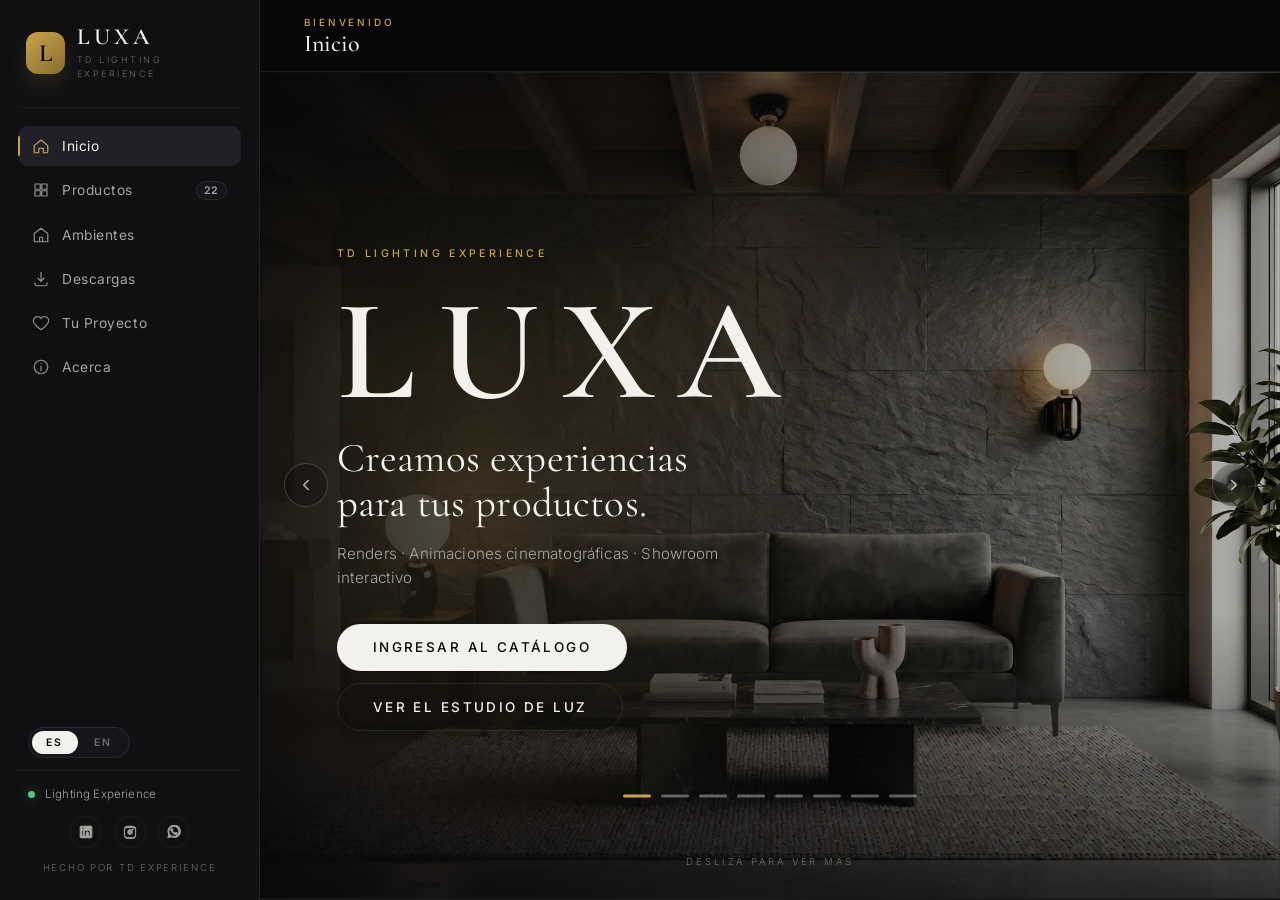
==== commit e0199e03: "Home: sumo LUXA video 02 a la playlist Damián agregó un segundo video (3,4 MB) a assets/Videos/. Lo " ====
--- a/index.html
+++ b/index.html
@@ -15,7 +15,7 @@
        ====================================================================== -->
   <title>LUXA · Lighting Experience</title>
   <meta name="description" content="LUXA — experiencia interactiva de iluminación por TD Lighting Experience." />
-  <link rel="icon" type="image/svg+xml" href="assets/favicon.svg?v=41" />
+  <link rel="icon" type="image/svg+xml" href="assets/favicon.svg?v=42" />
 
   <meta property="og:type" content="website" />
   <meta property="og:url" content="https://luxa.tdrender.com/" />
@@ -34,7 +34,7 @@
 
   <!-- Ficha de instalación: nombre, ícono y colores con los que el showroom se
        guarda en el celular. Se genera con tools/aplicar-marca.ps1. -->
-  <link rel="manifest" href="manifest.webmanifest?v=41" />
+  <link rel="manifest" href="manifest.webmanifest?v=42" />
   <meta name="theme-color" content="#08080A" />
   <meta name="mobile-web-app-capable" content="yes" />
   <meta name="apple-mobile-web-app-capable" content="yes" />
@@ -43,10 +43,10 @@
 
   <!-- Las tipografías viven en el proyecto (assets/fonts/), no se piden a Google.
        Así la app se ve igual sin internet y carga más rápido. -->
-  <link rel="stylesheet" href="css/fonts.css?v=41" />
+  <link rel="stylesheet" href="css/fonts.css?v=42" />
   <!-- Bump ?v= al pushear cambios grandes de CSS/JS para invalidar el caché de los navegadores de los usuarios.
        Todos los assets versionan a la par para evitar mezclas HTML/CSS/JS de builds distintos. -->
-  <link rel="stylesheet" href="css/styles.css?v=41" />
+  <link rel="stylesheet" href="css/styles.css?v=42" />
 </head>
 <body>
 
@@ -406,15 +406,15 @@
 </div>
 
 <!-- brand.config.js va PRIMERO: el resto de la app lee la marca de ahí. -->
-<script src="js/brand.config.js?v=41"></script>
-<script src="js/catalog.data.js?v=41"></script>
+<script src="js/brand.config.js?v=42"></script>
+<script src="js/catalog.data.js?v=42"></script>
 <!-- Lector de archivos IES: curva y datos de la sección "Fotometría" de la ficha. -->
-<script src="js/ies.js?v=41"></script>
-<script src="js/app.js?v=41"></script>
-<script src="js/compare.js?v=41"></script>
+<script src="js/ies.js?v=42"></script>
+<script src="js/app.js?v=42"></script>
+<script src="js/compare.js?v=42"></script>
 <!-- Instalación en el dispositivo y modo sin internet. Va último: si algo de
      esto falla, la app funciona igual, solo que sin la copia guardada. -->
-<script src="js/pwa.js?v=41"></script>
+<script src="js/pwa.js?v=42"></script>
 <!-- Analitica de Vercel: cuenta visitas y pantallas, sin cookies y sin
      identificar a nadie. La sirve el mismo Vercel desde /_vercel/. -->
 <script defer src="/_vercel/insights/script.js"></script>
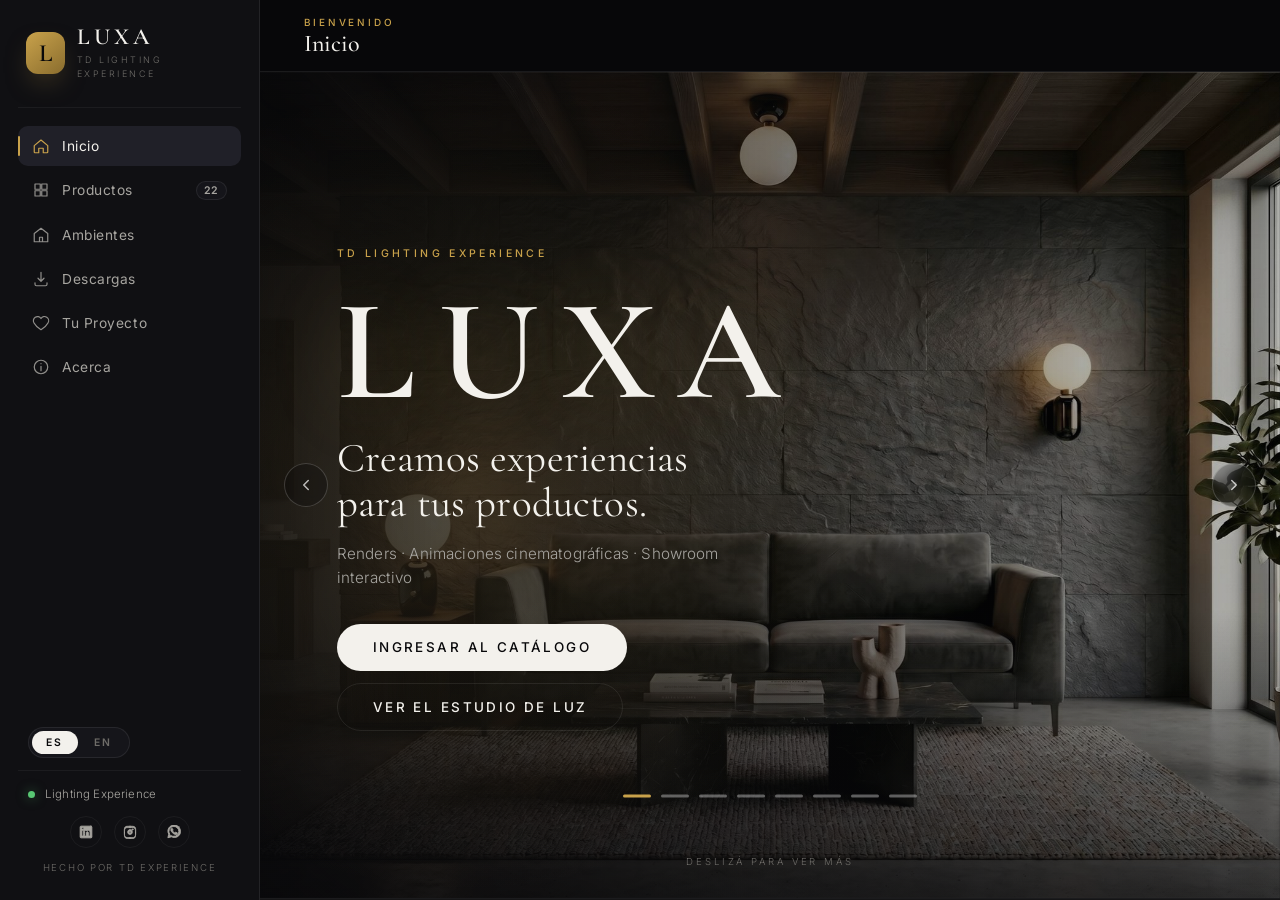
==== commit b83c19ae: "LUXA video 02: reemplazado por versión corregida Damián re-subió el archivo (algo estaba mal en la v" ====
--- a/index.html
+++ b/index.html
@@ -15,7 +15,7 @@
        ====================================================================== -->
   <title>LUXA · Lighting Experience</title>
   <meta name="description" content="LUXA — experiencia interactiva de iluminación por TD Lighting Experience." />
-  <link rel="icon" type="image/svg+xml" href="assets/favicon.svg?v=42" />
+  <link rel="icon" type="image/svg+xml" href="assets/favicon.svg?v=43" />
 
   <meta property="og:type" content="website" />
   <meta property="og:url" content="https://luxa.tdrender.com/" />
@@ -34,7 +34,7 @@
 
   <!-- Ficha de instalación: nombre, ícono y colores con los que el showroom se
        guarda en el celular. Se genera con tools/aplicar-marca.ps1. -->
-  <link rel="manifest" href="manifest.webmanifest?v=42" />
+  <link rel="manifest" href="manifest.webmanifest?v=43" />
   <meta name="theme-color" content="#08080A" />
   <meta name="mobile-web-app-capable" content="yes" />
   <meta name="apple-mobile-web-app-capable" content="yes" />
@@ -43,10 +43,10 @@
 
   <!-- Las tipografías viven en el proyecto (assets/fonts/), no se piden a Google.
        Así la app se ve igual sin internet y carga más rápido. -->
-  <link rel="stylesheet" href="css/fonts.css?v=42" />
+  <link rel="stylesheet" href="css/fonts.css?v=43" />
   <!-- Bump ?v= al pushear cambios grandes de CSS/JS para invalidar el caché de los navegadores de los usuarios.
        Todos los assets versionan a la par para evitar mezclas HTML/CSS/JS de builds distintos. -->
-  <link rel="stylesheet" href="css/styles.css?v=42" />
+  <link rel="stylesheet" href="css/styles.css?v=43" />
 </head>
 <body>
 
@@ -406,15 +406,15 @@
 </div>
 
 <!-- brand.config.js va PRIMERO: el resto de la app lee la marca de ahí. -->
-<script src="js/brand.config.js?v=42"></script>
-<script src="js/catalog.data.js?v=42"></script>
+<script src="js/brand.config.js?v=43"></script>
+<script src="js/catalog.data.js?v=43"></script>
 <!-- Lector de archivos IES: curva y datos de la sección "Fotometría" de la ficha. -->
-<script src="js/ies.js?v=42"></script>
-<script src="js/app.js?v=42"></script>
-<script src="js/compare.js?v=42"></script>
+<script src="js/ies.js?v=43"></script>
+<script src="js/app.js?v=43"></script>
+<script src="js/compare.js?v=43"></script>
 <!-- Instalación en el dispositivo y modo sin internet. Va último: si algo de
      esto falla, la app funciona igual, solo que sin la copia guardada. -->
-<script src="js/pwa.js?v=42"></script>
+<script src="js/pwa.js?v=43"></script>
 <!-- Analitica de Vercel: cuenta visitas y pantallas, sin cookies y sin
      identificar a nadie. La sirve el mismo Vercel desde /_vercel/. -->
 <script defer src="/_vercel/insights/script.js"></script>
